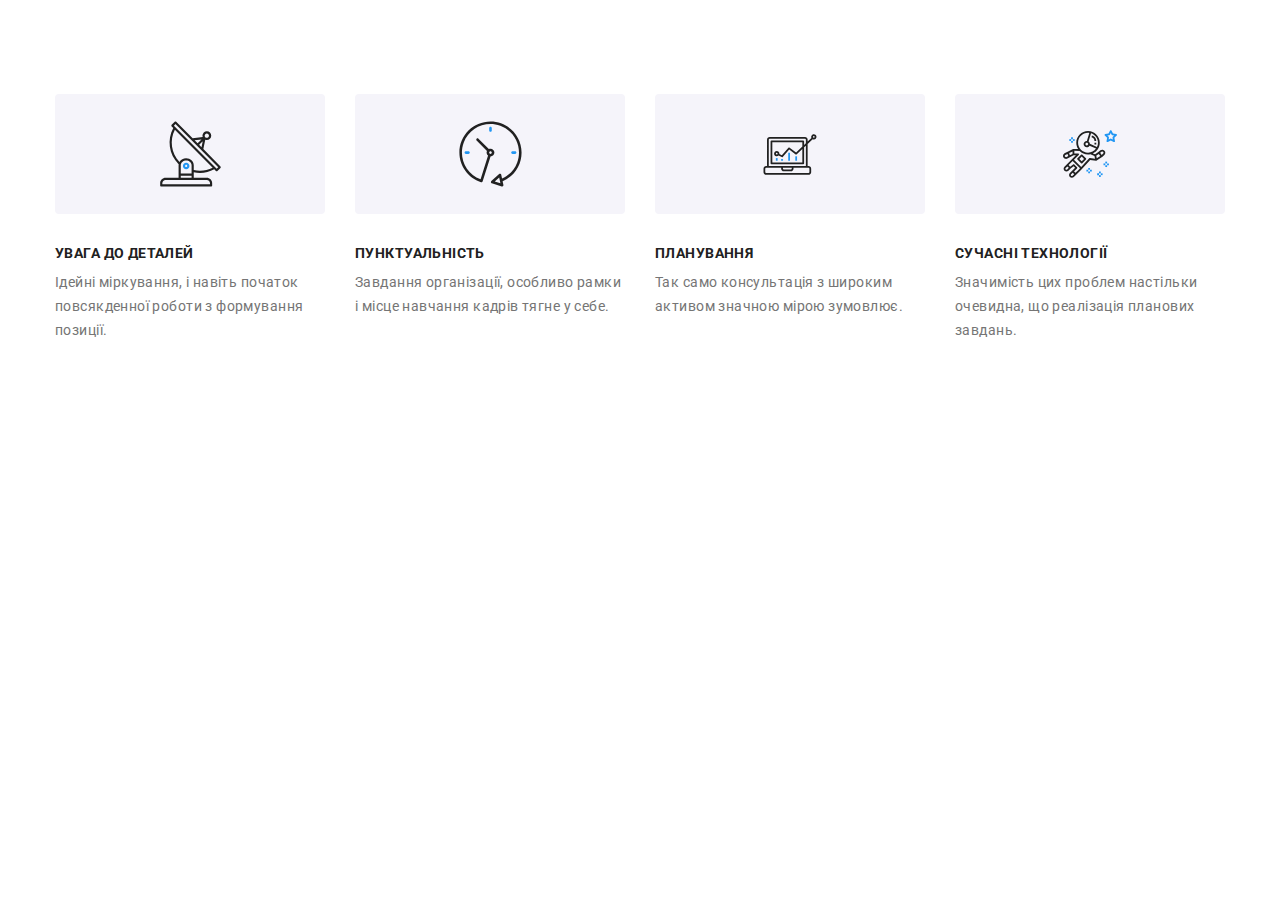
==== index.html @ 50305904 "адаптивна секція переваги" ====
<!DOCTYPE html>
<html lang="uk">
  <head>
    <meta charset="UTF-8" />
    <meta http-equiv="X-UA-Compatible" content="IE=edge" />
    <meta name="viewport" content="width=device-width, initial-scale=1.0" />
    <title>Студія</title>
    <link
      rel="stylesheet"
      href="https://cdnjs.cloudflare.com/ajax/libs/modern-normalize/1.1.0/modern-normalize.min.css"
    />
    <link rel="preconnect" href="https://fonts.googleapis.com" />
    <link rel="preconnect" href="https://fonts.gstatic.com" crossorigin />
    <link
      href="https://fonts.googleapis.com/css2?family=Raleway:wght@700&family=Roboto:wght@400;500;700;900&display=swap"
      rel="stylesheet"
    />
    <link rel="stylesheet" href="./css/main.min.css" />
  </head>

  <body>
    <!-- ХЕДЕР -->
    <!-- <header class="main-header"> -->
    <!-- МОБІЛЬНЕ МЕНЮ -->

    <!-- <div class="mobile-menu is-open" data-menu>
        <div class="container mobile-menu__container">
          <button type="button" class="mobile-menu__close-btn" data-menu-close>
            <svg class="mobile-menu__close-icon" width="40" height="40">
              <use href="./images/icons.svg#icon-close-black"></use>
            </svg>
          </button>

          <div class="mobile-menu__header">
            <nav class="navigation-mobile">
              <ul class="navigation-mobile__list list">
                <li class="navigation-mobile__item">
                  <a
                    class="navigation-mobile__link active link"
                    href="index.html"
                    >Студія</a
                  >
                </li>
                <li class="navigation-mobile__item">
                  <a class="navigation-mobile__link link" href="portfolio.html"
                    >Портфоліо</a
                  >
                </li>
                <li class="navigation-mobile__item">
                  <a class="navigation-mobile__link link" href="">Контакти</a>
                </li>
              </ul>
            </nav>
          </div>

          <div class="mobile-menu__footer">
            <ul class="contact-mobile__list list">
              <li class="contact-mobile__item-tel">
                <a
                  class="contact-mobile__link-tel link"
                  href="tel:+380961111111"
                >
                  +380961111111</a
                >
              </li>
              <li class="contact-mobile__item-mail">
                <a
                  class="contact-mobile__link-mail link"
                  href="mailto:info@devstudio.com"
                >
                  info@devstudio.com</a
                >
              </li>
            </ul>

            <ul class="social-mobile__list list">
              <li class="social-mobile__item">
                <a href="" class="social-mobile__link link">Instagram</a>
              </li>
              <li class="social-mobile__item">
                <a href="" class="social-mobile__link link">Twitter</a>
              </li>
              <li class="social-mobile__item">
                <a href="" class="social-mobile__link link">Facebook</a>
              </li>
              <li class="social-mobile__item">
                <a href="" class="social-mobile__link link">LinkedIn</a>
              </li>
            </ul>
          </div>
        </div>
      </div> -->

    <!-- ХЕДЕР КОНТЕНТ -->
    <!-- <div class="container main-header-content">
        <a class="main-header-logo logo link" href="index.html">
          <span class="accent">Web</span>Studio</a
        >
        <button type="button" class="mobile-burger-menu-btn" data-menu-open>
          <svg class="burger-mobile-icon" width="40" height="40">
            <use href="./images/icons.svg#icon-burger"></use>
          </svg>
        </button>
        <nav class="navigation">
          <ul class="navigation-list list">
            <li class="navigation-list-item">
              <a class="navigation-list-link active link" href="index.html"
                >Студія</a
              >
            </li>
            <li class="navigation-list-item">
              <a class="navigation-list-link link" href="portfolio.html"
                >Портфоліо</a
              >
            </li>
            <li class="navigation-list-item">
              <a class="navigation-list-link link" href="">Контакти</a>
            </li>
          </ul>
        </nav>

        <ul class="contact-list list">
          <li class="contact-list-item">
            <a class="contact-list-link link" href="mailto:info@devstudio.com">
              <svg class="contact-list-icon" width="16" height="12">
                <use href="./images/icons.svg#icon-mail"></use>
              </svg>
              <svg class="contact-list-icon-tablet" width="14" height="10">
                <use href="./images/icons.svg#icon-mail"></use>
              </svg>
              info@devstudio.com</a
            >
          </li>
          <li class="contact-list-item">
            <a class="contact-list-link link" href="tel:+380961111111">
              <svg class="contact-list-icon" width="10" height="16">
                <use href="./images/icons.svg#icon-smartphone"></use>
              </svg>
              <svg class="contact-list-icon-tablet" width="10" height="14">
                <use href="./images/icons.svg#icon-smartphone"></use>
              </svg>
              +380961111111</a
            >
          </li>
        </ul>
      </div>
    </header> -->

    <!-- ГОЛОВНА ЧАСТИНА -->
    <main>
      <!-- СЕКЦІЯ ГЕРОЯ -->
      <!-- <section class="section hero">
        <div class="container">
          <h1 class="hero-title">ЕФЕКТИВНІ РІШЕННЯ ДЛЯ ВАШОГО БІЗНЕСУ</h1>
          <button
            class="button hero-btn primery-btn"
            type="button"
            data-modal-open
          >
            Замовити послугу
          </button>
        </div>
      </section> -->

      <!-- СЕКЦІЯ ПЕРЕВАГ -->
      <section class="section features">
        <div class="container">
          <h2 class="section__title visually-hidden">Наші переваги</h2>
          <ul class="features__list list">
            <li class="features__item">
              <div class="wrapper">
                <svg class="wrapper__icon" width="65" height="70">
                  <use href="./images/icons.svg#icon-antenna"></use>
                </svg>
              </div>
              <h3 class="features__item-title">УВАГА ДО ДЕТАЛЕЙ</h3>
              <p class="features__item-description">
                Ідейні міркування, і навіть початок повсякденної роботи з
                формування позиції.
              </p>
            </li>
            <li class="features__item">
              <div class="wrapper">
                <svg class="wrapper__icon" width="65" height="70">
                  <use href="./images/icons.svg#icon-clock"></use>
                </svg>
              </div>
              <h3 class="features__item-title">ПУНКТУАЛЬНІСТЬ</h3>
              <p class="features__item-description">
                Завдання організації, особливо рамки і місце навчання кадрів
                тягне у себе.
              </p>
            </li>
            <li class="features__item">
              <div class="wrapper">
                <svg class="wrapper__icon" width="70" height="53">
                  <use href="./images/icons.svg#icon-diagram"></use>
                </svg>
              </div>
              <h3 class="features__item-title">ПЛАНУВАННЯ</h3>
              <p class="features__item-description">
                Так само консультація з широким активом значною мірою зумовлює.
              </p>
            </li>
            <li class="features__item">
              <div class="wrapper">
                <svg class="wrapper__icon" width="54" height="60">
                  <use href="./images/icons.svg#icon-astronaut"></use>
                </svg>
              </div>
              <h3 class="features__item-title">СУЧАСНІ ТЕХНОЛОГІЇ</h3>
              <p class="features__item-description">
                Значимість цих проблем настільки очевидна, що реалізація
                планових завдань.
              </p>
            </li>
          </ul>
        </div>
      </section>

      <!-- СЕКЦІЯ ПРИКЛАДУ РОБІТ -->
      <!-- <section class="section work">
        <div class="container">
          <h2 class="section__title">Чим ми займаємося</h2>
          <ul class="work__list list">
            <li class="work__item">
              <img
                srcset="./images/desctops/work@2x-1d.jpg 2x"
                src="./images/desctops/work-1d.jpg"
                alt="Робочий стіл"
                width="370"
              />
              <h3 class="work__item-title">Десктопні додатки</h3>
            </li>
            <li class="work__item">
              <img
                srcset="./images/desctops/work@2x-2d.jpg 2x"
                src="./images/desctops/work-2d.jpg"
                alt="Ноутбук та телефон"
                width="370"
              />
              <h3 class="work__item-title">Мобільні додатки</h3>
            </li>
            <li class="work__item">
              <img
                srcset="./images/desctops/work@2x-3d.jpg 2x"
                src="./images/desctops/work-3d.jpg"
                alt="Планшет"
                width="370"
              />
              <h3 class="work__item-title">Дизайнерські рішення</h3>
            </li>
          </ul>
        </div>
      </section> -->

      <!-- СЕКЦІЯ КОМАНДИ -->

      <!-- <section class="section team">
        <div class="container">
          <h2 class="section__title">Наша команда</h2>
          <ul class="team-list list">
            <li class="team-item">
              <picture>
                <source
                  srcset="
                    ./images/desctops/team-1d.jpg    1x,
                    ./images/desctops/team@2x-1d.jpg 2x
                  "
                  media="(min-width: 1200px)"
                />
                <source
                  srcset="
                    ./images/tablets/team-1t.jpg    1x,
                    ./images/tablets/team@2x-1t.jpg 2x
                  "
                  media="(min-width: 768px)"
                />
                <source
                  srcset="
                    ./images/mobils/team-1m.jpg    1x,
                    ./images/mobils/team@2x-1m.jpg 2x
                  "
                  media="(max-width: 767px)"
                />

                <img
                  class="team-photo"
                  src="./images/desctops/team-1d.jpg"
                  alt="Ігор Дем'яненко"
                />
              </picture>

              <div class="team-description">
                <h3 class="team-head">Ігор Дем'яненко</h3>
                <p class="team-text">Product Designer</p>
                <ul class="list social-icon-list">
                  <li class="social-icon-item">
                    <a class="social-icon-link" href=""
                      ><svg
                        class="team-description-icon"
                        width="20"
                        height="20"
                      >
                        <use
                          href="./images/icons.svg#icon-instagram"
                        ></use></svg
                    ></a>
                  </li>
                  <li class="social-icon-item">
                    <a class="social-icon-link" href=""
                      ><svg
                        class="team-description-icon"
                        width="20"
                        height="20"
                      >
                        <use href="./images/icons.svg#icon-twitter"></use></svg
                    ></a>
                  </li>
                  <li class="social-icon-item">
                    <a class="social-icon-link" href=""
                      ><svg
                        class="team-description-icon"
                        width="20"
                        height="20"
                      >
                        <use href="./images/icons.svg#icon-facebook"></use></svg
                    ></a>
                  </li>
                  <li class="social-icon-item">
                    <a class="social-icon-link" href=""
                      ><svg
                        class="team-description-icon"
                        width="20"
                        height="20"
                      >
                        <use href="./images/icons.svg#icon-linkedin"></use></svg
                    ></a>
                  </li>
                </ul>
              </div>
            </li>

            <li class="team-item">
              <picture>
                <source
                  srcset="
                    ./images/desctops/team-2d.jpg    1x,
                    ./images/desctops/team@2x-2d.jpg 2x
                  "
                  media="(min-width: 1200px)"
                />
                <source
                  srcset="
                    ./images/tablets/team-2t.jpg    1x,
                    ./images/tablets/team@2x-2t.jpg 2x
                  "
                  media="(min-width: 768px)"
                />
                <source
                  srcset="
                    ./images/mobils/team-2m.jpg    1x,
                    ./images/mobils/team@2x-2m.jpg 2x
                  "
                  media="(max-width: 767px)"
                />

                <img
                  class="team-photo"
                  src="./images/desctops/team-2d.jpg"
                  alt="Ольга Рєпіна"
                />
              </picture>

              <div class="team-description">
                <h3 class="team-head">Ольга Рєпіна</h3>
                <p class="team-text">Frontend Developer</p>
                <ul class="list social-icon-list">
                  <li class="social-icon-item">
                    <a class="social-icon-link" href=""
                      ><svg
                        class="team-description-icon"
                        width="20"
                        height="20"
                      >
                        <use
                          href="./images/icons.svg#icon-instagram"
                        ></use></svg
                    ></a>
                  </li>
                  <li class="social-icon-item">
                    <a class="social-icon-link" href=""
                      ><svg
                        class="team-description-icon"
                        width="20"
                        height="20"
                      >
                        <use href="./images/icons.svg#icon-twitter"></use></svg
                    ></a>
                  </li>
                  <li class="social-icon-item">
                    <a class="social-icon-link" href=""
                      ><svg
                        class="team-description-icon"
                        width="20"
                        height="20"
                      >
                        <use href="./images/icons.svg#icon-facebook"></use></svg
                    ></a>
                  </li>
                  <li class="social-icon-item">
                    <a class="social-icon-link" href=""
                      ><svg
                        class="team-description-icon"
                        width="20"
                        height="20"
                      >
                        <use href="./images/icons.svg#icon-linkedin"></use></svg
                    ></a>
                  </li>
                </ul>
              </div>
            </li>

            <li class="team-item">
              <picture>
                <source
                  srcset="
                    ./images/desctops/team-3d.jpg    1x,
                    ./images/desctops/team@2x-3d.jpg 2x
                  "
                  media="(min-width: 1200px)"
                />
                <source
                  srcset="
                    ./images/tablets/team-3t.jpg    1x,
                    ./images/tablets/team@2x-3t.jpg 2x
                  "
                  media="(min-width: 768px)"
                />
                <source
                  srcset="
                    ./images/mobils/team-3m.jpg    1x,
                    ./images/mobils/team@2x-3m.jpg 2x
                  "
                  media="(max-width: 767px)"
                />

                <img
                  class="team-photo"
                  src="./images/desctops/team-3d.jpg"
                  alt="Микола Тарасов"
                />
              </picture>

              <div class="team-description">
                <h3 class="team-head">Микола Тарасов</h3>
                <p class="team-text">Marketing</p>
                <ul class="list social-icon-list">
                  <li class="social-icon-item">
                    <a class="social-icon-link" href=""
                      ><svg
                        class="team-description-icon"
                        width="20"
                        height="20"
                      >
                        <use
                          href="./images/icons.svg#icon-instagram"
                        ></use></svg
                    ></a>
                  </li>
                  <li class="social-icon-item">
                    <a class="social-icon-link" href=""
                      ><svg
                        class="team-description-icon"
                        width="20"
                        height="20"
                      >
                        <use href="./images/icons.svg#icon-twitter"></use></svg
                    ></a>
                  </li>
                  <li class="social-icon-item">
                    <a class="social-icon-link" href=""
                      ><svg
                        class="team-description-icon"
                        width="20"
                        height="20"
                      >
                        <use href="./images/icons.svg#icon-facebook"></use></svg
                    ></a>
                  </li>
                  <li class="social-icon-item">
                    <a class="social-icon-link" href=""
                      ><svg
                        class="team-description-icon"
                        width="20"
                        height="20"
                      >
                        <use href="./images/icons.svg#icon-linkedin"></use></svg
                    ></a>
                  </li>
                </ul>
              </div>
            </li>

            <li class="team-item">
              <picture>
                <source
                  srcset="
                    ./images/desctops/team-4d.jpg    1x,
                    ./images/desctops/team@2x-4d.jpg 2x
                  "
                  media="(min-width: 1200px)"
                />
                <source
                  srcset="
                    ./images/tablets/team-4t.jpg    1x,
                    ./images/tablets/team@2x-4t.jpg 2x
                  "
                  media="(min-width: 768px)"
                />
                <source
                  srcset="
                    ./images/mobils/team-4m.jpg    1x,
                    ./images/mobils/team@2x-4m.jpg 2x
                  "
                  media="(max-width: 767px)"
                />

                <img
                  class="team-photo"
                  src="./images/desctops/team-4d.jpg"
                  alt="Михайло Єрмаков"
                />
              </picture>

              <div class="team-description">
                <h3 class="team-head">Михайло Єрмаков</h3>
                <p class="team-text">UI Designer</p>
                <ul class="list social-icon-list">
                  <li class="social-icon-item">
                    <a class="social-icon-link" href=""
                      ><svg
                        class="team-description-icon"
                        width="20"
                        height="20"
                      >
                        <use
                          href="./images/icons.svg#icon-instagram"
                        ></use></svg
                    ></a>
                  </li>
                  <li class="social-icon-item">
                    <a class="social-icon-link" href=""
                      ><svg
                        class="team-description-icon"
                        width="20"
                        height="20"
                      >
                        <use href="./images/icons.svg#icon-twitter"></use></svg
                    ></a>
                  </li>
                  <li class="social-icon-item">
                    <a class="social-icon-link" href=""
                      ><svg
                        class="team-description-icon"
                        width="20"
                        height="20"
                      >
                        <use href="./images/icons.svg#icon-facebook"></use></svg
                    ></a>
                  </li>
                  <li class="social-icon-item">
                    <a class="social-icon-link" href=""
                      ><svg
                        class="team-description-icon"
                        width="20"
                        height="20"
                      >
                        <use href="./images/icons.svg#icon-linkedin"></use></svg
                    ></a>
                  </li>
                </ul>
              </div>
            </li>
          </ul>
        </div>
      </section> -->

      <!-- СЕКЦІЯ ПОСТІЙНИХ КЛІЄНТІВ -->
      <!-- <section class="section clients">
        <div class="container">
          <h2 class="section__title">Постійні клієнти</h2>
          <ul class="clients-list list">
            <li class="clients-item">
              <a class="clients-link" href=""
                ><svg class="clients-icon" width="106" height="60">
                  <use href="./images/icons.svg#icon-logo-one"></use></svg
              ></a>
            </li>
            <li class="clients-item">
              <a class="clients-link" href=""
                ><svg class="clients-icon" width="106" height="60">
                  <use href="./images/icons.svg#icon-logo-two"></use></svg
              ></a>
            </li>
            <li class="clients-item">
              <a class="clients-link" href=""
                ><svg class="clients-icon" width="106" height="60">
                  <use href="./images/icons.svg#icon-logo-three"></use></svg
              ></a>
            </li>
            <li class="clients-item">
              <a class="clients-link" href=""
                ><svg class="clients-icon" width="106" height="60">
                  <use href="./images/icons.svg#icon-logo-four"></use></svg
              ></a>
            </li>
            <li class="clients-item">
              <a class="clients-link" href=""
                ><svg class="clients-icon" width="106" height="60">
                  <use href="./images/icons.svg#icon-logo-five"></use></svg
              ></a>
            </li>
            <li class="clients-item">
              <a class="clients-link" href=""
                ><svg class="clients-icon" width="106" height="60">
                  <use href="./images/icons.svg#icon-logo-six"></use></svg
              ></a>
            </li>
          </ul>
        </div>
      </section> -->
    </main>

    <!-- ФУТЕР -->
    <!-- <footer class="main-footer">
      <div class="container footer-container">
        <div class="footer-adress">
          <a class="main-footer-logo logo link" href="index.html"
            ><span class="accent">Web</span>Studio</a
          >
          <address class="adress">
            <ul class="adress-list list">
              <li class="adress-list-item">
                <a
                  class="adress-list-mapa link"
                  href="https://www.google.com.ua/maps/place/%D0%B1%D1%83%D0%BB.+%D0%9B%D0%B5%D1%81%D0%B8+%D0%A3%D0%BA%D1%80%D0%B0%D0%B8%D0%BD%D0%BA%D0%B8,+26,+%D0%9A%D0%B8%D0%B5%D0%B2,+02000/@50.4265807,30.5361971,17z/data=!3m1!4b1!4m5!3m4!1s0x40d4cf0e033ecbe9:0x57a4dffefec77da0!8m2!3d50.4265807!4d30.5383858?hl=ru"
                  target="_blank"
                  rel="noopener noreferrer"
                  >м. Київ, пр-т Лесі Українки, 26</a
                >
              </li>
              <li class="adress-list-item">
                <a
                  class="adress-list-link link"
                  href="mailto:info@devstudio.com"
                  >info@devstudio.com</a
                >
              </li>
              <li class="adress-list-item">
                <a class="adress-list-link link" href="tel:+380961111111"
                  >+380961111111</a
                >
              </li>
            </ul>
          </address>
        </div> -->

    <!-- ПРИЄДНУЙСЯ -->
    <!-- <div class="footer-join">
          <h3 class="footer-join-title">Приєднуйтесь</h3>
          <ul class="list social-icon-list">
            <li class="social-icon-item footer-join-item">
              <a class="social-icon-link" href=""
                ><svg class="footer-join-icon" width="20" height="20">
                  <use href="./images/icons.svg#icon-instagram"></use></svg
              ></a>
            </li>
            <li class="social-icon-item footer-join-item">
              <a class="social-icon-link" href=""
                ><svg class="footer-join-icon" width="20" height="20">
                  <use href="./images/icons.svg#icon-twitter"></use></svg
              ></a>
            </li>
            <li class="social-icon-item footer-join-item">
              <a class="social-icon-link" href=""
                ><svg class="footer-join-icon" width="20" height="20">
                  <use href="./images/icons.svg#icon-facebook"></use></svg
              ></a>
            </li>
            <li class="social-icon-item footer-join-item">
              <a class="social-icon-link" href=""
                ><svg class="footer-join-icon" width="20" height="20">
                  <use href="./images/icons.svg#icon-linkedin"></use></svg
              ></a>
            </li>
          </ul>
        </div> -->

    <!-- ПІДПИСУЙСЯ -->
    <!-- <div class="subscribe">
          <p class="subscribe-discription">Підпишіться на розсилку</p>
          <form class="subscribe-wrapper">
            <label class="subscribe-label">
              <input
                class="subscribe-input"
                type="email"
                name="email"
                placeholder="E-mail"
              />
              <span class="subscribe-button-wrapper">
                <button class="button primery-btn subscribe-btn" type="button">
                  Підписатися
                </button>
                <svg class="subscribe-icon-telegram" width="24" height="24">
                  <use href="./images/icons.svg#icon-send"></use>
                </svg>
              </span>
            </label>
          </form>
        </div>
      </div>
    </footer> -->

    <!-- <div class="backdrop is-hidden" data-modal>
      <div class="modal">
        <button type="button" class="modal-close-button" data-modal-close>
          <svg class="modal-close-icon" width="11" height="11">
            <use href="./images/icons.svg#icon-close-black"></use>
          </svg>
        </button>
        <p class="modal-description">Залиште свої дані, ми вам передзвонимо</p>
        <form class="modal-form">
          <label class="modal-lable">
            <span class="modal-lable-disc">Ім'я</span>
            <span class="modal-input-wrapper">
              <input class="modal-input" type="text" name="user-name" />
              <svg class="modal-icon" width="18" height="18">
                <use href="./images/icons.svg#icon-person-black"></use>
              </svg>
            </span>
          </label>

          <label class="modal-lable">
            <span class="modal-lable-disc">Телефон</span>
            <span class="modal-input-wrapper">
              <input class="modal-input" type="tel" name="phone-number" />
              <svg class="modal-icon" width="18" height="18">
                <use href="./images/icons.svg#icon-phone-black"></use>
              </svg>
            </span>
          </label>

          <label class="modal-lable">
            <span class="modal-lable-disc">Пошта</span>
            <span class="modal-input-wrapper">
              <input class="modal-input" type="email" name="modal-email" />
              <svg class="modal-icon" width="18" height="18">
                <use href="./images/icons.svg#icon-email-black"></use>
              </svg>
            </span>
          </label>

          <label class="modal-lable modal-textarea-wrapper">
            <span class="modal-lable-disc">Коментар</span>
            <textarea
              class="modal-textarea"
              name="modal-textarea"
              placeholder="Введіть текст"
            ></textarea>
          </label>

          <label class="modal-rigts">
            Погоджуюся з розсилкою та приймаю&nbsp;
            <input
              class="modal-checkbox visually-hidden"
              type="checkbox"
              name="modal-checkbox"
            />

            <svg class="modal-svg" width="16" height="15">
              <use
                class="modal-svg-icon"
                href="./images/icons.svg#icon-check"
              ></use>
            </svg>
            <a class="modal-link" href="">Умови договору</a>
          </label>

          <button class="button primery-btn modal-send-btn" type="submit">
            Відправити
          </button>
        </form>
      </div>
    </div> -->
    <!-- <script src="./js/mobile-menu.js"></script> -->
    <!-- <script src="./js/modal.js"></script> -->
  </body>
</html>
---- css/main.min.css ----
:root{--primery-text-color: #757575;--accent-color: #2196F3;--primery-white-color: #FFFFFF;--primery-grey-color: #212121;--primery-black-color: #000000;--backgrounh-primery-color: #F5F5F5;--backgrounh-secondary-color: #F5F4FA;--backgrounh-third-color: #2F303A;--ramka-color: #EEEEEE;--background-button-active: #188CE8;--background-hero: #C4C4C4;--accent-grey-icon: #AFB1B8;--transition-dur-and-fun: 250ms cubic-bezier(0.4, 0, 0.2, 1)}.visually-hidden{position:absolute;width:1px;height:1px;margin:-1px;border:0;padding:0;white-space:nowrap;clip-path:inset(100%);clip:rect(0 0 0 0);overflow:hidden}.social-icon-link,.modal-close-button,.wrapper{display:flex;justify-content:center;align-items:center}.link{text-decoration:none}.list{list-style-type:none}h1,h2,h3,h4,h5,h6,p{margin-top:0;margin-bottom:0}ul,ol{margin-top:0;margin-bottom:0;padding-left:0}img{display:block}button{cursor:pointer}body{font-family:"Roboto", sans-serif;color:var(--primery-text-color)}.section{padding-top:60px;padding-bottom:60px}@media screen and (min-width: 1200px){.section{padding-top:94px;padding-bottom:94px}}.container{width:100%;padding-right:15px;padding-left:15px}@media screen and (min-width: 480px){.container{width:480px;margin:auto}}@media screen and (min-width: 768px){.container{width:768px}}@media screen and (min-width: 1200px){.container{width:1200px}}@media screen and (max-width: 767px){.mobile-menu{position:fixed;z-index:100;top:0;left:0;width:100%;height:100%;max-height:796px;box-shadow:0 0 0 100vmax rgba(0,0,0,0.2);opacity:0;visibility:hidden;pointer-events:none;transition:opacity var(--transition-dur-and-fun),visibility var(--transition-dur-and-fun)}.mobile-menu.is-open{opacity:1;visibility:visible;pointer-events:auto}.mobile-menu__container{height:100%;position:relative;padding:48px 40px;margin:auto;display:flex;flex-direction:column;justify-content:space-between;background-color:var(--primery-white-color)}.mobile-menu__close-btn{position:absolute;right:15px;top:10px;padding:0;line-height:0;border:none;background-color:transparent}.mobile-menu__close-btn .mobile-menu__close-icon{transition:fill var(--transition-dur-and-fun)}.mobile-menu__close-btn:hover .mobile-menu__close-icon,.mobile-menu__close-btn:focus .mobile-menu__close-icon{fill:var(--accent-color)}.navigation-mobile__list{font-weight:500;font-size:40px;line-height:1.17;letter-spacing:0.02em}.navigation-mobile__item:not(:last-child){margin-bottom:35px}.navigation-mobile__link{color:var(--primery-grey-color)}.navigation-mobile__link.active{color:var(--accent-color)}.mobile-menu__footer{font-weight:500;letter-spacing:0.02em}.contact-mobile__item-tel{font-size:34px;line-height:1.17;margin-bottom:32px}.contact-mobile__link-tel{color:var(--accent-color)}.contact-mobile__item-mail{font-size:24px;line-height:1.16;margin-bottom:64px}.contact-mobile__link-mail{color:var(--primery-text-color)}.social-mobile__list{display:flex}.social-mobile__item{font-size:18px;line-height:1.2;padding:0 10px}.social-mobile__item:first-child{padding-left:0}.social-mobile__item:last-child{padding-right:0}.social-mobile__item:not(:last-child){border-right:1px solid rgba(33,33,33,0.2)}.social-mobile__link{color:var(--accent-color)}}@media screen and (min-width: 768px){.mobile-menu{display:none}}.button{border-radius:4px;border:none}.primery-btn{background-color:var(--accent-color);box-shadow:0px 4px 4px rgba(0,0,0,0.15);font-weight:700;font-size:16px;line-height:1.9;letter-spacing:0.06em;color:var(--primery-white-color)}.logo{font-family:'Raleway', sans-serif;font-weight:700;font-size:26px;line-height:1.2;letter-spacing:0.03em;color:var(--primery-black-color)}.logo .accent{color:var(--accent-color)}.section__title{font-size:36px;line-height:1.2;text-align:center;letter-spacing:0.03em;color:var(--primery-grey-color);margin-bottom:50px}.social-icon-list{display:flex;column-gap:10px}.social-icon-link{width:44px;height:44px;border-radius:50%;transition:background-color var(--transition-dur-and-fun)}.social-icon-link:hover{background-color:var(--accent-color)}.modal-close-button{position:absolute;top:8px;right:8px;background-color:transparent;border:1px solid rgba(0,0,0,0.1);border-radius:50%;padding:0;width:30px;height:30px}.modal-close-icon{fill:var(--primery-black-color);transition:fill var(--transition-dur-and-fun)}.modal-close-button:hover .modal-close-icon{fill:var(--accent-color)}.modal-description{font-weight:700;font-size:20px;line-height:1.1;text-align:center;letter-spacing:0.03em;color:var(--primery-grey-color);margin-bottom:12px}.modal-lable{display:block;font-size:12px;line-height:1.2;letter-spacing:0.01em;color:var(--primery-text-color);margin-bottom:10px}.modal-lable-disc{display:block;margin-bottom:4px}.modal-input-wrapper{position:relative}.modal-input{border:1px solid rgba(33,33,33,0.2);border-radius:4px;width:100%;height:40px;padding-left:42px;transition:border var(--transition-dur-and-fun)}.modal-input:hover{outline:none;border:1px solid var(--accent-color);cursor:pointer}.modal-input:focus{outline:none;border:1px solid var(--accent-color);cursor:text}.modal-icon{position:absolute;left:11px;top:50%;fill:var(--primery-grey-color);transform:translateY(-50%);transition:fill var(--transition-dur-and-fun)}.modal-input:focus+.modal-icon{fill:var(--accent-color)}.modal-textarea-wrapper{display:block;margin-bottom:20px}.modal-textarea{display:block;padding:12px 16px;width:100%;height:120px;resize:none;border:1px solid rgba(33,33,33,0.2);border-radius:4px;transition:border var(--transition-dur-and-fun)}.modal-textarea:hover{outline:none;border:1px solid var(--accent-color);cursor:pointer}.modal-textarea:focus{outline:none;border:1px solid var(--accent-color);cursor:text}.modal-textarea::placeholder{font-size:14px;line-height:1.1;letter-spacing:0.01em;color:rgba(117,117,117,0.5)}@media screen and (min-width: 1200){.modal-textarea::placeholder{font-size:12px;line-height:1.2}}.modal-rigts{position:relative;display:flex;justify-content:center;align-items:center;font-size:12px;line-height:1.16;letter-spacing:0.03em;color:var(--primery-text-color);margin-bottom:30px}.modal-svg{position:absolute;top:50%;left:0;transform:translateY(-50%);border:2px solid var(--primery-grey-color);border-radius:2px;cursor:pointer;transition:background-color var(--transition-dur-and-fun),border var(--transition-dur-and-fun)}@media screen and (max-width: 480px){.modal-rigts{flex-direction:column;align-items:end}.modal-svg{top:75%}}.modal-svg-icon{fill:var(--primery-white-color)}.modal-checkbox:focus+.modal-svg{outline:1px solid var(--accent-color)}.modal-link{color:var(--accent-color)}.modal-checkbox:checked+.modal-svg{background-color:var(--accent-color);border:2px solid var(--accent-color)}.modal-checkbox:checked+.modal-svg .modal-svg-icon{display:block}@media screen and (min-width: 1200px){.modal-rigts{font-size:14px;line-height:1.7}.modal-svg{left:12px}}.modal-send-btn{display:block;margin:auto;padding:10px 52px;transition:background-color var(--transition-dur-and-fun)}.modal-send-btn:hover,.modal-send-btn:focus{background-color:var(--background-button-active)}.modal{position:absolute;top:50%;left:50%;transform:translate(-50%, -50%);background-color:var(--primery-white-color);width:100%;padding:40px}@media screen and (min-width: 480px){.modal{width:450px}}@media screen and (min-width: 1200px){.modal{width:528px}}.filters{display:flex;justify-content:center;margin-bottom:50px;column-gap:8px}.filters-item{transition:box-shadow var(--transition-dur-and-fun)}.filters-item:hover,.filters-item:focus{box-shadow:0px 3px 1px rgba(0,0,0,0.1),0px 1px 2px rgba(0,0,0,0.08),0px 2px 2px rgba(0,0,0,0.12)}.filters-item-btn{min-width:73px;font-size:16px;line-height:1.6;letter-spacing:0.03em;color:var(--primery-grey-color);background-color:var(--backgrounh-secondary-color);padding:6px 22px;transition:color var(--transition-dur-and-fun),background-color var(--transition-dur-and-fun)}.filters-item-btn:hover,.filters-item-btn:focus{color:var(--primery-white-color);background-color:var(--accent-color)}@media screen and (max-width: 767px){.navigation{display:none}.contact-list{display:none}.mobile-menu-btn{background-color:transparent;border:none;padding:0;line-height:0}.mobile-burger-menu-btn{padding:0;line-height:0;border:none;background-color:transparent}}.main-header{background-color:var(--primery-white-color)}.main-header-content{position:relative;display:flex;align-items:center;justify-content:space-between;padding-top:10px;padding-bottom:10px;margin:auto}@media screen and (min-width: 768px){.main-header-content{padding:0}.mobile-burger-menu-btn{display:none}.main-header-content{display:flex;justify-content:flex-start;border-bottom:1px solid #ECECEC}.main-header-logo{margin-right:88px}.navigation-list{display:flex;font-weight:500;font-size:14px;line-height:1.2;letter-spacing:0.02em;column-gap:50px}.navigation-list .active{color:var(--accent-color)}.navigation-list-item{position:relative;padding-top:32px;padding-bottom:32px}.navigation-list-link{color:var(--primery-grey-color);transition:color var(--transition-dur-and-fun)}.navigation-list-link:hover,.navigation-list-link:focus{color:var(--accent-color)}.navigation-list-link.active::after{position:absolute;left:0;bottom:-1px;content:"";width:100%;height:4px;background:var(--accent-color);border-radius:2px}.contact-list{font-weight:500;font-size:12px;line-height:1.16;letter-spacing:0.02em;margin-left:auto}.contact-list-item:hover{color:var(--accent-color)}.contact-list-item:first-child{margin-bottom:10px}.contact-list-link{position:relative;color:var(--primery-text-color);transition:color var(--transition-dur-and-fun);display:flex;align-items:center}.contact-list-link:hover,.contact-list-link:focus{color:var(--accent-color)}.contact-list-icon{display:none}.contact-list-icon-tablet{fill:var(--primery-text-color);margin-right:8px}.contact-list-link .contact-list-icon-tablet{transition:fill var(--transition-dur-and-fun)}.contact-list-link:hover .contact-list-icon-tablet,.contact-list-link:focus .contact-list-icon-tablet{fill:var(--accent-color)}}@media screen and (min-width: 1200px){.contact-list-icon-tablet{display:none}.contact-list-icon{display:block;fill:var(--primery-text-color)}.main-header-logo{margin-right:93px}.contact-list{font-size:14px;line-height:1.2;letter-spacing:0.02em;display:flex;column-gap:30px}.contact-list-item{position:relative}.contact-list-link{column-gap:10px}.contact-list-link .contact-list-icon{transition:fill var(--transition-dur-and-fun)}.contact-list-link:hover .contact-list-icon,.contact-list-link:focus .contact-list-icon{fill:var(--accent-color)}}@media (min-device-pixel-ratio: 2), (min-resolution: 192dpi), (min-resolution: 2dppx){.hero{background-image:url("../images/desctops/hero@2x-d.jpg")}}.hero{margin:auto;text-align:center;background-color:var(--background-hero);background-image:linear-gradient(rgba(47,48,58,0.4), rgba(47,48,58,0.4)),url(../images/desctops/hero-d.jpg);padding-top:118px;padding-bottom:118px}.hero-title{font-weight:900;font-size:26px;line-height:1.6;letter-spacing:0.06em;margin-right:auto;margin-left:auto;margin-bottom:30px;text-transform:uppercase;color:var(--primery-white-color)}.hero-btn{padding:10px 24px;transition:background-color var(--transition-dur-and-fun)}.hero-btn:hover,.hero-btn:focus{background-color:var(--background-button-active)}@media screen and (min-width: 480px){.hero{max-width:480px}.hero-title{width:360px}}@media screen and (min-width: 768px){.hero{max-width:768px}}@media screen and (min-width: 1200px){.hero{max-width:1200px;padding-top:200px;padding-bottom:200px}.hero-title{width:696px;font-size:44px;line-height:1.4}.hero-btn{padding:10px 32px}}.features{background-color:var(--primery-white-color)}.features__item-title{font-size:14px;line-height:1.1;letter-spacing:0.03em;text-transform:uppercase;color:var(--primery-grey-color);display:inline-block;margin-bottom:10px}.features__item-description{font-size:14px;line-height:1.7;letter-spacing:0.03em}.wrapper{height:120px;background-color:var(--backgrounh-secondary-color);border-radius:4px;margin-bottom:30px}@media screen and (max-width: 767px){.features__item:not(:last-child){margin-bottom:30px}}@media screen and (min-width: 768px){.features__list{display:flex;flex-wrap:wrap;gap:30px}.features__item{flex-basis:calc((100% - 30px) / 2)}}@media screen and (min-width: 1200px){.features__item{flex-basis:calc((100% - 3 * 30px) / 4)}.features__section{padding-bottom:94px}}.work{padding-top:47px;background-color:var(--primery-white-color)}.work__list{display:flex;flex-wrap:wrap;column-gap:30px}.work__item{position:relative;flex-basis:calc((100% - 2 * 30px) / 3)}.work__item-title{position:absolute;bottom:0;width:100%;color:var(--primery-white-color);font-size:14px;line-height:1.1;letter-spacing:0.03em;text-transform:uppercase;text-align:center;background-color:rgba(47,48,58,0.8);padding:27px 0}.team{background-color:var(--backgrounh-secondary-color)}.team-item{background-color:var(--primery-white-color);border-radius:0px 0px 4px 4px;text-align:center;flex-basis:calc((100% - 3 * 30px) / 4);box-shadow:0px 1px 3px rgba(0,0,0,0.12),0px 1px 1px rgba(0,0,0,0.14),0px 2px 1px rgba(0,0,0,0.2)}.team-description{padding:30px 32px}.team-head{font-weight:500;font-size:16px;line-height:1.2;letter-spacing:0.03em;color:var(--primery-grey-color);margin-bottom:10px}.team-text{font-size:16px;line-height:1.2;letter-spacing:0.03em;margin-bottom:10px}.team-list{display:flex;flex-wrap:wrap;column-gap:30px}.team-description-icon{fill:var(--accent-grey-icon)}.social-icon-link .team-description-icon{transition:fill var(--transition-dur-and-fun)}.social-icon-link:hover .team-description-icon{fill:var(--primery-white-color)}.clients-list{display:flex;column-gap:30px}.clients-item{flex-basis:calc((100% - 5 * 30px) / 6);padding:16px 31px;border:1px solid var(--accent-grey-icon);border-radius:4px;cursor:pointer;transition:border var(--transition-dur-and-fun)}.clients-item:hover{border:1px solid var(--accent-color)}.clients-item .clients-icon{transition:fill var(--transition-dur-and-fun)}.clients-icon{fill:var(--accent-grey-icon)}.clients-item:hover .clients-icon{fill:var(--accent-color)}.main-footer{background-color:var(--backgrounh-third-color);padding-top:60px;padding-bottom:60px}.main-footer-logo{color:var(--primery-white-color);display:inline-block;margin-bottom:20px}.footer-container{display:flex;column-gap:70px}.adress{font-style:normal;font-size:14px;line-height:1.7;letter-spacing:0.03em}.adress-list-mapa{color:var(--primery-white-color);display:inline-block;margin-bottom:0}.adress-list-link{color:rgba(255,255,255,0.6);transition:color var(--transition-dur-and-fun)}.adress-list-link:hover,.adress-list-link:focus{color:var(--accent-color)}.adress-list-item:not(:last-child){margin-bottom:9px}.footer-join-title{font-size:14px;line-height:1.1;letter-spacing:0.03em;text-transform:uppercase;color:var(--primery-white-color);margin-bottom:32px}.footer-join-icon{fill:var(--primery-white-color)}.footer-join-item{background-color:rgba(255,255,255,0.1);border-radius:50%}.subscribe{margin-left:auto}.subscribe-input{width:358px;border:1px solid rgba(255,255,255,0.3);filter:drop-shadow(0px 4px 4px rgba(0,0,0,0.15));border-radius:4px;background-color:transparent;padding:15px 16px;margin-right:12px}.subscribe-btn{padding:10px 62px 10px 33px}.subscribe-discription{font-size:14px;font-weight:700;line-height:1.1;letter-spacing:0.03em;text-transform:uppercase;color:var(--primery-white-color);margin-bottom:20px}.subscribe-button-wrapper{position:relative;display:inline-block}.subscribe-icon-telegram{position:absolute;bottom:50%;right:28px;transform:translateY(50%)}.backdrop{position:fixed;top:0;left:0;z-index:100;width:100%;height:100%;background:rgba(0,0,0,0.2);visibility:visible;transform:scale(1);transition:opacity var(--transition-dur-and-fun),visibility var(--transition-dur-and-fun),transform var(--transition-dur-and-fun)}.backdrop.is-hidden{opacity:0;visibility:hidden;pointer-events:none;transform:scale(0.7)}.main-portfolio{background-color:var(--primery-white-color)}.portfolio-title{margin-bottom:58px;text-align:center}.preview{display:flex;flex-wrap:wrap;column-gap:30px;row-gap:30px}.preview-thumb{position:relative;overflow:hidden}.preview-overlay{position:absolute;bottom:0;height:100%;width:100%;background:rgba(33,150,243,0.9);transform:translateY(100%);transition:transform var(--transition-dur-and-fun);padding:63px 24px}.preview-item:hover .preview-overlay,.preview-item:focus .preview-overlay{transform:translateY(0%)}.preview-overlay-discription{font-size:18px;line-height:1.56;letter-spacing:0.03em;color:var(--primery-white-color)}.preview-item{background-color:var(--primery-white-color);width:calc((100% - 2 * 30px) / 3);transition:box-shadow var(--transition-dur-and-fun)}.preview-item:hover,.preview-item:focus{transform:translateY(0%);box-shadow:0px 1px 1px rgba(0,0,0,0.12),0px 4px 4px rgba(0,0,0,0.06),1px 4px 6px rgba(0,0,0,0.16)}.preview-item-link{display:inline-block}.preview-item-content{border:1px solid var(--ramka-color);border-top:none;padding:20px 24px}.preview-item-title{font-size:18px;line-height:2;letter-spacing:0.06em;color:var(--primery-grey-color);margin-bottom:4px}.preview-item-text{font-size:16px;line-height:1.9;letter-spacing:0.03em;color:var(--primery-text-color)}
/*# sourceMappingURL=main.min.css.map */
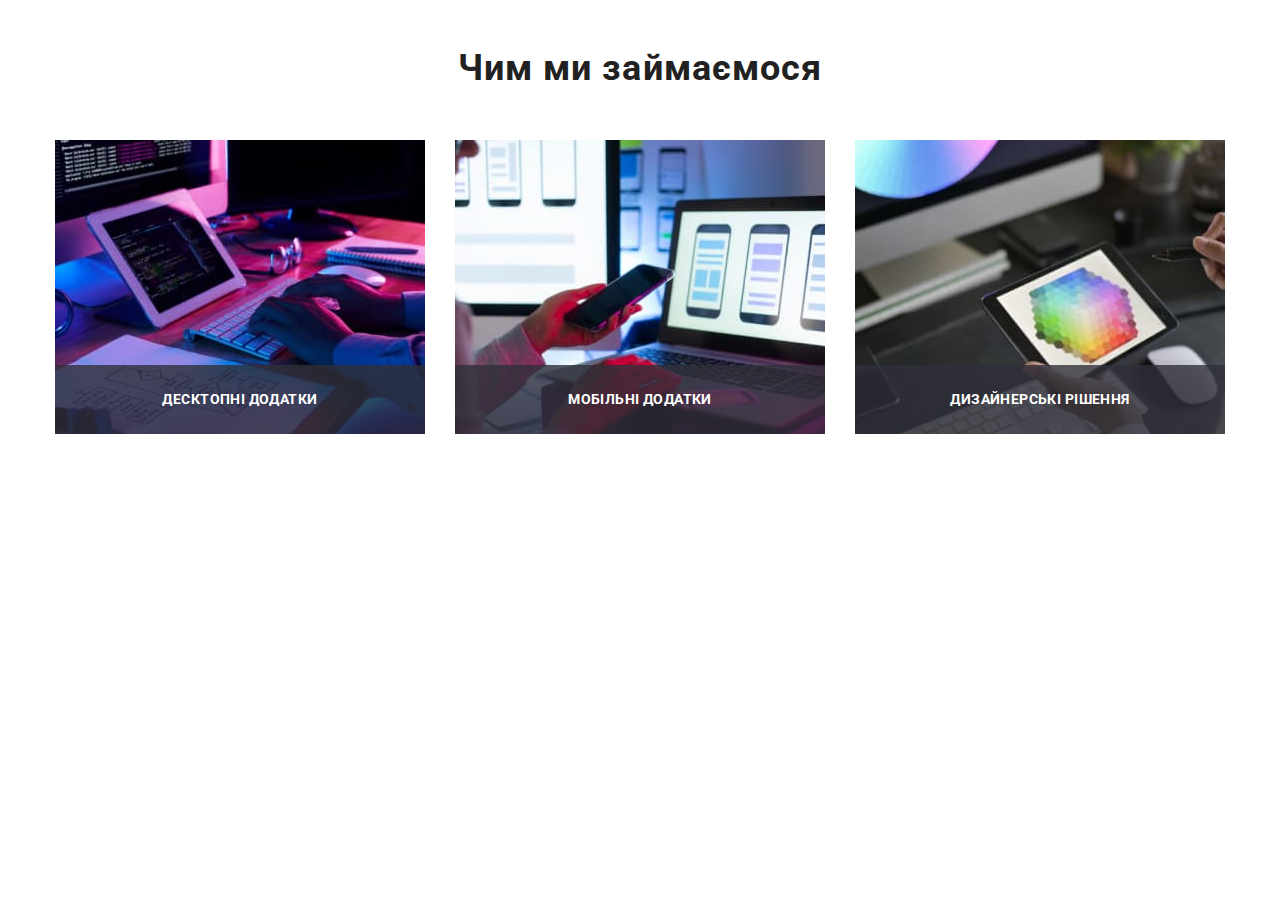
==== commit 029b26f8: "адаптивна секція ворк" ====
--- a/index.html
+++ b/index.html
@@ -163,7 +163,7 @@
       </section> -->
 
       <!-- СЕКЦІЯ ПЕРЕВАГ -->
-      <section class="section features">
+      <!-- <section class="section features">
         <div class="container">
           <h2 class="section__title visually-hidden">Наші переваги</h2>
           <ul class="features__list list">
@@ -216,10 +216,10 @@
             </li>
           </ul>
         </div>
-      </section>
+      </section> -->
 
       <!-- СЕКЦІЯ ПРИКЛАДУ РОБІТ -->
-      <!-- <section class="section work">
+      <section class="section work">
         <div class="container">
           <h2 class="section__title">Чим ми займаємося</h2>
           <ul class="work__list list">
@@ -252,7 +252,7 @@
             </li>
           </ul>
         </div>
-      </section> -->
+      </section>
 
       <!-- СЕКЦІЯ КОМАНДИ -->
 
--- a/css/main.min.css
+++ b/css/main.min.css
@@ -1,2 +1,2 @@
-:root{--primery-text-color: #757575;--accent-color: #2196F3;--primery-white-color: #FFFFFF;--primery-grey-color: #212121;--primery-black-color: #000000;--backgrounh-primery-color: #F5F5F5;--backgrounh-secondary-color: #F5F4FA;--backgrounh-third-color: #2F303A;--ramka-color: #EEEEEE;--background-button-active: #188CE8;--background-hero: #C4C4C4;--accent-grey-icon: #AFB1B8;--transition-dur-and-fun: 250ms cubic-bezier(0.4, 0, 0.2, 1)}.visually-hidden{position:absolute;width:1px;height:1px;margin:-1px;border:0;padding:0;white-space:nowrap;clip-path:inset(100%);clip:rect(0 0 0 0);overflow:hidden}.social-icon-link,.modal-close-button,.wrapper{display:flex;justify-content:center;align-items:center}.link{text-decoration:none}.list{list-style-type:none}h1,h2,h3,h4,h5,h6,p{margin-top:0;margin-bottom:0}ul,ol{margin-top:0;margin-bottom:0;padding-left:0}img{display:block}button{cursor:pointer}body{font-family:"Roboto", sans-serif;color:var(--primery-text-color)}.section{padding-top:60px;padding-bottom:60px}@media screen and (min-width: 1200px){.section{padding-top:94px;padding-bottom:94px}}.container{width:100%;padding-right:15px;padding-left:15px}@media screen and (min-width: 480px){.container{width:480px;margin:auto}}@media screen and (min-width: 768px){.container{width:768px}}@media screen and (min-width: 1200px){.container{width:1200px}}@media screen and (max-width: 767px){.mobile-menu{position:fixed;z-index:100;top:0;left:0;width:100%;height:100%;max-height:796px;box-shadow:0 0 0 100vmax rgba(0,0,0,0.2);opacity:0;visibility:hidden;pointer-events:none;transition:opacity var(--transition-dur-and-fun),visibility var(--transition-dur-and-fun)}.mobile-menu.is-open{opacity:1;visibility:visible;pointer-events:auto}.mobile-menu__container{height:100%;position:relative;padding:48px 40px;margin:auto;display:flex;flex-direction:column;justify-content:space-between;background-color:var(--primery-white-color)}.mobile-menu__close-btn{position:absolute;right:15px;top:10px;padding:0;line-height:0;border:none;background-color:transparent}.mobile-menu__close-btn .mobile-menu__close-icon{transition:fill var(--transition-dur-and-fun)}.mobile-menu__close-btn:hover .mobile-menu__close-icon,.mobile-menu__close-btn:focus .mobile-menu__close-icon{fill:var(--accent-color)}.navigation-mobile__list{font-weight:500;font-size:40px;line-height:1.17;letter-spacing:0.02em}.navigation-mobile__item:not(:last-child){margin-bottom:35px}.navigation-mobile__link{color:var(--primery-grey-color)}.navigation-mobile__link.active{color:var(--accent-color)}.mobile-menu__footer{font-weight:500;letter-spacing:0.02em}.contact-mobile__item-tel{font-size:34px;line-height:1.17;margin-bottom:32px}.contact-mobile__link-tel{color:var(--accent-color)}.contact-mobile__item-mail{font-size:24px;line-height:1.16;margin-bottom:64px}.contact-mobile__link-mail{color:var(--primery-text-color)}.social-mobile__list{display:flex}.social-mobile__item{font-size:18px;line-height:1.2;padding:0 10px}.social-mobile__item:first-child{padding-left:0}.social-mobile__item:last-child{padding-right:0}.social-mobile__item:not(:last-child){border-right:1px solid rgba(33,33,33,0.2)}.social-mobile__link{color:var(--accent-color)}}@media screen and (min-width: 768px){.mobile-menu{display:none}}.button{border-radius:4px;border:none}.primery-btn{background-color:var(--accent-color);box-shadow:0px 4px 4px rgba(0,0,0,0.15);font-weight:700;font-size:16px;line-height:1.9;letter-spacing:0.06em;color:var(--primery-white-color)}.logo{font-family:'Raleway', sans-serif;font-weight:700;font-size:26px;line-height:1.2;letter-spacing:0.03em;color:var(--primery-black-color)}.logo .accent{color:var(--accent-color)}.section__title{font-size:36px;line-height:1.2;text-align:center;letter-spacing:0.03em;color:var(--primery-grey-color);margin-bottom:50px}.social-icon-list{display:flex;column-gap:10px}.social-icon-link{width:44px;height:44px;border-radius:50%;transition:background-color var(--transition-dur-and-fun)}.social-icon-link:hover{background-color:var(--accent-color)}.modal-close-button{position:absolute;top:8px;right:8px;background-color:transparent;border:1px solid rgba(0,0,0,0.1);border-radius:50%;padding:0;width:30px;height:30px}.modal-close-icon{fill:var(--primery-black-color);transition:fill var(--transition-dur-and-fun)}.modal-close-button:hover .modal-close-icon{fill:var(--accent-color)}.modal-description{font-weight:700;font-size:20px;line-height:1.1;text-align:center;letter-spacing:0.03em;color:var(--primery-grey-color);margin-bottom:12px}.modal-lable{display:block;font-size:12px;line-height:1.2;letter-spacing:0.01em;color:var(--primery-text-color);margin-bottom:10px}.modal-lable-disc{display:block;margin-bottom:4px}.modal-input-wrapper{position:relative}.modal-input{border:1px solid rgba(33,33,33,0.2);border-radius:4px;width:100%;height:40px;padding-left:42px;transition:border var(--transition-dur-and-fun)}.modal-input:hover{outline:none;border:1px solid var(--accent-color);cursor:pointer}.modal-input:focus{outline:none;border:1px solid var(--accent-color);cursor:text}.modal-icon{position:absolute;left:11px;top:50%;fill:var(--primery-grey-color);transform:translateY(-50%);transition:fill var(--transition-dur-and-fun)}.modal-input:focus+.modal-icon{fill:var(--accent-color)}.modal-textarea-wrapper{display:block;margin-bottom:20px}.modal-textarea{display:block;padding:12px 16px;width:100%;height:120px;resize:none;border:1px solid rgba(33,33,33,0.2);border-radius:4px;transition:border var(--transition-dur-and-fun)}.modal-textarea:hover{outline:none;border:1px solid var(--accent-color);cursor:pointer}.modal-textarea:focus{outline:none;border:1px solid var(--accent-color);cursor:text}.modal-textarea::placeholder{font-size:14px;line-height:1.1;letter-spacing:0.01em;color:rgba(117,117,117,0.5)}@media screen and (min-width: 1200){.modal-textarea::placeholder{font-size:12px;line-height:1.2}}.modal-rigts{position:relative;display:flex;justify-content:center;align-items:center;font-size:12px;line-height:1.16;letter-spacing:0.03em;color:var(--primery-text-color);margin-bottom:30px}.modal-svg{position:absolute;top:50%;left:0;transform:translateY(-50%);border:2px solid var(--primery-grey-color);border-radius:2px;cursor:pointer;transition:background-color var(--transition-dur-and-fun),border var(--transition-dur-and-fun)}@media screen and (max-width: 480px){.modal-rigts{flex-direction:column;align-items:end}.modal-svg{top:75%}}.modal-svg-icon{fill:var(--primery-white-color)}.modal-checkbox:focus+.modal-svg{outline:1px solid var(--accent-color)}.modal-link{color:var(--accent-color)}.modal-checkbox:checked+.modal-svg{background-color:var(--accent-color);border:2px solid var(--accent-color)}.modal-checkbox:checked+.modal-svg .modal-svg-icon{display:block}@media screen and (min-width: 1200px){.modal-rigts{font-size:14px;line-height:1.7}.modal-svg{left:12px}}.modal-send-btn{display:block;margin:auto;padding:10px 52px;transition:background-color var(--transition-dur-and-fun)}.modal-send-btn:hover,.modal-send-btn:focus{background-color:var(--background-button-active)}.modal{position:absolute;top:50%;left:50%;transform:translate(-50%, -50%);background-color:var(--primery-white-color);width:100%;padding:40px}@media screen and (min-width: 480px){.modal{width:450px}}@media screen and (min-width: 1200px){.modal{width:528px}}.filters{display:flex;justify-content:center;margin-bottom:50px;column-gap:8px}.filters-item{transition:box-shadow var(--transition-dur-and-fun)}.filters-item:hover,.filters-item:focus{box-shadow:0px 3px 1px rgba(0,0,0,0.1),0px 1px 2px rgba(0,0,0,0.08),0px 2px 2px rgba(0,0,0,0.12)}.filters-item-btn{min-width:73px;font-size:16px;line-height:1.6;letter-spacing:0.03em;color:var(--primery-grey-color);background-color:var(--backgrounh-secondary-color);padding:6px 22px;transition:color var(--transition-dur-and-fun),background-color var(--transition-dur-and-fun)}.filters-item-btn:hover,.filters-item-btn:focus{color:var(--primery-white-color);background-color:var(--accent-color)}@media screen and (max-width: 767px){.navigation{display:none}.contact-list{display:none}.mobile-menu-btn{background-color:transparent;border:none;padding:0;line-height:0}.mobile-burger-menu-btn{padding:0;line-height:0;border:none;background-color:transparent}}.main-header{background-color:var(--primery-white-color)}.main-header-content{position:relative;display:flex;align-items:center;justify-content:space-between;padding-top:10px;padding-bottom:10px;margin:auto}@media screen and (min-width: 768px){.main-header-content{padding:0}.mobile-burger-menu-btn{display:none}.main-header-content{display:flex;justify-content:flex-start;border-bottom:1px solid #ECECEC}.main-header-logo{margin-right:88px}.navigation-list{display:flex;font-weight:500;font-size:14px;line-height:1.2;letter-spacing:0.02em;column-gap:50px}.navigation-list .active{color:var(--accent-color)}.navigation-list-item{position:relative;padding-top:32px;padding-bottom:32px}.navigation-list-link{color:var(--primery-grey-color);transition:color var(--transition-dur-and-fun)}.navigation-list-link:hover,.navigation-list-link:focus{color:var(--accent-color)}.navigation-list-link.active::after{position:absolute;left:0;bottom:-1px;content:"";width:100%;height:4px;background:var(--accent-color);border-radius:2px}.contact-list{font-weight:500;font-size:12px;line-height:1.16;letter-spacing:0.02em;margin-left:auto}.contact-list-item:hover{color:var(--accent-color)}.contact-list-item:first-child{margin-bottom:10px}.contact-list-link{position:relative;color:var(--primery-text-color);transition:color var(--transition-dur-and-fun);display:flex;align-items:center}.contact-list-link:hover,.contact-list-link:focus{color:var(--accent-color)}.contact-list-icon{display:none}.contact-list-icon-tablet{fill:var(--primery-text-color);margin-right:8px}.contact-list-link .contact-list-icon-tablet{transition:fill var(--transition-dur-and-fun)}.contact-list-link:hover .contact-list-icon-tablet,.contact-list-link:focus .contact-list-icon-tablet{fill:var(--accent-color)}}@media screen and (min-width: 1200px){.contact-list-icon-tablet{display:none}.contact-list-icon{display:block;fill:var(--primery-text-color)}.main-header-logo{margin-right:93px}.contact-list{font-size:14px;line-height:1.2;letter-spacing:0.02em;display:flex;column-gap:30px}.contact-list-item{position:relative}.contact-list-link{column-gap:10px}.contact-list-link .contact-list-icon{transition:fill var(--transition-dur-and-fun)}.contact-list-link:hover .contact-list-icon,.contact-list-link:focus .contact-list-icon{fill:var(--accent-color)}}@media (min-device-pixel-ratio: 2), (min-resolution: 192dpi), (min-resolution: 2dppx){.hero{background-image:url("../images/desctops/hero@2x-d.jpg")}}.hero{margin:auto;text-align:center;background-color:var(--background-hero);background-image:linear-gradient(rgba(47,48,58,0.4), rgba(47,48,58,0.4)),url(../images/desctops/hero-d.jpg);padding-top:118px;padding-bottom:118px}.hero-title{font-weight:900;font-size:26px;line-height:1.6;letter-spacing:0.06em;margin-right:auto;margin-left:auto;margin-bottom:30px;text-transform:uppercase;color:var(--primery-white-color)}.hero-btn{padding:10px 24px;transition:background-color var(--transition-dur-and-fun)}.hero-btn:hover,.hero-btn:focus{background-color:var(--background-button-active)}@media screen and (min-width: 480px){.hero{max-width:480px}.hero-title{width:360px}}@media screen and (min-width: 768px){.hero{max-width:768px}}@media screen and (min-width: 1200px){.hero{max-width:1200px;padding-top:200px;padding-bottom:200px}.hero-title{width:696px;font-size:44px;line-height:1.4}.hero-btn{padding:10px 32px}}.features{background-color:var(--primery-white-color)}.features__item-title{font-size:14px;line-height:1.1;letter-spacing:0.03em;text-transform:uppercase;color:var(--primery-grey-color);display:inline-block;margin-bottom:10px}.features__item-description{font-size:14px;line-height:1.7;letter-spacing:0.03em}.wrapper{height:120px;background-color:var(--backgrounh-secondary-color);border-radius:4px;margin-bottom:30px}@media screen and (max-width: 767px){.features__item:not(:last-child){margin-bottom:30px}}@media screen and (min-width: 768px){.features__list{display:flex;flex-wrap:wrap;gap:30px}.features__item{flex-basis:calc((100% - 30px) / 2)}}@media screen and (min-width: 1200px){.features__item{flex-basis:calc((100% - 3 * 30px) / 4)}.features__section{padding-bottom:94px}}.work{padding-top:47px;background-color:var(--primery-white-color)}.work__list{display:flex;flex-wrap:wrap;column-gap:30px}.work__item{position:relative;flex-basis:calc((100% - 2 * 30px) / 3)}.work__item-title{position:absolute;bottom:0;width:100%;color:var(--primery-white-color);font-size:14px;line-height:1.1;letter-spacing:0.03em;text-transform:uppercase;text-align:center;background-color:rgba(47,48,58,0.8);padding:27px 0}.team{background-color:var(--backgrounh-secondary-color)}.team-item{background-color:var(--primery-white-color);border-radius:0px 0px 4px 4px;text-align:center;flex-basis:calc((100% - 3 * 30px) / 4);box-shadow:0px 1px 3px rgba(0,0,0,0.12),0px 1px 1px rgba(0,0,0,0.14),0px 2px 1px rgba(0,0,0,0.2)}.team-description{padding:30px 32px}.team-head{font-weight:500;font-size:16px;line-height:1.2;letter-spacing:0.03em;color:var(--primery-grey-color);margin-bottom:10px}.team-text{font-size:16px;line-height:1.2;letter-spacing:0.03em;margin-bottom:10px}.team-list{display:flex;flex-wrap:wrap;column-gap:30px}.team-description-icon{fill:var(--accent-grey-icon)}.social-icon-link .team-description-icon{transition:fill var(--transition-dur-and-fun)}.social-icon-link:hover .team-description-icon{fill:var(--primery-white-color)}.clients-list{display:flex;column-gap:30px}.clients-item{flex-basis:calc((100% - 5 * 30px) / 6);padding:16px 31px;border:1px solid var(--accent-grey-icon);border-radius:4px;cursor:pointer;transition:border var(--transition-dur-and-fun)}.clients-item:hover{border:1px solid var(--accent-color)}.clients-item .clients-icon{transition:fill var(--transition-dur-and-fun)}.clients-icon{fill:var(--accent-grey-icon)}.clients-item:hover .clients-icon{fill:var(--accent-color)}.main-footer{background-color:var(--backgrounh-third-color);padding-top:60px;padding-bottom:60px}.main-footer-logo{color:var(--primery-white-color);display:inline-block;margin-bottom:20px}.footer-container{display:flex;column-gap:70px}.adress{font-style:normal;font-size:14px;line-height:1.7;letter-spacing:0.03em}.adress-list-mapa{color:var(--primery-white-color);display:inline-block;margin-bottom:0}.adress-list-link{color:rgba(255,255,255,0.6);transition:color var(--transition-dur-and-fun)}.adress-list-link:hover,.adress-list-link:focus{color:var(--accent-color)}.adress-list-item:not(:last-child){margin-bottom:9px}.footer-join-title{font-size:14px;line-height:1.1;letter-spacing:0.03em;text-transform:uppercase;color:var(--primery-white-color);margin-bottom:32px}.footer-join-icon{fill:var(--primery-white-color)}.footer-join-item{background-color:rgba(255,255,255,0.1);border-radius:50%}.subscribe{margin-left:auto}.subscribe-input{width:358px;border:1px solid rgba(255,255,255,0.3);filter:drop-shadow(0px 4px 4px rgba(0,0,0,0.15));border-radius:4px;background-color:transparent;padding:15px 16px;margin-right:12px}.subscribe-btn{padding:10px 62px 10px 33px}.subscribe-discription{font-size:14px;font-weight:700;line-height:1.1;letter-spacing:0.03em;text-transform:uppercase;color:var(--primery-white-color);margin-bottom:20px}.subscribe-button-wrapper{position:relative;display:inline-block}.subscribe-icon-telegram{position:absolute;bottom:50%;right:28px;transform:translateY(50%)}.backdrop{position:fixed;top:0;left:0;z-index:100;width:100%;height:100%;background:rgba(0,0,0,0.2);visibility:visible;transform:scale(1);transition:opacity var(--transition-dur-and-fun),visibility var(--transition-dur-and-fun),transform var(--transition-dur-and-fun)}.backdrop.is-hidden{opacity:0;visibility:hidden;pointer-events:none;transform:scale(0.7)}.main-portfolio{background-color:var(--primery-white-color)}.portfolio-title{margin-bottom:58px;text-align:center}.preview{display:flex;flex-wrap:wrap;column-gap:30px;row-gap:30px}.preview-thumb{position:relative;overflow:hidden}.preview-overlay{position:absolute;bottom:0;height:100%;width:100%;background:rgba(33,150,243,0.9);transform:translateY(100%);transition:transform var(--transition-dur-and-fun);padding:63px 24px}.preview-item:hover .preview-overlay,.preview-item:focus .preview-overlay{transform:translateY(0%)}.preview-overlay-discription{font-size:18px;line-height:1.56;letter-spacing:0.03em;color:var(--primery-white-color)}.preview-item{background-color:var(--primery-white-color);width:calc((100% - 2 * 30px) / 3);transition:box-shadow var(--transition-dur-and-fun)}.preview-item:hover,.preview-item:focus{transform:translateY(0%);box-shadow:0px 1px 1px rgba(0,0,0,0.12),0px 4px 4px rgba(0,0,0,0.06),1px 4px 6px rgba(0,0,0,0.16)}.preview-item-link{display:inline-block}.preview-item-content{border:1px solid var(--ramka-color);border-top:none;padding:20px 24px}.preview-item-title{font-size:18px;line-height:2;letter-spacing:0.06em;color:var(--primery-grey-color);margin-bottom:4px}.preview-item-text{font-size:16px;line-height:1.9;letter-spacing:0.03em;color:var(--primery-text-color)}
+:root{--primery-text-color: #757575;--accent-color: #2196F3;--primery-white-color: #FFFFFF;--primery-grey-color: #212121;--primery-black-color: #000000;--backgrounh-primery-color: #F5F5F5;--backgrounh-secondary-color: #F5F4FA;--backgrounh-third-color: #2F303A;--ramka-color: #EEEEEE;--background-button-active: #188CE8;--background-hero: #C4C4C4;--accent-grey-icon: #AFB1B8;--transition-dur-and-fun: 250ms cubic-bezier(0.4, 0, 0.2, 1)}.visually-hidden{position:absolute;width:1px;height:1px;margin:-1px;border:0;padding:0;white-space:nowrap;clip-path:inset(100%);clip:rect(0 0 0 0);overflow:hidden}.social-icon-link,.modal-close-button,.wrapper{display:flex;justify-content:center;align-items:center}.link{text-decoration:none}.list{list-style-type:none}h1,h2,h3,h4,h5,h6,p{margin-top:0;margin-bottom:0}ul,ol{margin-top:0;margin-bottom:0;padding-left:0}img{display:block}button{cursor:pointer}body{font-family:"Roboto", sans-serif;color:var(--primery-text-color)}.section{padding-top:60px;padding-bottom:60px}@media screen and (min-width: 1200px){.section{padding-top:94px;padding-bottom:94px}}.container{width:100%;padding-right:15px;padding-left:15px}@media screen and (min-width: 480px){.container{width:480px;margin:auto}}@media screen and (min-width: 768px){.container{width:768px}}@media screen and (min-width: 1200px){.container{width:1200px}}@media screen and (max-width: 767px){.mobile-menu{position:fixed;z-index:100;top:0;left:0;width:100%;height:100%;max-height:796px;box-shadow:0 0 0 100vmax rgba(0,0,0,0.2);opacity:0;visibility:hidden;pointer-events:none;transition:opacity var(--transition-dur-and-fun),visibility var(--transition-dur-and-fun)}.mobile-menu.is-open{opacity:1;visibility:visible;pointer-events:auto}.mobile-menu__container{height:100%;position:relative;padding:48px 40px;margin:auto;display:flex;flex-direction:column;justify-content:space-between;background-color:var(--primery-white-color)}.mobile-menu__close-btn{position:absolute;right:15px;top:10px;padding:0;line-height:0;border:none;background-color:transparent}.mobile-menu__close-btn .mobile-menu__close-icon{transition:fill var(--transition-dur-and-fun)}.mobile-menu__close-btn:hover .mobile-menu__close-icon,.mobile-menu__close-btn:focus .mobile-menu__close-icon{fill:var(--accent-color)}.navigation-mobile__list{font-weight:500;font-size:40px;line-height:1.17;letter-spacing:0.02em}.navigation-mobile__item:not(:last-child){margin-bottom:35px}.navigation-mobile__link{color:var(--primery-grey-color)}.navigation-mobile__link.active{color:var(--accent-color)}.mobile-menu__footer{font-weight:500;letter-spacing:0.02em}.contact-mobile__item-tel{font-size:34px;line-height:1.17;margin-bottom:32px}.contact-mobile__link-tel{color:var(--accent-color)}.contact-mobile__item-mail{font-size:24px;line-height:1.16;margin-bottom:64px}.contact-mobile__link-mail{color:var(--primery-text-color)}.social-mobile__list{display:flex}.social-mobile__item{font-size:18px;line-height:1.2;padding:0 10px}.social-mobile__item:first-child{padding-left:0}.social-mobile__item:last-child{padding-right:0}.social-mobile__item:not(:last-child){border-right:1px solid rgba(33,33,33,0.2)}.social-mobile__link{color:var(--accent-color)}}@media screen and (min-width: 768px){.mobile-menu{display:none}}.button{border-radius:4px;border:none}.primery-btn{background-color:var(--accent-color);box-shadow:0px 4px 4px rgba(0,0,0,0.15);font-weight:700;font-size:16px;line-height:1.9;letter-spacing:0.06em;color:var(--primery-white-color)}.logo{font-family:'Raleway', sans-serif;font-weight:700;font-size:26px;line-height:1.2;letter-spacing:0.03em;color:var(--primery-black-color)}.logo .accent{color:var(--accent-color)}.section__title{font-size:36px;line-height:1.2;text-align:center;letter-spacing:0.03em;color:var(--primery-grey-color);margin-bottom:50px}.social-icon-list{display:flex;column-gap:10px}.social-icon-link{width:44px;height:44px;border-radius:50%;transition:background-color var(--transition-dur-and-fun)}.social-icon-link:hover{background-color:var(--accent-color)}.modal-close-button{position:absolute;top:8px;right:8px;background-color:transparent;border:1px solid rgba(0,0,0,0.1);border-radius:50%;padding:0;width:30px;height:30px}.modal-close-icon{fill:var(--primery-black-color);transition:fill var(--transition-dur-and-fun)}.modal-close-button:hover .modal-close-icon{fill:var(--accent-color)}.modal-description{font-weight:700;font-size:20px;line-height:1.1;text-align:center;letter-spacing:0.03em;color:var(--primery-grey-color);margin-bottom:12px}.modal-lable{display:block;font-size:12px;line-height:1.2;letter-spacing:0.01em;color:var(--primery-text-color);margin-bottom:10px}.modal-lable-disc{display:block;margin-bottom:4px}.modal-input-wrapper{position:relative}.modal-input{border:1px solid rgba(33,33,33,0.2);border-radius:4px;width:100%;height:40px;padding-left:42px;transition:border var(--transition-dur-and-fun)}.modal-input:hover{outline:none;border:1px solid var(--accent-color);cursor:pointer}.modal-input:focus{outline:none;border:1px solid var(--accent-color);cursor:text}.modal-icon{position:absolute;left:11px;top:50%;fill:var(--primery-grey-color);transform:translateY(-50%);transition:fill var(--transition-dur-and-fun)}.modal-input:focus+.modal-icon{fill:var(--accent-color)}.modal-textarea-wrapper{display:block;margin-bottom:20px}.modal-textarea{display:block;padding:12px 16px;width:100%;height:120px;resize:none;border:1px solid rgba(33,33,33,0.2);border-radius:4px;transition:border var(--transition-dur-and-fun)}.modal-textarea:hover{outline:none;border:1px solid var(--accent-color);cursor:pointer}.modal-textarea:focus{outline:none;border:1px solid var(--accent-color);cursor:text}.modal-textarea::placeholder{font-size:14px;line-height:1.1;letter-spacing:0.01em;color:rgba(117,117,117,0.5)}@media screen and (min-width: 1200){.modal-textarea::placeholder{font-size:12px;line-height:1.2}}.modal-rigts{position:relative;display:flex;justify-content:center;align-items:center;font-size:12px;line-height:1.16;letter-spacing:0.03em;color:var(--primery-text-color);margin-bottom:30px}.modal-svg{position:absolute;top:50%;left:0;transform:translateY(-50%);border:2px solid var(--primery-grey-color);border-radius:2px;cursor:pointer;transition:background-color var(--transition-dur-and-fun),border var(--transition-dur-and-fun)}@media screen and (max-width: 480px){.modal-rigts{flex-direction:column;align-items:end}.modal-svg{top:75%}}.modal-svg-icon{fill:var(--primery-white-color)}.modal-checkbox:focus+.modal-svg{outline:1px solid var(--accent-color)}.modal-link{color:var(--accent-color)}.modal-checkbox:checked+.modal-svg{background-color:var(--accent-color);border:2px solid var(--accent-color)}.modal-checkbox:checked+.modal-svg .modal-svg-icon{display:block}@media screen and (min-width: 1200px){.modal-rigts{font-size:14px;line-height:1.7}.modal-svg{left:12px}}.modal-send-btn{display:block;margin:auto;padding:10px 52px;transition:background-color var(--transition-dur-and-fun)}.modal-send-btn:hover,.modal-send-btn:focus{background-color:var(--background-button-active)}.modal{position:absolute;top:50%;left:50%;transform:translate(-50%, -50%);background-color:var(--primery-white-color);width:100%;padding:40px}@media screen and (min-width: 480px){.modal{width:450px}}@media screen and (min-width: 1200px){.modal{width:528px}}.filters{display:flex;justify-content:center;margin-bottom:50px;column-gap:8px}.filters-item{transition:box-shadow var(--transition-dur-and-fun)}.filters-item:hover,.filters-item:focus{box-shadow:0px 3px 1px rgba(0,0,0,0.1),0px 1px 2px rgba(0,0,0,0.08),0px 2px 2px rgba(0,0,0,0.12)}.filters-item-btn{min-width:73px;font-size:16px;line-height:1.6;letter-spacing:0.03em;color:var(--primery-grey-color);background-color:var(--backgrounh-secondary-color);padding:6px 22px;transition:color var(--transition-dur-and-fun),background-color var(--transition-dur-and-fun)}.filters-item-btn:hover,.filters-item-btn:focus{color:var(--primery-white-color);background-color:var(--accent-color)}@media screen and (max-width: 767px){.navigation{display:none}.contact-list{display:none}.mobile-menu-btn{background-color:transparent;border:none;padding:0;line-height:0}.mobile-burger-menu-btn{padding:0;line-height:0;border:none;background-color:transparent}}.main-header{background-color:var(--primery-white-color)}.main-header-content{position:relative;display:flex;align-items:center;justify-content:space-between;padding-top:10px;padding-bottom:10px;margin:auto}@media screen and (min-width: 768px){.main-header-content{padding:0}.mobile-burger-menu-btn{display:none}.main-header-content{display:flex;justify-content:flex-start;border-bottom:1px solid #ECECEC}.main-header-logo{margin-right:88px}.navigation-list{display:flex;font-weight:500;font-size:14px;line-height:1.2;letter-spacing:0.02em;column-gap:50px}.navigation-list .active{color:var(--accent-color)}.navigation-list-item{position:relative;padding-top:32px;padding-bottom:32px}.navigation-list-link{color:var(--primery-grey-color);transition:color var(--transition-dur-and-fun)}.navigation-list-link:hover,.navigation-list-link:focus{color:var(--accent-color)}.navigation-list-link.active::after{position:absolute;left:0;bottom:-1px;content:"";width:100%;height:4px;background:var(--accent-color);border-radius:2px}.contact-list{font-weight:500;font-size:12px;line-height:1.16;letter-spacing:0.02em;margin-left:auto}.contact-list-item:hover{color:var(--accent-color)}.contact-list-item:first-child{margin-bottom:10px}.contact-list-link{position:relative;color:var(--primery-text-color);transition:color var(--transition-dur-and-fun);display:flex;align-items:center}.contact-list-link:hover,.contact-list-link:focus{color:var(--accent-color)}.contact-list-icon{display:none}.contact-list-icon-tablet{fill:var(--primery-text-color);margin-right:8px}.contact-list-link .contact-list-icon-tablet{transition:fill var(--transition-dur-and-fun)}.contact-list-link:hover .contact-list-icon-tablet,.contact-list-link:focus .contact-list-icon-tablet{fill:var(--accent-color)}}@media screen and (min-width: 1200px){.contact-list-icon-tablet{display:none}.contact-list-icon{display:block;fill:var(--primery-text-color)}.main-header-logo{margin-right:93px}.contact-list{font-size:14px;line-height:1.2;letter-spacing:0.02em;display:flex;column-gap:30px}.contact-list-item{position:relative}.contact-list-link{column-gap:10px}.contact-list-link .contact-list-icon{transition:fill var(--transition-dur-and-fun)}.contact-list-link:hover .contact-list-icon,.contact-list-link:focus .contact-list-icon{fill:var(--accent-color)}}@media (min-device-pixel-ratio: 2), (min-resolution: 192dpi), (min-resolution: 2dppx){.hero{background-image:url("../images/desctops/hero@2x-d.jpg")}}.hero{margin:auto;text-align:center;background-color:var(--background-hero);background-image:linear-gradient(rgba(47,48,58,0.4), rgba(47,48,58,0.4)),url(../images/desctops/hero-d.jpg);padding-top:118px;padding-bottom:118px}.hero-title{font-weight:900;font-size:26px;line-height:1.6;letter-spacing:0.06em;margin-right:auto;margin-left:auto;margin-bottom:30px;text-transform:uppercase;color:var(--primery-white-color)}.hero-btn{padding:10px 24px;transition:background-color var(--transition-dur-and-fun)}.hero-btn:hover,.hero-btn:focus{background-color:var(--background-button-active)}@media screen and (min-width: 480px){.hero{max-width:480px}.hero-title{width:360px}}@media screen and (min-width: 768px){.hero{max-width:768px}}@media screen and (min-width: 1200px){.hero{max-width:1200px;padding-top:200px;padding-bottom:200px}.hero-title{width:696px;font-size:44px;line-height:1.4}.hero-btn{padding:10px 32px}}.features{background-color:var(--primery-white-color)}.features__item-title{font-size:14px;line-height:1.1;letter-spacing:0.03em;text-transform:uppercase;color:var(--primery-grey-color);display:inline-block;margin-bottom:10px}.features__item-description{font-size:14px;line-height:1.7;letter-spacing:0.03em}.wrapper{height:120px;background-color:var(--backgrounh-secondary-color);border-radius:4px;margin-bottom:30px}@media screen and (max-width: 767px){.features__item:not(:last-child){margin-bottom:30px}}@media screen and (min-width: 768px){.features__list{display:flex;flex-wrap:wrap;gap:30px}.features__item{flex-basis:calc((100% - 30px) / 2)}}@media screen and (min-width: 1200px){.features__item{flex-basis:calc((100% - 3 * 30px) / 4)}.features__section{padding-bottom:94px}}@media screen and (max-width: 1199px){.work{display:none}}@media screen and (min-width: 1200px){.work{padding-top:47px;background-color:var(--primery-white-color)}.work__list{display:flex;flex-wrap:wrap;column-gap:30px}.work__item{position:relative;flex-basis:calc((100% - 2 * 30px) / 3)}.work__item-title{position:absolute;bottom:0;width:100%;color:var(--primery-white-color);font-size:14px;line-height:1.1;letter-spacing:0.03em;text-transform:uppercase;text-align:center;background-color:rgba(47,48,58,0.8);padding:27px 0}}.team{background-color:var(--backgrounh-secondary-color)}.team-item{background-color:var(--primery-white-color);border-radius:0px 0px 4px 4px;text-align:center;flex-basis:calc((100% - 3 * 30px) / 4);box-shadow:0px 1px 3px rgba(0,0,0,0.12),0px 1px 1px rgba(0,0,0,0.14),0px 2px 1px rgba(0,0,0,0.2)}.team-description{padding:30px 32px}.team-head{font-weight:500;font-size:16px;line-height:1.2;letter-spacing:0.03em;color:var(--primery-grey-color);margin-bottom:10px}.team-text{font-size:16px;line-height:1.2;letter-spacing:0.03em;margin-bottom:10px}.team-list{display:flex;flex-wrap:wrap;column-gap:30px}.team-description-icon{fill:var(--accent-grey-icon)}.social-icon-link .team-description-icon{transition:fill var(--transition-dur-and-fun)}.social-icon-link:hover .team-description-icon{fill:var(--primery-white-color)}.clients-list{display:flex;column-gap:30px}.clients-item{flex-basis:calc((100% - 5 * 30px) / 6);padding:16px 31px;border:1px solid var(--accent-grey-icon);border-radius:4px;cursor:pointer;transition:border var(--transition-dur-and-fun)}.clients-item:hover{border:1px solid var(--accent-color)}.clients-item .clients-icon{transition:fill var(--transition-dur-and-fun)}.clients-icon{fill:var(--accent-grey-icon)}.clients-item:hover .clients-icon{fill:var(--accent-color)}.main-footer{background-color:var(--backgrounh-third-color);padding-top:60px;padding-bottom:60px}.main-footer-logo{color:var(--primery-white-color);display:inline-block;margin-bottom:20px}.footer-container{display:flex;column-gap:70px}.adress{font-style:normal;font-size:14px;line-height:1.7;letter-spacing:0.03em}.adress-list-mapa{color:var(--primery-white-color);display:inline-block;margin-bottom:0}.adress-list-link{color:rgba(255,255,255,0.6);transition:color var(--transition-dur-and-fun)}.adress-list-link:hover,.adress-list-link:focus{color:var(--accent-color)}.adress-list-item:not(:last-child){margin-bottom:9px}.footer-join-title{font-size:14px;line-height:1.1;letter-spacing:0.03em;text-transform:uppercase;color:var(--primery-white-color);margin-bottom:32px}.footer-join-icon{fill:var(--primery-white-color)}.footer-join-item{background-color:rgba(255,255,255,0.1);border-radius:50%}.subscribe{margin-left:auto}.subscribe-input{width:358px;border:1px solid rgba(255,255,255,0.3);filter:drop-shadow(0px 4px 4px rgba(0,0,0,0.15));border-radius:4px;background-color:transparent;padding:15px 16px;margin-right:12px}.subscribe-btn{padding:10px 62px 10px 33px}.subscribe-discription{font-size:14px;font-weight:700;line-height:1.1;letter-spacing:0.03em;text-transform:uppercase;color:var(--primery-white-color);margin-bottom:20px}.subscribe-button-wrapper{position:relative;display:inline-block}.subscribe-icon-telegram{position:absolute;bottom:50%;right:28px;transform:translateY(50%)}.backdrop{position:fixed;top:0;left:0;z-index:100;width:100%;height:100%;background:rgba(0,0,0,0.2);visibility:visible;transform:scale(1);transition:opacity var(--transition-dur-and-fun),visibility var(--transition-dur-and-fun),transform var(--transition-dur-and-fun)}.backdrop.is-hidden{opacity:0;visibility:hidden;pointer-events:none;transform:scale(0.7)}.main-portfolio{background-color:var(--primery-white-color)}.portfolio-title{margin-bottom:58px;text-align:center}.preview{display:flex;flex-wrap:wrap;column-gap:30px;row-gap:30px}.preview-thumb{position:relative;overflow:hidden}.preview-overlay{position:absolute;bottom:0;height:100%;width:100%;background:rgba(33,150,243,0.9);transform:translateY(100%);transition:transform var(--transition-dur-and-fun);padding:63px 24px}.preview-item:hover .preview-overlay,.preview-item:focus .preview-overlay{transform:translateY(0%)}.preview-overlay-discription{font-size:18px;line-height:1.56;letter-spacing:0.03em;color:var(--primery-white-color)}.preview-item{background-color:var(--primery-white-color);width:calc((100% - 2 * 30px) / 3);transition:box-shadow var(--transition-dur-and-fun)}.preview-item:hover,.preview-item:focus{transform:translateY(0%);box-shadow:0px 1px 1px rgba(0,0,0,0.12),0px 4px 4px rgba(0,0,0,0.06),1px 4px 6px rgba(0,0,0,0.16)}.preview-item-link{display:inline-block}.preview-item-content{border:1px solid var(--ramka-color);border-top:none;padding:20px 24px}.preview-item-title{font-size:18px;line-height:2;letter-spacing:0.06em;color:var(--primery-grey-color);margin-bottom:4px}.preview-item-text{font-size:16px;line-height:1.9;letter-spacing:0.03em;color:var(--primery-text-color)}
 /*# sourceMappingURL=main.min.css.map */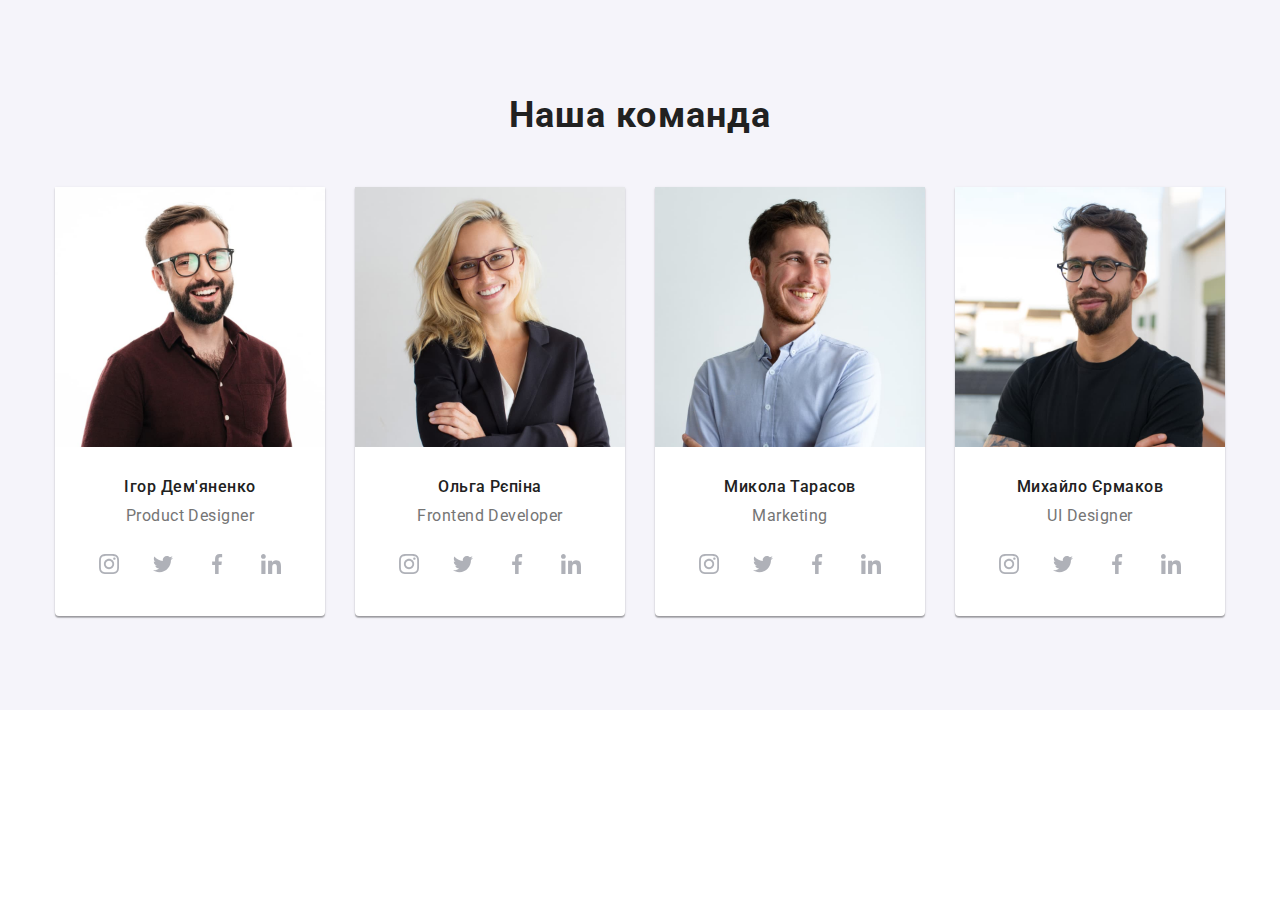
==== commit 33f56bc1: "адаптивна секція команди" ====
--- a/index.html
+++ b/index.html
@@ -219,7 +219,7 @@
       </section> -->
 
       <!-- СЕКЦІЯ ПРИКЛАДУ РОБІТ -->
-      <section class="section work">
+      <!-- <section class="section work">
         <div class="container">
           <h2 class="section__title">Чим ми займаємося</h2>
           <ul class="work__list list">
@@ -252,11 +252,11 @@
             </li>
           </ul>
         </div>
-      </section>
+      </section> -->
 
       <!-- СЕКЦІЯ КОМАНДИ -->
 
-      <!-- <section class="section team">
+      <section class="section team">
         <div class="container">
           <h2 class="section__title">Наша команда</h2>
           <ul class="team-list list">
@@ -585,7 +585,7 @@
             </li>
           </ul>
         </div>
-      </section> -->
+      </section>
 
       <!-- СЕКЦІЯ ПОСТІЙНИХ КЛІЄНТІВ -->
       <!-- <section class="section clients">
--- a/css/main.min.css
+++ b/css/main.min.css
@@ -1,2 +1,2 @@
-:root{--primery-text-color: #757575;--accent-color: #2196F3;--primery-white-color: #FFFFFF;--primery-grey-color: #212121;--primery-black-color: #000000;--backgrounh-primery-color: #F5F5F5;--backgrounh-secondary-color: #F5F4FA;--backgrounh-third-color: #2F303A;--ramka-color: #EEEEEE;--background-button-active: #188CE8;--background-hero: #C4C4C4;--accent-grey-icon: #AFB1B8;--transition-dur-and-fun: 250ms cubic-bezier(0.4, 0, 0.2, 1)}.visually-hidden{position:absolute;width:1px;height:1px;margin:-1px;border:0;padding:0;white-space:nowrap;clip-path:inset(100%);clip:rect(0 0 0 0);overflow:hidden}.social-icon-link,.modal-close-button,.wrapper{display:flex;justify-content:center;align-items:center}.link{text-decoration:none}.list{list-style-type:none}h1,h2,h3,h4,h5,h6,p{margin-top:0;margin-bottom:0}ul,ol{margin-top:0;margin-bottom:0;padding-left:0}img{display:block}button{cursor:pointer}body{font-family:"Roboto", sans-serif;color:var(--primery-text-color)}.section{padding-top:60px;padding-bottom:60px}@media screen and (min-width: 1200px){.section{padding-top:94px;padding-bottom:94px}}.container{width:100%;padding-right:15px;padding-left:15px}@media screen and (min-width: 480px){.container{width:480px;margin:auto}}@media screen and (min-width: 768px){.container{width:768px}}@media screen and (min-width: 1200px){.container{width:1200px}}@media screen and (max-width: 767px){.mobile-menu{position:fixed;z-index:100;top:0;left:0;width:100%;height:100%;max-height:796px;box-shadow:0 0 0 100vmax rgba(0,0,0,0.2);opacity:0;visibility:hidden;pointer-events:none;transition:opacity var(--transition-dur-and-fun),visibility var(--transition-dur-and-fun)}.mobile-menu.is-open{opacity:1;visibility:visible;pointer-events:auto}.mobile-menu__container{height:100%;position:relative;padding:48px 40px;margin:auto;display:flex;flex-direction:column;justify-content:space-between;background-color:var(--primery-white-color)}.mobile-menu__close-btn{position:absolute;right:15px;top:10px;padding:0;line-height:0;border:none;background-color:transparent}.mobile-menu__close-btn .mobile-menu__close-icon{transition:fill var(--transition-dur-and-fun)}.mobile-menu__close-btn:hover .mobile-menu__close-icon,.mobile-menu__close-btn:focus .mobile-menu__close-icon{fill:var(--accent-color)}.navigation-mobile__list{font-weight:500;font-size:40px;line-height:1.17;letter-spacing:0.02em}.navigation-mobile__item:not(:last-child){margin-bottom:35px}.navigation-mobile__link{color:var(--primery-grey-color)}.navigation-mobile__link.active{color:var(--accent-color)}.mobile-menu__footer{font-weight:500;letter-spacing:0.02em}.contact-mobile__item-tel{font-size:34px;line-height:1.17;margin-bottom:32px}.contact-mobile__link-tel{color:var(--accent-color)}.contact-mobile__item-mail{font-size:24px;line-height:1.16;margin-bottom:64px}.contact-mobile__link-mail{color:var(--primery-text-color)}.social-mobile__list{display:flex}.social-mobile__item{font-size:18px;line-height:1.2;padding:0 10px}.social-mobile__item:first-child{padding-left:0}.social-mobile__item:last-child{padding-right:0}.social-mobile__item:not(:last-child){border-right:1px solid rgba(33,33,33,0.2)}.social-mobile__link{color:var(--accent-color)}}@media screen and (min-width: 768px){.mobile-menu{display:none}}.button{border-radius:4px;border:none}.primery-btn{background-color:var(--accent-color);box-shadow:0px 4px 4px rgba(0,0,0,0.15);font-weight:700;font-size:16px;line-height:1.9;letter-spacing:0.06em;color:var(--primery-white-color)}.logo{font-family:'Raleway', sans-serif;font-weight:700;font-size:26px;line-height:1.2;letter-spacing:0.03em;color:var(--primery-black-color)}.logo .accent{color:var(--accent-color)}.section__title{font-size:36px;line-height:1.2;text-align:center;letter-spacing:0.03em;color:var(--primery-grey-color);margin-bottom:50px}.social-icon-list{display:flex;column-gap:10px}.social-icon-link{width:44px;height:44px;border-radius:50%;transition:background-color var(--transition-dur-and-fun)}.social-icon-link:hover{background-color:var(--accent-color)}.modal-close-button{position:absolute;top:8px;right:8px;background-color:transparent;border:1px solid rgba(0,0,0,0.1);border-radius:50%;padding:0;width:30px;height:30px}.modal-close-icon{fill:var(--primery-black-color);transition:fill var(--transition-dur-and-fun)}.modal-close-button:hover .modal-close-icon{fill:var(--accent-color)}.modal-description{font-weight:700;font-size:20px;line-height:1.1;text-align:center;letter-spacing:0.03em;color:var(--primery-grey-color);margin-bottom:12px}.modal-lable{display:block;font-size:12px;line-height:1.2;letter-spacing:0.01em;color:var(--primery-text-color);margin-bottom:10px}.modal-lable-disc{display:block;margin-bottom:4px}.modal-input-wrapper{position:relative}.modal-input{border:1px solid rgba(33,33,33,0.2);border-radius:4px;width:100%;height:40px;padding-left:42px;transition:border var(--transition-dur-and-fun)}.modal-input:hover{outline:none;border:1px solid var(--accent-color);cursor:pointer}.modal-input:focus{outline:none;border:1px solid var(--accent-color);cursor:text}.modal-icon{position:absolute;left:11px;top:50%;fill:var(--primery-grey-color);transform:translateY(-50%);transition:fill var(--transition-dur-and-fun)}.modal-input:focus+.modal-icon{fill:var(--accent-color)}.modal-textarea-wrapper{display:block;margin-bottom:20px}.modal-textarea{display:block;padding:12px 16px;width:100%;height:120px;resize:none;border:1px solid rgba(33,33,33,0.2);border-radius:4px;transition:border var(--transition-dur-and-fun)}.modal-textarea:hover{outline:none;border:1px solid var(--accent-color);cursor:pointer}.modal-textarea:focus{outline:none;border:1px solid var(--accent-color);cursor:text}.modal-textarea::placeholder{font-size:14px;line-height:1.1;letter-spacing:0.01em;color:rgba(117,117,117,0.5)}@media screen and (min-width: 1200){.modal-textarea::placeholder{font-size:12px;line-height:1.2}}.modal-rigts{position:relative;display:flex;justify-content:center;align-items:center;font-size:12px;line-height:1.16;letter-spacing:0.03em;color:var(--primery-text-color);margin-bottom:30px}.modal-svg{position:absolute;top:50%;left:0;transform:translateY(-50%);border:2px solid var(--primery-grey-color);border-radius:2px;cursor:pointer;transition:background-color var(--transition-dur-and-fun),border var(--transition-dur-and-fun)}@media screen and (max-width: 480px){.modal-rigts{flex-direction:column;align-items:end}.modal-svg{top:75%}}.modal-svg-icon{fill:var(--primery-white-color)}.modal-checkbox:focus+.modal-svg{outline:1px solid var(--accent-color)}.modal-link{color:var(--accent-color)}.modal-checkbox:checked+.modal-svg{background-color:var(--accent-color);border:2px solid var(--accent-color)}.modal-checkbox:checked+.modal-svg .modal-svg-icon{display:block}@media screen and (min-width: 1200px){.modal-rigts{font-size:14px;line-height:1.7}.modal-svg{left:12px}}.modal-send-btn{display:block;margin:auto;padding:10px 52px;transition:background-color var(--transition-dur-and-fun)}.modal-send-btn:hover,.modal-send-btn:focus{background-color:var(--background-button-active)}.modal{position:absolute;top:50%;left:50%;transform:translate(-50%, -50%);background-color:var(--primery-white-color);width:100%;padding:40px}@media screen and (min-width: 480px){.modal{width:450px}}@media screen and (min-width: 1200px){.modal{width:528px}}.filters{display:flex;justify-content:center;margin-bottom:50px;column-gap:8px}.filters-item{transition:box-shadow var(--transition-dur-and-fun)}.filters-item:hover,.filters-item:focus{box-shadow:0px 3px 1px rgba(0,0,0,0.1),0px 1px 2px rgba(0,0,0,0.08),0px 2px 2px rgba(0,0,0,0.12)}.filters-item-btn{min-width:73px;font-size:16px;line-height:1.6;letter-spacing:0.03em;color:var(--primery-grey-color);background-color:var(--backgrounh-secondary-color);padding:6px 22px;transition:color var(--transition-dur-and-fun),background-color var(--transition-dur-and-fun)}.filters-item-btn:hover,.filters-item-btn:focus{color:var(--primery-white-color);background-color:var(--accent-color)}@media screen and (max-width: 767px){.navigation{display:none}.contact-list{display:none}.mobile-menu-btn{background-color:transparent;border:none;padding:0;line-height:0}.mobile-burger-menu-btn{padding:0;line-height:0;border:none;background-color:transparent}}.main-header{background-color:var(--primery-white-color)}.main-header-content{position:relative;display:flex;align-items:center;justify-content:space-between;padding-top:10px;padding-bottom:10px;margin:auto}@media screen and (min-width: 768px){.main-header-content{padding:0}.mobile-burger-menu-btn{display:none}.main-header-content{display:flex;justify-content:flex-start;border-bottom:1px solid #ECECEC}.main-header-logo{margin-right:88px}.navigation-list{display:flex;font-weight:500;font-size:14px;line-height:1.2;letter-spacing:0.02em;column-gap:50px}.navigation-list .active{color:var(--accent-color)}.navigation-list-item{position:relative;padding-top:32px;padding-bottom:32px}.navigation-list-link{color:var(--primery-grey-color);transition:color var(--transition-dur-and-fun)}.navigation-list-link:hover,.navigation-list-link:focus{color:var(--accent-color)}.navigation-list-link.active::after{position:absolute;left:0;bottom:-1px;content:"";width:100%;height:4px;background:var(--accent-color);border-radius:2px}.contact-list{font-weight:500;font-size:12px;line-height:1.16;letter-spacing:0.02em;margin-left:auto}.contact-list-item:hover{color:var(--accent-color)}.contact-list-item:first-child{margin-bottom:10px}.contact-list-link{position:relative;color:var(--primery-text-color);transition:color var(--transition-dur-and-fun);display:flex;align-items:center}.contact-list-link:hover,.contact-list-link:focus{color:var(--accent-color)}.contact-list-icon{display:none}.contact-list-icon-tablet{fill:var(--primery-text-color);margin-right:8px}.contact-list-link .contact-list-icon-tablet{transition:fill var(--transition-dur-and-fun)}.contact-list-link:hover .contact-list-icon-tablet,.contact-list-link:focus .contact-list-icon-tablet{fill:var(--accent-color)}}@media screen and (min-width: 1200px){.contact-list-icon-tablet{display:none}.contact-list-icon{display:block;fill:var(--primery-text-color)}.main-header-logo{margin-right:93px}.contact-list{font-size:14px;line-height:1.2;letter-spacing:0.02em;display:flex;column-gap:30px}.contact-list-item{position:relative}.contact-list-link{column-gap:10px}.contact-list-link .contact-list-icon{transition:fill var(--transition-dur-and-fun)}.contact-list-link:hover .contact-list-icon,.contact-list-link:focus .contact-list-icon{fill:var(--accent-color)}}@media (min-device-pixel-ratio: 2), (min-resolution: 192dpi), (min-resolution: 2dppx){.hero{background-image:url("../images/desctops/hero@2x-d.jpg")}}.hero{margin:auto;text-align:center;background-color:var(--background-hero);background-image:linear-gradient(rgba(47,48,58,0.4), rgba(47,48,58,0.4)),url(../images/desctops/hero-d.jpg);padding-top:118px;padding-bottom:118px}.hero-title{font-weight:900;font-size:26px;line-height:1.6;letter-spacing:0.06em;margin-right:auto;margin-left:auto;margin-bottom:30px;text-transform:uppercase;color:var(--primery-white-color)}.hero-btn{padding:10px 24px;transition:background-color var(--transition-dur-and-fun)}.hero-btn:hover,.hero-btn:focus{background-color:var(--background-button-active)}@media screen and (min-width: 480px){.hero{max-width:480px}.hero-title{width:360px}}@media screen and (min-width: 768px){.hero{max-width:768px}}@media screen and (min-width: 1200px){.hero{max-width:1200px;padding-top:200px;padding-bottom:200px}.hero-title{width:696px;font-size:44px;line-height:1.4}.hero-btn{padding:10px 32px}}.features{background-color:var(--primery-white-color)}.features__item-title{font-size:14px;line-height:1.1;letter-spacing:0.03em;text-transform:uppercase;color:var(--primery-grey-color);display:inline-block;margin-bottom:10px}.features__item-description{font-size:14px;line-height:1.7;letter-spacing:0.03em}.wrapper{height:120px;background-color:var(--backgrounh-secondary-color);border-radius:4px;margin-bottom:30px}@media screen and (max-width: 767px){.features__item:not(:last-child){margin-bottom:30px}}@media screen and (min-width: 768px){.features__list{display:flex;flex-wrap:wrap;gap:30px}.features__item{flex-basis:calc((100% - 30px) / 2)}}@media screen and (min-width: 1200px){.features__item{flex-basis:calc((100% - 3 * 30px) / 4)}.features__section{padding-bottom:94px}}@media screen and (max-width: 1199px){.work{display:none}}@media screen and (min-width: 1200px){.work{padding-top:47px;background-color:var(--primery-white-color)}.work__list{display:flex;flex-wrap:wrap;column-gap:30px}.work__item{position:relative;flex-basis:calc((100% - 2 * 30px) / 3)}.work__item-title{position:absolute;bottom:0;width:100%;color:var(--primery-white-color);font-size:14px;line-height:1.1;letter-spacing:0.03em;text-transform:uppercase;text-align:center;background-color:rgba(47,48,58,0.8);padding:27px 0}}.team{background-color:var(--backgrounh-secondary-color)}.team-item{background-color:var(--primery-white-color);border-radius:0px 0px 4px 4px;text-align:center;flex-basis:calc((100% - 3 * 30px) / 4);box-shadow:0px 1px 3px rgba(0,0,0,0.12),0px 1px 1px rgba(0,0,0,0.14),0px 2px 1px rgba(0,0,0,0.2)}.team-description{padding:30px 32px}.team-head{font-weight:500;font-size:16px;line-height:1.2;letter-spacing:0.03em;color:var(--primery-grey-color);margin-bottom:10px}.team-text{font-size:16px;line-height:1.2;letter-spacing:0.03em;margin-bottom:10px}.team-list{display:flex;flex-wrap:wrap;column-gap:30px}.team-description-icon{fill:var(--accent-grey-icon)}.social-icon-link .team-description-icon{transition:fill var(--transition-dur-and-fun)}.social-icon-link:hover .team-description-icon{fill:var(--primery-white-color)}.clients-list{display:flex;column-gap:30px}.clients-item{flex-basis:calc((100% - 5 * 30px) / 6);padding:16px 31px;border:1px solid var(--accent-grey-icon);border-radius:4px;cursor:pointer;transition:border var(--transition-dur-and-fun)}.clients-item:hover{border:1px solid var(--accent-color)}.clients-item .clients-icon{transition:fill var(--transition-dur-and-fun)}.clients-icon{fill:var(--accent-grey-icon)}.clients-item:hover .clients-icon{fill:var(--accent-color)}.main-footer{background-color:var(--backgrounh-third-color);padding-top:60px;padding-bottom:60px}.main-footer-logo{color:var(--primery-white-color);display:inline-block;margin-bottom:20px}.footer-container{display:flex;column-gap:70px}.adress{font-style:normal;font-size:14px;line-height:1.7;letter-spacing:0.03em}.adress-list-mapa{color:var(--primery-white-color);display:inline-block;margin-bottom:0}.adress-list-link{color:rgba(255,255,255,0.6);transition:color var(--transition-dur-and-fun)}.adress-list-link:hover,.adress-list-link:focus{color:var(--accent-color)}.adress-list-item:not(:last-child){margin-bottom:9px}.footer-join-title{font-size:14px;line-height:1.1;letter-spacing:0.03em;text-transform:uppercase;color:var(--primery-white-color);margin-bottom:32px}.footer-join-icon{fill:var(--primery-white-color)}.footer-join-item{background-color:rgba(255,255,255,0.1);border-radius:50%}.subscribe{margin-left:auto}.subscribe-input{width:358px;border:1px solid rgba(255,255,255,0.3);filter:drop-shadow(0px 4px 4px rgba(0,0,0,0.15));border-radius:4px;background-color:transparent;padding:15px 16px;margin-right:12px}.subscribe-btn{padding:10px 62px 10px 33px}.subscribe-discription{font-size:14px;font-weight:700;line-height:1.1;letter-spacing:0.03em;text-transform:uppercase;color:var(--primery-white-color);margin-bottom:20px}.subscribe-button-wrapper{position:relative;display:inline-block}.subscribe-icon-telegram{position:absolute;bottom:50%;right:28px;transform:translateY(50%)}.backdrop{position:fixed;top:0;left:0;z-index:100;width:100%;height:100%;background:rgba(0,0,0,0.2);visibility:visible;transform:scale(1);transition:opacity var(--transition-dur-and-fun),visibility var(--transition-dur-and-fun),transform var(--transition-dur-and-fun)}.backdrop.is-hidden{opacity:0;visibility:hidden;pointer-events:none;transform:scale(0.7)}.main-portfolio{background-color:var(--primery-white-color)}.portfolio-title{margin-bottom:58px;text-align:center}.preview{display:flex;flex-wrap:wrap;column-gap:30px;row-gap:30px}.preview-thumb{position:relative;overflow:hidden}.preview-overlay{position:absolute;bottom:0;height:100%;width:100%;background:rgba(33,150,243,0.9);transform:translateY(100%);transition:transform var(--transition-dur-and-fun);padding:63px 24px}.preview-item:hover .preview-overlay,.preview-item:focus .preview-overlay{transform:translateY(0%)}.preview-overlay-discription{font-size:18px;line-height:1.56;letter-spacing:0.03em;color:var(--primery-white-color)}.preview-item{background-color:var(--primery-white-color);width:calc((100% - 2 * 30px) / 3);transition:box-shadow var(--transition-dur-and-fun)}.preview-item:hover,.preview-item:focus{transform:translateY(0%);box-shadow:0px 1px 1px rgba(0,0,0,0.12),0px 4px 4px rgba(0,0,0,0.06),1px 4px 6px rgba(0,0,0,0.16)}.preview-item-link{display:inline-block}.preview-item-content{border:1px solid var(--ramka-color);border-top:none;padding:20px 24px}.preview-item-title{font-size:18px;line-height:2;letter-spacing:0.06em;color:var(--primery-grey-color);margin-bottom:4px}.preview-item-text{font-size:16px;line-height:1.9;letter-spacing:0.03em;color:var(--primery-text-color)}
+:root{--primery-text-color: #757575;--accent-color: #2196F3;--primery-white-color: #FFFFFF;--primery-grey-color: #212121;--primery-black-color: #000000;--backgrounh-primery-color: #F5F5F5;--backgrounh-secondary-color: #F5F4FA;--backgrounh-third-color: #2F303A;--ramka-color: #EEEEEE;--background-button-active: #188CE8;--background-hero: #C4C4C4;--accent-grey-icon: #AFB1B8;--transition-dur-and-fun: 250ms cubic-bezier(0.4, 0, 0.2, 1)}.visually-hidden{position:absolute;width:1px;height:1px;margin:-1px;border:0;padding:0;white-space:nowrap;clip-path:inset(100%);clip:rect(0 0 0 0);overflow:hidden}.social-icon-link,.modal-close-button,.wrapper{display:flex;justify-content:center;align-items:center}.link{text-decoration:none}.list{list-style-type:none}h1,h2,h3,h4,h5,h6,p{margin-top:0;margin-bottom:0}ul,ol{margin-top:0;margin-bottom:0;padding-left:0}img{display:block}button{cursor:pointer}body{font-family:"Roboto", sans-serif;color:var(--primery-text-color)}.section{padding-top:60px;padding-bottom:60px}@media screen and (min-width: 1200px){.section{padding-top:94px;padding-bottom:94px}}.container{width:100%;padding-right:15px;padding-left:15px}@media screen and (min-width: 480px){.container{width:480px;margin:auto}}@media screen and (min-width: 768px){.container{width:768px}}@media screen and (min-width: 1200px){.container{width:1200px}}@media screen and (max-width: 767px){.mobile-menu{position:fixed;z-index:100;top:0;left:0;width:100%;height:100%;max-height:796px;box-shadow:0 0 0 100vmax rgba(0,0,0,0.2);opacity:0;visibility:hidden;pointer-events:none;transition:opacity var(--transition-dur-and-fun),visibility var(--transition-dur-and-fun)}.mobile-menu.is-open{opacity:1;visibility:visible;pointer-events:auto}.mobile-menu__container{height:100%;position:relative;padding:48px 40px;margin:auto;display:flex;flex-direction:column;justify-content:space-between;background-color:var(--primery-white-color)}.mobile-menu__close-btn{position:absolute;right:15px;top:10px;padding:0;line-height:0;border:none;background-color:transparent}.mobile-menu__close-btn .mobile-menu__close-icon{transition:fill var(--transition-dur-and-fun)}.mobile-menu__close-btn:hover .mobile-menu__close-icon,.mobile-menu__close-btn:focus .mobile-menu__close-icon{fill:var(--accent-color)}.navigation-mobile__list{font-weight:500;font-size:40px;line-height:1.17;letter-spacing:0.02em}.navigation-mobile__item:not(:last-child){margin-bottom:35px}.navigation-mobile__link{color:var(--primery-grey-color)}.navigation-mobile__link.active{color:var(--accent-color)}.mobile-menu__footer{font-weight:500;letter-spacing:0.02em}.contact-mobile__item-tel{font-size:34px;line-height:1.17;margin-bottom:32px}.contact-mobile__link-tel{color:var(--accent-color)}.contact-mobile__item-mail{font-size:24px;line-height:1.16;margin-bottom:64px}.contact-mobile__link-mail{color:var(--primery-text-color)}.social-mobile__list{display:flex}.social-mobile__item{font-size:18px;line-height:1.2;padding:0 10px}.social-mobile__item:first-child{padding-left:0}.social-mobile__item:last-child{padding-right:0}.social-mobile__item:not(:last-child){border-right:1px solid rgba(33,33,33,0.2)}.social-mobile__link{color:var(--accent-color)}}@media screen and (min-width: 768px){.mobile-menu{display:none}}.button{border-radius:4px;border:none}.primery-btn{background-color:var(--accent-color);box-shadow:0px 4px 4px rgba(0,0,0,0.15);font-weight:700;font-size:16px;line-height:1.9;letter-spacing:0.06em;color:var(--primery-white-color)}.logo{font-family:'Raleway', sans-serif;font-weight:700;font-size:26px;line-height:1.2;letter-spacing:0.03em;color:var(--primery-black-color)}.logo .accent{color:var(--accent-color)}.section__title{font-size:36px;line-height:1.2;text-align:center;letter-spacing:0.03em;color:var(--primery-grey-color);margin-bottom:50px}.social-icon-list{display:flex;column-gap:10px;justify-content:center}.social-icon-link{width:44px;height:44px;border-radius:50%;transition:background-color var(--transition-dur-and-fun)}.social-icon-link:hover{background-color:var(--accent-color)}.modal-close-button{position:absolute;top:8px;right:8px;background-color:transparent;border:1px solid rgba(0,0,0,0.1);border-radius:50%;padding:0;width:30px;height:30px}.modal-close-icon{fill:var(--primery-black-color);transition:fill var(--transition-dur-and-fun)}.modal-close-button:hover .modal-close-icon{fill:var(--accent-color)}.modal-description{font-weight:700;font-size:20px;line-height:1.1;text-align:center;letter-spacing:0.03em;color:var(--primery-grey-color);margin-bottom:12px}.modal-lable{display:block;font-size:12px;line-height:1.2;letter-spacing:0.01em;color:var(--primery-text-color);margin-bottom:10px}.modal-lable-disc{display:block;margin-bottom:4px}.modal-input-wrapper{position:relative}.modal-input{border:1px solid rgba(33,33,33,0.2);border-radius:4px;width:100%;height:40px;padding-left:42px;transition:border var(--transition-dur-and-fun)}.modal-input:hover{outline:none;border:1px solid var(--accent-color);cursor:pointer}.modal-input:focus{outline:none;border:1px solid var(--accent-color);cursor:text}.modal-icon{position:absolute;left:11px;top:50%;fill:var(--primery-grey-color);transform:translateY(-50%);transition:fill var(--transition-dur-and-fun)}.modal-input:focus+.modal-icon{fill:var(--accent-color)}.modal-textarea-wrapper{display:block;margin-bottom:20px}.modal-textarea{display:block;padding:12px 16px;width:100%;height:120px;resize:none;border:1px solid rgba(33,33,33,0.2);border-radius:4px;transition:border var(--transition-dur-and-fun)}.modal-textarea:hover{outline:none;border:1px solid var(--accent-color);cursor:pointer}.modal-textarea:focus{outline:none;border:1px solid var(--accent-color);cursor:text}.modal-textarea::placeholder{font-size:14px;line-height:1.1;letter-spacing:0.01em;color:rgba(117,117,117,0.5)}@media screen and (min-width: 1200){.modal-textarea::placeholder{font-size:12px;line-height:1.2}}.modal-rigts{position:relative;display:flex;justify-content:center;align-items:center;font-size:12px;line-height:1.16;letter-spacing:0.03em;color:var(--primery-text-color);margin-bottom:30px}.modal-svg{position:absolute;top:50%;left:0;transform:translateY(-50%);border:2px solid var(--primery-grey-color);border-radius:2px;cursor:pointer;transition:background-color var(--transition-dur-and-fun),border var(--transition-dur-and-fun)}@media screen and (max-width: 480px){.modal-rigts{flex-direction:column;align-items:end}.modal-svg{top:75%}}.modal-svg-icon{fill:var(--primery-white-color)}.modal-checkbox:focus+.modal-svg{outline:1px solid var(--accent-color)}.modal-link{color:var(--accent-color)}.modal-checkbox:checked+.modal-svg{background-color:var(--accent-color);border:2px solid var(--accent-color)}.modal-checkbox:checked+.modal-svg .modal-svg-icon{display:block}@media screen and (min-width: 1200px){.modal-rigts{font-size:14px;line-height:1.7}.modal-svg{left:12px}}.modal-send-btn{display:block;margin:auto;padding:10px 52px;transition:background-color var(--transition-dur-and-fun)}.modal-send-btn:hover,.modal-send-btn:focus{background-color:var(--background-button-active)}.modal{position:absolute;top:50%;left:50%;transform:translate(-50%, -50%);background-color:var(--primery-white-color);width:100%;padding:40px}@media screen and (min-width: 480px){.modal{width:450px}}@media screen and (min-width: 1200px){.modal{width:528px}}.filters{display:flex;justify-content:center;margin-bottom:50px;column-gap:8px}.filters-item{transition:box-shadow var(--transition-dur-and-fun)}.filters-item:hover,.filters-item:focus{box-shadow:0px 3px 1px rgba(0,0,0,0.1),0px 1px 2px rgba(0,0,0,0.08),0px 2px 2px rgba(0,0,0,0.12)}.filters-item-btn{min-width:73px;font-size:16px;line-height:1.6;letter-spacing:0.03em;color:var(--primery-grey-color);background-color:var(--backgrounh-secondary-color);padding:6px 22px;transition:color var(--transition-dur-and-fun),background-color var(--transition-dur-and-fun)}.filters-item-btn:hover,.filters-item-btn:focus{color:var(--primery-white-color);background-color:var(--accent-color)}@media screen and (max-width: 767px){.navigation{display:none}.contact-list{display:none}.mobile-menu-btn{background-color:transparent;border:none;padding:0;line-height:0}.mobile-burger-menu-btn{padding:0;line-height:0;border:none;background-color:transparent}}.main-header{background-color:var(--primery-white-color)}.main-header-content{position:relative;display:flex;align-items:center;justify-content:space-between;padding-top:10px;padding-bottom:10px;margin:auto}@media screen and (min-width: 768px){.main-header-content{padding:0}.mobile-burger-menu-btn{display:none}.main-header-content{display:flex;justify-content:flex-start;border-bottom:1px solid #ECECEC}.main-header-logo{margin-right:88px}.navigation-list{display:flex;font-weight:500;font-size:14px;line-height:1.2;letter-spacing:0.02em;column-gap:50px}.navigation-list .active{color:var(--accent-color)}.navigation-list-item{position:relative;padding-top:32px;padding-bottom:32px}.navigation-list-link{color:var(--primery-grey-color);transition:color var(--transition-dur-and-fun)}.navigation-list-link:hover,.navigation-list-link:focus{color:var(--accent-color)}.navigation-list-link.active::after{position:absolute;left:0;bottom:-1px;content:"";width:100%;height:4px;background:var(--accent-color);border-radius:2px}.contact-list{font-weight:500;font-size:12px;line-height:1.16;letter-spacing:0.02em;margin-left:auto}.contact-list-item:hover{color:var(--accent-color)}.contact-list-item:first-child{margin-bottom:10px}.contact-list-link{position:relative;color:var(--primery-text-color);transition:color var(--transition-dur-and-fun);display:flex;align-items:center}.contact-list-link:hover,.contact-list-link:focus{color:var(--accent-color)}.contact-list-icon{display:none}.contact-list-icon-tablet{fill:var(--primery-text-color);margin-right:8px}.contact-list-link .contact-list-icon-tablet{transition:fill var(--transition-dur-and-fun)}.contact-list-link:hover .contact-list-icon-tablet,.contact-list-link:focus .contact-list-icon-tablet{fill:var(--accent-color)}}@media screen and (min-width: 1200px){.contact-list-icon-tablet{display:none}.contact-list-icon{display:block;fill:var(--primery-text-color)}.main-header-logo{margin-right:93px}.contact-list{font-size:14px;line-height:1.2;letter-spacing:0.02em;display:flex;column-gap:30px}.contact-list-item{position:relative}.contact-list-link{column-gap:10px}.contact-list-link .contact-list-icon{transition:fill var(--transition-dur-and-fun)}.contact-list-link:hover .contact-list-icon,.contact-list-link:focus .contact-list-icon{fill:var(--accent-color)}}@media (min-device-pixel-ratio: 2), (min-resolution: 192dpi), (min-resolution: 2dppx){.hero{background-image:url("../images/desctops/hero@2x-d.jpg")}}.hero{margin:auto;text-align:center;background-color:var(--background-hero);background-image:linear-gradient(rgba(47,48,58,0.4), rgba(47,48,58,0.4)),url(../images/desctops/hero-d.jpg);padding-top:118px;padding-bottom:118px}.hero-title{font-weight:900;font-size:26px;line-height:1.6;letter-spacing:0.06em;margin-right:auto;margin-left:auto;margin-bottom:30px;text-transform:uppercase;color:var(--primery-white-color)}.hero-btn{padding:10px 24px;transition:background-color var(--transition-dur-and-fun)}.hero-btn:hover,.hero-btn:focus{background-color:var(--background-button-active)}@media screen and (min-width: 480px){.hero{max-width:480px}.hero-title{width:360px}}@media screen and (min-width: 768px){.hero{max-width:768px}}@media screen and (min-width: 1200px){.hero{max-width:1200px;padding-top:200px;padding-bottom:200px}.hero-title{width:696px;font-size:44px;line-height:1.4}.hero-btn{padding:10px 32px}}.features{background-color:var(--primery-white-color)}.features__item-title{font-size:14px;line-height:1.1;letter-spacing:0.03em;text-transform:uppercase;color:var(--primery-grey-color);display:inline-block;margin-bottom:10px}.features__item-description{font-size:14px;line-height:1.7;letter-spacing:0.03em}.wrapper{height:120px;background-color:var(--backgrounh-secondary-color);border-radius:4px;margin-bottom:30px}@media screen and (max-width: 767px){.features__item:not(:last-child){margin-bottom:30px}}@media screen and (min-width: 768px){.features__list{display:flex;flex-wrap:wrap;gap:30px}.features__item{flex-basis:calc((100% - 30px) / 2)}}@media screen and (min-width: 1200px){.features__item{flex-basis:calc((100% - 3 * 30px) / 4)}.features__section{padding-bottom:94px}}@media screen and (max-width: 1199px){.work{display:none}}@media screen and (min-width: 1200px){.work{padding-top:47px;background-color:var(--primery-white-color)}.work__list{display:flex;flex-wrap:wrap;column-gap:30px}.work__item{position:relative;flex-basis:calc((100% - 2 * 30px) / 3)}.work__item-title{position:absolute;bottom:0;width:100%;color:var(--primery-white-color);font-size:14px;line-height:1.1;letter-spacing:0.03em;text-transform:uppercase;text-align:center;background-color:rgba(47,48,58,0.8);padding:27px 0}}.team{background-color:var(--backgrounh-secondary-color)}.team-item{background-color:var(--primery-white-color);border-radius:0px 0px 4px 4px;text-align:center;box-shadow:0px 1px 3px rgba(0,0,0,0.12),0px 1px 1px rgba(0,0,0,0.14),0px 2px 1px rgba(0,0,0,0.2)}.team-photo{width:100%}@media screen and (max-width: 767px){.team-item:not(:last-child){margin-bottom:30px}}.team-description{padding:30px 32px}.team-head{font-weight:500;font-size:16px;line-height:1.2;letter-spacing:0.03em;color:var(--primery-grey-color);margin-bottom:10px}.team-text{font-size:16px;line-height:1.2;letter-spacing:0.03em;margin-bottom:16px}.team-description-icon{fill:var(--accent-grey-icon)}.social-icon-link .team-description-icon{transition:fill var(--transition-dur-and-fun)}.social-icon-link:hover .team-description-icon{fill:var(--primery-white-color)}@media screen and (min-width: 768px){.team-item{flex-basis:calc((100% - 30px) / 2)}.team-list{display:flex;flex-wrap:wrap;gap:30px}}@media screen and (min-width: 1200px){.team-item{flex-basis:calc((100% - 3 * 30px) / 4)}}.clients-list{display:flex;column-gap:30px}.clients-item{flex-basis:calc((100% - 5 * 30px) / 6);padding:16px 31px;border:1px solid var(--accent-grey-icon);border-radius:4px;cursor:pointer;transition:border var(--transition-dur-and-fun)}.clients-item:hover{border:1px solid var(--accent-color)}.clients-item .clients-icon{transition:fill var(--transition-dur-and-fun)}.clients-icon{fill:var(--accent-grey-icon)}.clients-item:hover .clients-icon{fill:var(--accent-color)}.main-footer{background-color:var(--backgrounh-third-color);padding-top:60px;padding-bottom:60px}.main-footer-logo{color:var(--primery-white-color);display:inline-block;margin-bottom:20px}.footer-container{display:flex;column-gap:70px}.adress{font-style:normal;font-size:14px;line-height:1.7;letter-spacing:0.03em}.adress-list-mapa{color:var(--primery-white-color);display:inline-block;margin-bottom:0}.adress-list-link{color:rgba(255,255,255,0.6);transition:color var(--transition-dur-and-fun)}.adress-list-link:hover,.adress-list-link:focus{color:var(--accent-color)}.adress-list-item:not(:last-child){margin-bottom:9px}.footer-join-title{font-size:14px;line-height:1.1;letter-spacing:0.03em;text-transform:uppercase;color:var(--primery-white-color);margin-bottom:32px}.footer-join-icon{fill:var(--primery-white-color)}.footer-join-item{background-color:rgba(255,255,255,0.1);border-radius:50%}.subscribe{margin-left:auto}.subscribe-input{width:358px;border:1px solid rgba(255,255,255,0.3);filter:drop-shadow(0px 4px 4px rgba(0,0,0,0.15));border-radius:4px;background-color:transparent;padding:15px 16px;margin-right:12px}.subscribe-btn{padding:10px 62px 10px 33px}.subscribe-discription{font-size:14px;font-weight:700;line-height:1.1;letter-spacing:0.03em;text-transform:uppercase;color:var(--primery-white-color);margin-bottom:20px}.subscribe-button-wrapper{position:relative;display:inline-block}.subscribe-icon-telegram{position:absolute;bottom:50%;right:28px;transform:translateY(50%)}.backdrop{position:fixed;top:0;left:0;z-index:100;width:100%;height:100%;background:rgba(0,0,0,0.2);visibility:visible;transform:scale(1);transition:opacity var(--transition-dur-and-fun),visibility var(--transition-dur-and-fun),transform var(--transition-dur-and-fun)}.backdrop.is-hidden{opacity:0;visibility:hidden;pointer-events:none;transform:scale(0.7)}.main-portfolio{background-color:var(--primery-white-color)}.portfolio-title{margin-bottom:58px;text-align:center}.preview{display:flex;flex-wrap:wrap;column-gap:30px;row-gap:30px}.preview-thumb{position:relative;overflow:hidden}.preview-overlay{position:absolute;bottom:0;height:100%;width:100%;background:rgba(33,150,243,0.9);transform:translateY(100%);transition:transform var(--transition-dur-and-fun);padding:63px 24px}.preview-item:hover .preview-overlay,.preview-item:focus .preview-overlay{transform:translateY(0%)}.preview-overlay-discription{font-size:18px;line-height:1.56;letter-spacing:0.03em;color:var(--primery-white-color)}.preview-item{background-color:var(--primery-white-color);width:calc((100% - 2 * 30px) / 3);transition:box-shadow var(--transition-dur-and-fun)}.preview-item:hover,.preview-item:focus{transform:translateY(0%);box-shadow:0px 1px 1px rgba(0,0,0,0.12),0px 4px 4px rgba(0,0,0,0.06),1px 4px 6px rgba(0,0,0,0.16)}.preview-item-link{display:inline-block}.preview-item-content{border:1px solid var(--ramka-color);border-top:none;padding:20px 24px}.preview-item-title{font-size:18px;line-height:2;letter-spacing:0.06em;color:var(--primery-grey-color);margin-bottom:4px}.preview-item-text{font-size:16px;line-height:1.9;letter-spacing:0.03em;color:var(--primery-text-color)}
 /*# sourceMappingURL=main.min.css.map */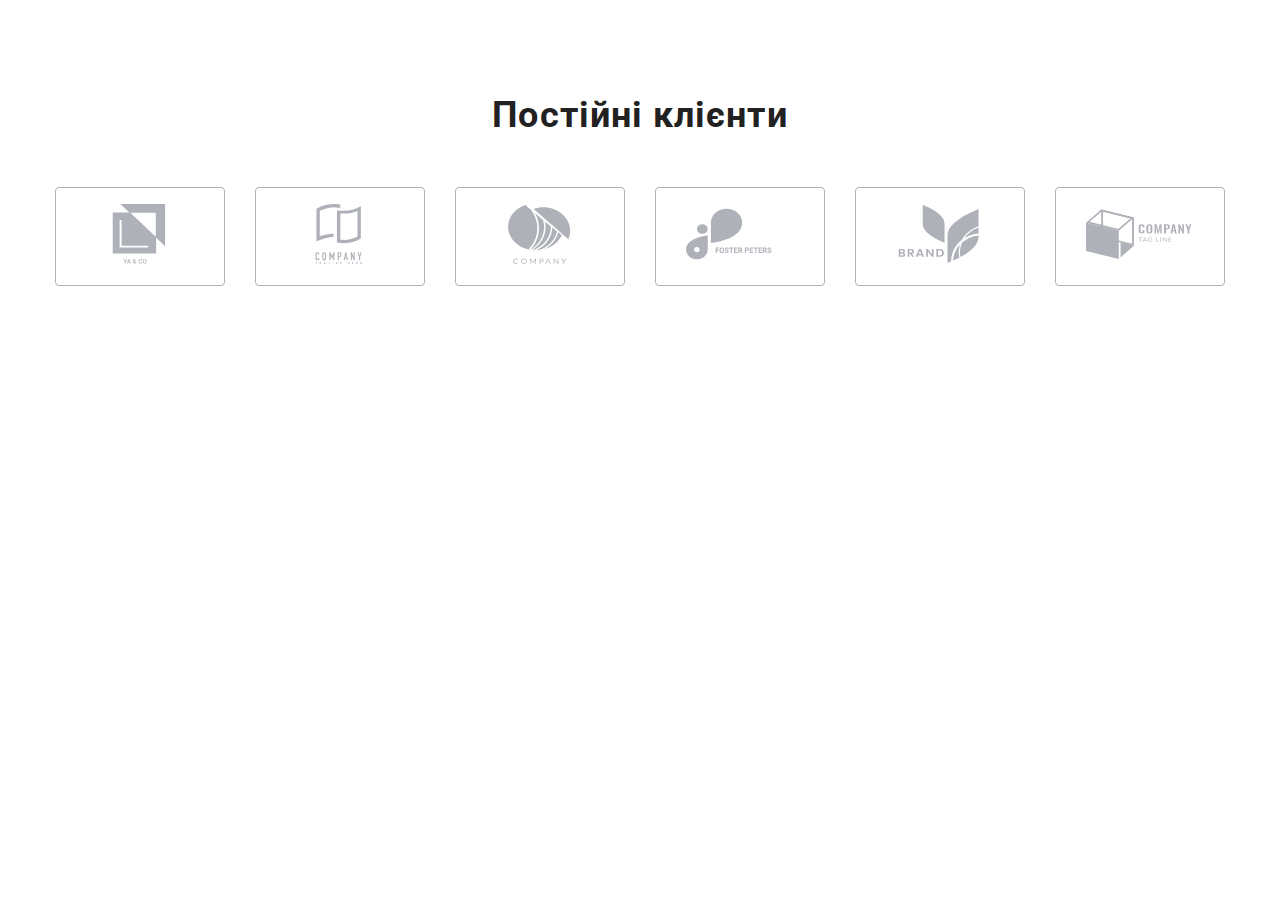
==== commit 6c97d056: "aдаптивна секція клієнтів" ====
--- a/index.html
+++ b/index.html
@@ -256,7 +256,7 @@
 
       <!-- СЕКЦІЯ КОМАНДИ -->
 
-      <section class="section team">
+      <!-- <section class="section team">
         <div class="container">
           <h2 class="section__title">Наша команда</h2>
           <ul class="team-list list">
@@ -585,10 +585,10 @@
             </li>
           </ul>
         </div>
-      </section>
+      </section> -->
 
       <!-- СЕКЦІЯ ПОСТІЙНИХ КЛІЄНТІВ -->
-      <!-- <section class="section clients">
+      <section class="section clients">
         <div class="container">
           <h2 class="section__title">Постійні клієнти</h2>
           <ul class="clients-list list">
@@ -630,7 +630,7 @@
             </li>
           </ul>
         </div>
-      </section> -->
+      </section>
     </main>
 
     <!-- ФУТЕР -->
--- a/css/main.min.css
+++ b/css/main.min.css
@@ -1,2 +1,2 @@
-:root{--primery-text-color: #757575;--accent-color: #2196F3;--primery-white-color: #FFFFFF;--primery-grey-color: #212121;--primery-black-color: #000000;--backgrounh-primery-color: #F5F5F5;--backgrounh-secondary-color: #F5F4FA;--backgrounh-third-color: #2F303A;--ramka-color: #EEEEEE;--background-button-active: #188CE8;--background-hero: #C4C4C4;--accent-grey-icon: #AFB1B8;--transition-dur-and-fun: 250ms cubic-bezier(0.4, 0, 0.2, 1)}.visually-hidden{position:absolute;width:1px;height:1px;margin:-1px;border:0;padding:0;white-space:nowrap;clip-path:inset(100%);clip:rect(0 0 0 0);overflow:hidden}.social-icon-link,.modal-close-button,.wrapper{display:flex;justify-content:center;align-items:center}.link{text-decoration:none}.list{list-style-type:none}h1,h2,h3,h4,h5,h6,p{margin-top:0;margin-bottom:0}ul,ol{margin-top:0;margin-bottom:0;padding-left:0}img{display:block}button{cursor:pointer}body{font-family:"Roboto", sans-serif;color:var(--primery-text-color)}.section{padding-top:60px;padding-bottom:60px}@media screen and (min-width: 1200px){.section{padding-top:94px;padding-bottom:94px}}.container{width:100%;padding-right:15px;padding-left:15px}@media screen and (min-width: 480px){.container{width:480px;margin:auto}}@media screen and (min-width: 768px){.container{width:768px}}@media screen and (min-width: 1200px){.container{width:1200px}}@media screen and (max-width: 767px){.mobile-menu{position:fixed;z-index:100;top:0;left:0;width:100%;height:100%;max-height:796px;box-shadow:0 0 0 100vmax rgba(0,0,0,0.2);opacity:0;visibility:hidden;pointer-events:none;transition:opacity var(--transition-dur-and-fun),visibility var(--transition-dur-and-fun)}.mobile-menu.is-open{opacity:1;visibility:visible;pointer-events:auto}.mobile-menu__container{height:100%;position:relative;padding:48px 40px;margin:auto;display:flex;flex-direction:column;justify-content:space-between;background-color:var(--primery-white-color)}.mobile-menu__close-btn{position:absolute;right:15px;top:10px;padding:0;line-height:0;border:none;background-color:transparent}.mobile-menu__close-btn .mobile-menu__close-icon{transition:fill var(--transition-dur-and-fun)}.mobile-menu__close-btn:hover .mobile-menu__close-icon,.mobile-menu__close-btn:focus .mobile-menu__close-icon{fill:var(--accent-color)}.navigation-mobile__list{font-weight:500;font-size:40px;line-height:1.17;letter-spacing:0.02em}.navigation-mobile__item:not(:last-child){margin-bottom:35px}.navigation-mobile__link{color:var(--primery-grey-color)}.navigation-mobile__link.active{color:var(--accent-color)}.mobile-menu__footer{font-weight:500;letter-spacing:0.02em}.contact-mobile__item-tel{font-size:34px;line-height:1.17;margin-bottom:32px}.contact-mobile__link-tel{color:var(--accent-color)}.contact-mobile__item-mail{font-size:24px;line-height:1.16;margin-bottom:64px}.contact-mobile__link-mail{color:var(--primery-text-color)}.social-mobile__list{display:flex}.social-mobile__item{font-size:18px;line-height:1.2;padding:0 10px}.social-mobile__item:first-child{padding-left:0}.social-mobile__item:last-child{padding-right:0}.social-mobile__item:not(:last-child){border-right:1px solid rgba(33,33,33,0.2)}.social-mobile__link{color:var(--accent-color)}}@media screen and (min-width: 768px){.mobile-menu{display:none}}.button{border-radius:4px;border:none}.primery-btn{background-color:var(--accent-color);box-shadow:0px 4px 4px rgba(0,0,0,0.15);font-weight:700;font-size:16px;line-height:1.9;letter-spacing:0.06em;color:var(--primery-white-color)}.logo{font-family:'Raleway', sans-serif;font-weight:700;font-size:26px;line-height:1.2;letter-spacing:0.03em;color:var(--primery-black-color)}.logo .accent{color:var(--accent-color)}.section__title{font-size:36px;line-height:1.2;text-align:center;letter-spacing:0.03em;color:var(--primery-grey-color);margin-bottom:50px}.social-icon-list{display:flex;column-gap:10px;justify-content:center}.social-icon-link{width:44px;height:44px;border-radius:50%;transition:background-color var(--transition-dur-and-fun)}.social-icon-link:hover{background-color:var(--accent-color)}.modal-close-button{position:absolute;top:8px;right:8px;background-color:transparent;border:1px solid rgba(0,0,0,0.1);border-radius:50%;padding:0;width:30px;height:30px}.modal-close-icon{fill:var(--primery-black-color);transition:fill var(--transition-dur-and-fun)}.modal-close-button:hover .modal-close-icon{fill:var(--accent-color)}.modal-description{font-weight:700;font-size:20px;line-height:1.1;text-align:center;letter-spacing:0.03em;color:var(--primery-grey-color);margin-bottom:12px}.modal-lable{display:block;font-size:12px;line-height:1.2;letter-spacing:0.01em;color:var(--primery-text-color);margin-bottom:10px}.modal-lable-disc{display:block;margin-bottom:4px}.modal-input-wrapper{position:relative}.modal-input{border:1px solid rgba(33,33,33,0.2);border-radius:4px;width:100%;height:40px;padding-left:42px;transition:border var(--transition-dur-and-fun)}.modal-input:hover{outline:none;border:1px solid var(--accent-color);cursor:pointer}.modal-input:focus{outline:none;border:1px solid var(--accent-color);cursor:text}.modal-icon{position:absolute;left:11px;top:50%;fill:var(--primery-grey-color);transform:translateY(-50%);transition:fill var(--transition-dur-and-fun)}.modal-input:focus+.modal-icon{fill:var(--accent-color)}.modal-textarea-wrapper{display:block;margin-bottom:20px}.modal-textarea{display:block;padding:12px 16px;width:100%;height:120px;resize:none;border:1px solid rgba(33,33,33,0.2);border-radius:4px;transition:border var(--transition-dur-and-fun)}.modal-textarea:hover{outline:none;border:1px solid var(--accent-color);cursor:pointer}.modal-textarea:focus{outline:none;border:1px solid var(--accent-color);cursor:text}.modal-textarea::placeholder{font-size:14px;line-height:1.1;letter-spacing:0.01em;color:rgba(117,117,117,0.5)}@media screen and (min-width: 1200){.modal-textarea::placeholder{font-size:12px;line-height:1.2}}.modal-rigts{position:relative;display:flex;justify-content:center;align-items:center;font-size:12px;line-height:1.16;letter-spacing:0.03em;color:var(--primery-text-color);margin-bottom:30px}.modal-svg{position:absolute;top:50%;left:0;transform:translateY(-50%);border:2px solid var(--primery-grey-color);border-radius:2px;cursor:pointer;transition:background-color var(--transition-dur-and-fun),border var(--transition-dur-and-fun)}@media screen and (max-width: 480px){.modal-rigts{flex-direction:column;align-items:end}.modal-svg{top:75%}}.modal-svg-icon{fill:var(--primery-white-color)}.modal-checkbox:focus+.modal-svg{outline:1px solid var(--accent-color)}.modal-link{color:var(--accent-color)}.modal-checkbox:checked+.modal-svg{background-color:var(--accent-color);border:2px solid var(--accent-color)}.modal-checkbox:checked+.modal-svg .modal-svg-icon{display:block}@media screen and (min-width: 1200px){.modal-rigts{font-size:14px;line-height:1.7}.modal-svg{left:12px}}.modal-send-btn{display:block;margin:auto;padding:10px 52px;transition:background-color var(--transition-dur-and-fun)}.modal-send-btn:hover,.modal-send-btn:focus{background-color:var(--background-button-active)}.modal{position:absolute;top:50%;left:50%;transform:translate(-50%, -50%);background-color:var(--primery-white-color);width:100%;padding:40px}@media screen and (min-width: 480px){.modal{width:450px}}@media screen and (min-width: 1200px){.modal{width:528px}}.filters{display:flex;justify-content:center;margin-bottom:50px;column-gap:8px}.filters-item{transition:box-shadow var(--transition-dur-and-fun)}.filters-item:hover,.filters-item:focus{box-shadow:0px 3px 1px rgba(0,0,0,0.1),0px 1px 2px rgba(0,0,0,0.08),0px 2px 2px rgba(0,0,0,0.12)}.filters-item-btn{min-width:73px;font-size:16px;line-height:1.6;letter-spacing:0.03em;color:var(--primery-grey-color);background-color:var(--backgrounh-secondary-color);padding:6px 22px;transition:color var(--transition-dur-and-fun),background-color var(--transition-dur-and-fun)}.filters-item-btn:hover,.filters-item-btn:focus{color:var(--primery-white-color);background-color:var(--accent-color)}@media screen and (max-width: 767px){.navigation{display:none}.contact-list{display:none}.mobile-menu-btn{background-color:transparent;border:none;padding:0;line-height:0}.mobile-burger-menu-btn{padding:0;line-height:0;border:none;background-color:transparent}}.main-header{background-color:var(--primery-white-color)}.main-header-content{position:relative;display:flex;align-items:center;justify-content:space-between;padding-top:10px;padding-bottom:10px;margin:auto}@media screen and (min-width: 768px){.main-header-content{padding:0}.mobile-burger-menu-btn{display:none}.main-header-content{display:flex;justify-content:flex-start;border-bottom:1px solid #ECECEC}.main-header-logo{margin-right:88px}.navigation-list{display:flex;font-weight:500;font-size:14px;line-height:1.2;letter-spacing:0.02em;column-gap:50px}.navigation-list .active{color:var(--accent-color)}.navigation-list-item{position:relative;padding-top:32px;padding-bottom:32px}.navigation-list-link{color:var(--primery-grey-color);transition:color var(--transition-dur-and-fun)}.navigation-list-link:hover,.navigation-list-link:focus{color:var(--accent-color)}.navigation-list-link.active::after{position:absolute;left:0;bottom:-1px;content:"";width:100%;height:4px;background:var(--accent-color);border-radius:2px}.contact-list{font-weight:500;font-size:12px;line-height:1.16;letter-spacing:0.02em;margin-left:auto}.contact-list-item:hover{color:var(--accent-color)}.contact-list-item:first-child{margin-bottom:10px}.contact-list-link{position:relative;color:var(--primery-text-color);transition:color var(--transition-dur-and-fun);display:flex;align-items:center}.contact-list-link:hover,.contact-list-link:focus{color:var(--accent-color)}.contact-list-icon{display:none}.contact-list-icon-tablet{fill:var(--primery-text-color);margin-right:8px}.contact-list-link .contact-list-icon-tablet{transition:fill var(--transition-dur-and-fun)}.contact-list-link:hover .contact-list-icon-tablet,.contact-list-link:focus .contact-list-icon-tablet{fill:var(--accent-color)}}@media screen and (min-width: 1200px){.contact-list-icon-tablet{display:none}.contact-list-icon{display:block;fill:var(--primery-text-color)}.main-header-logo{margin-right:93px}.contact-list{font-size:14px;line-height:1.2;letter-spacing:0.02em;display:flex;column-gap:30px}.contact-list-item{position:relative}.contact-list-link{column-gap:10px}.contact-list-link .contact-list-icon{transition:fill var(--transition-dur-and-fun)}.contact-list-link:hover .contact-list-icon,.contact-list-link:focus .contact-list-icon{fill:var(--accent-color)}}@media (min-device-pixel-ratio: 2), (min-resolution: 192dpi), (min-resolution: 2dppx){.hero{background-image:url("../images/desctops/hero@2x-d.jpg")}}.hero{margin:auto;text-align:center;background-color:var(--background-hero);background-image:linear-gradient(rgba(47,48,58,0.4), rgba(47,48,58,0.4)),url(../images/desctops/hero-d.jpg);padding-top:118px;padding-bottom:118px}.hero-title{font-weight:900;font-size:26px;line-height:1.6;letter-spacing:0.06em;margin-right:auto;margin-left:auto;margin-bottom:30px;text-transform:uppercase;color:var(--primery-white-color)}.hero-btn{padding:10px 24px;transition:background-color var(--transition-dur-and-fun)}.hero-btn:hover,.hero-btn:focus{background-color:var(--background-button-active)}@media screen and (min-width: 480px){.hero{max-width:480px}.hero-title{width:360px}}@media screen and (min-width: 768px){.hero{max-width:768px}}@media screen and (min-width: 1200px){.hero{max-width:1200px;padding-top:200px;padding-bottom:200px}.hero-title{width:696px;font-size:44px;line-height:1.4}.hero-btn{padding:10px 32px}}.features{background-color:var(--primery-white-color)}.features__item-title{font-size:14px;line-height:1.1;letter-spacing:0.03em;text-transform:uppercase;color:var(--primery-grey-color);display:inline-block;margin-bottom:10px}.features__item-description{font-size:14px;line-height:1.7;letter-spacing:0.03em}.wrapper{height:120px;background-color:var(--backgrounh-secondary-color);border-radius:4px;margin-bottom:30px}@media screen and (max-width: 767px){.features__item:not(:last-child){margin-bottom:30px}}@media screen and (min-width: 768px){.features__list{display:flex;flex-wrap:wrap;gap:30px}.features__item{flex-basis:calc((100% - 30px) / 2)}}@media screen and (min-width: 1200px){.features__item{flex-basis:calc((100% - 3 * 30px) / 4)}.features__section{padding-bottom:94px}}@media screen and (max-width: 1199px){.work{display:none}}@media screen and (min-width: 1200px){.work{padding-top:47px;background-color:var(--primery-white-color)}.work__list{display:flex;flex-wrap:wrap;column-gap:30px}.work__item{position:relative;flex-basis:calc((100% - 2 * 30px) / 3)}.work__item-title{position:absolute;bottom:0;width:100%;color:var(--primery-white-color);font-size:14px;line-height:1.1;letter-spacing:0.03em;text-transform:uppercase;text-align:center;background-color:rgba(47,48,58,0.8);padding:27px 0}}.team{background-color:var(--backgrounh-secondary-color)}.team-item{background-color:var(--primery-white-color);border-radius:0px 0px 4px 4px;text-align:center;box-shadow:0px 1px 3px rgba(0,0,0,0.12),0px 1px 1px rgba(0,0,0,0.14),0px 2px 1px rgba(0,0,0,0.2)}.team-photo{width:100%}@media screen and (max-width: 767px){.team-item:not(:last-child){margin-bottom:30px}}.team-description{padding:30px 32px}.team-head{font-weight:500;font-size:16px;line-height:1.2;letter-spacing:0.03em;color:var(--primery-grey-color);margin-bottom:10px}.team-text{font-size:16px;line-height:1.2;letter-spacing:0.03em;margin-bottom:16px}.team-description-icon{fill:var(--accent-grey-icon)}.social-icon-link .team-description-icon{transition:fill var(--transition-dur-and-fun)}.social-icon-link:hover .team-description-icon{fill:var(--primery-white-color)}@media screen and (min-width: 768px){.team-item{flex-basis:calc((100% - 30px) / 2)}.team-list{display:flex;flex-wrap:wrap;gap:30px}}@media screen and (min-width: 1200px){.team-item{flex-basis:calc((100% - 3 * 30px) / 4)}}.clients-list{display:flex;column-gap:30px}.clients-item{flex-basis:calc((100% - 5 * 30px) / 6);padding:16px 31px;border:1px solid var(--accent-grey-icon);border-radius:4px;cursor:pointer;transition:border var(--transition-dur-and-fun)}.clients-item:hover{border:1px solid var(--accent-color)}.clients-item .clients-icon{transition:fill var(--transition-dur-and-fun)}.clients-icon{fill:var(--accent-grey-icon)}.clients-item:hover .clients-icon{fill:var(--accent-color)}.main-footer{background-color:var(--backgrounh-third-color);padding-top:60px;padding-bottom:60px}.main-footer-logo{color:var(--primery-white-color);display:inline-block;margin-bottom:20px}.footer-container{display:flex;column-gap:70px}.adress{font-style:normal;font-size:14px;line-height:1.7;letter-spacing:0.03em}.adress-list-mapa{color:var(--primery-white-color);display:inline-block;margin-bottom:0}.adress-list-link{color:rgba(255,255,255,0.6);transition:color var(--transition-dur-and-fun)}.adress-list-link:hover,.adress-list-link:focus{color:var(--accent-color)}.adress-list-item:not(:last-child){margin-bottom:9px}.footer-join-title{font-size:14px;line-height:1.1;letter-spacing:0.03em;text-transform:uppercase;color:var(--primery-white-color);margin-bottom:32px}.footer-join-icon{fill:var(--primery-white-color)}.footer-join-item{background-color:rgba(255,255,255,0.1);border-radius:50%}.subscribe{margin-left:auto}.subscribe-input{width:358px;border:1px solid rgba(255,255,255,0.3);filter:drop-shadow(0px 4px 4px rgba(0,0,0,0.15));border-radius:4px;background-color:transparent;padding:15px 16px;margin-right:12px}.subscribe-btn{padding:10px 62px 10px 33px}.subscribe-discription{font-size:14px;font-weight:700;line-height:1.1;letter-spacing:0.03em;text-transform:uppercase;color:var(--primery-white-color);margin-bottom:20px}.subscribe-button-wrapper{position:relative;display:inline-block}.subscribe-icon-telegram{position:absolute;bottom:50%;right:28px;transform:translateY(50%)}.backdrop{position:fixed;top:0;left:0;z-index:100;width:100%;height:100%;background:rgba(0,0,0,0.2);visibility:visible;transform:scale(1);transition:opacity var(--transition-dur-and-fun),visibility var(--transition-dur-and-fun),transform var(--transition-dur-and-fun)}.backdrop.is-hidden{opacity:0;visibility:hidden;pointer-events:none;transform:scale(0.7)}.main-portfolio{background-color:var(--primery-white-color)}.portfolio-title{margin-bottom:58px;text-align:center}.preview{display:flex;flex-wrap:wrap;column-gap:30px;row-gap:30px}.preview-thumb{position:relative;overflow:hidden}.preview-overlay{position:absolute;bottom:0;height:100%;width:100%;background:rgba(33,150,243,0.9);transform:translateY(100%);transition:transform var(--transition-dur-and-fun);padding:63px 24px}.preview-item:hover .preview-overlay,.preview-item:focus .preview-overlay{transform:translateY(0%)}.preview-overlay-discription{font-size:18px;line-height:1.56;letter-spacing:0.03em;color:var(--primery-white-color)}.preview-item{background-color:var(--primery-white-color);width:calc((100% - 2 * 30px) / 3);transition:box-shadow var(--transition-dur-and-fun)}.preview-item:hover,.preview-item:focus{transform:translateY(0%);box-shadow:0px 1px 1px rgba(0,0,0,0.12),0px 4px 4px rgba(0,0,0,0.06),1px 4px 6px rgba(0,0,0,0.16)}.preview-item-link{display:inline-block}.preview-item-content{border:1px solid var(--ramka-color);border-top:none;padding:20px 24px}.preview-item-title{font-size:18px;line-height:2;letter-spacing:0.06em;color:var(--primery-grey-color);margin-bottom:4px}.preview-item-text{font-size:16px;line-height:1.9;letter-spacing:0.03em;color:var(--primery-text-color)}
+:root{--primery-text-color: #757575;--accent-color: #2196F3;--primery-white-color: #FFFFFF;--primery-grey-color: #212121;--primery-black-color: #000000;--backgrounh-primery-color: #F5F5F5;--backgrounh-secondary-color: #F5F4FA;--backgrounh-third-color: #2F303A;--ramka-color: #EEEEEE;--background-button-active: #188CE8;--background-hero: #C4C4C4;--accent-grey-icon: #AFB1B8;--transition-dur-and-fun: 250ms cubic-bezier(0.4, 0, 0.2, 1)}.visually-hidden{position:absolute;width:1px;height:1px;margin:-1px;border:0;padding:0;white-space:nowrap;clip-path:inset(100%);clip:rect(0 0 0 0);overflow:hidden}.social-icon-link,.modal-close-button,.wrapper{display:flex;justify-content:center;align-items:center}.link{text-decoration:none}.list{list-style-type:none}h1,h2,h3,h4,h5,h6,p{margin-top:0;margin-bottom:0}ul,ol{margin-top:0;margin-bottom:0;padding-left:0}img{display:block}button{cursor:pointer}body{font-family:"Roboto", sans-serif;color:var(--primery-text-color)}.section{padding-top:60px;padding-bottom:60px}@media screen and (min-width: 1200px){.section{padding-top:94px;padding-bottom:94px}}.container{width:100%;padding-right:15px;padding-left:15px}@media screen and (min-width: 480px){.container{width:480px;margin:auto}}@media screen and (min-width: 768px){.container{width:768px}}@media screen and (min-width: 1200px){.container{width:1200px}}@media screen and (max-width: 767px){.mobile-menu{position:fixed;z-index:100;top:0;left:0;width:100%;height:100%;max-height:796px;box-shadow:0 0 0 100vmax rgba(0,0,0,0.2);opacity:0;visibility:hidden;pointer-events:none;transition:opacity var(--transition-dur-and-fun),visibility var(--transition-dur-and-fun)}.mobile-menu.is-open{opacity:1;visibility:visible;pointer-events:auto}.mobile-menu__container{height:100%;position:relative;padding:48px 40px;margin:auto;display:flex;flex-direction:column;justify-content:space-between;background-color:var(--primery-white-color)}.mobile-menu__close-btn{position:absolute;right:15px;top:10px;padding:0;line-height:0;border:none;background-color:transparent}.mobile-menu__close-btn .mobile-menu__close-icon{transition:fill var(--transition-dur-and-fun)}.mobile-menu__close-btn:hover .mobile-menu__close-icon,.mobile-menu__close-btn:focus .mobile-menu__close-icon{fill:var(--accent-color)}.navigation-mobile__list{font-weight:500;font-size:40px;line-height:1.17;letter-spacing:0.02em}.navigation-mobile__item:not(:last-child){margin-bottom:35px}.navigation-mobile__link{color:var(--primery-grey-color)}.navigation-mobile__link.active{color:var(--accent-color)}.mobile-menu__footer{font-weight:500;letter-spacing:0.02em}.contact-mobile__item-tel{font-size:34px;line-height:1.17;margin-bottom:32px}.contact-mobile__link-tel{color:var(--accent-color)}.contact-mobile__item-mail{font-size:24px;line-height:1.16;margin-bottom:64px}.contact-mobile__link-mail{color:var(--primery-text-color)}.social-mobile__list{display:flex}.social-mobile__item{font-size:18px;line-height:1.2;padding:0 10px}.social-mobile__item:first-child{padding-left:0}.social-mobile__item:last-child{padding-right:0}.social-mobile__item:not(:last-child){border-right:1px solid rgba(33,33,33,0.2)}.social-mobile__link{color:var(--accent-color)}}@media screen and (min-width: 768px){.mobile-menu{display:none}}.button{border-radius:4px;border:none}.primery-btn{background-color:var(--accent-color);box-shadow:0px 4px 4px rgba(0,0,0,0.15);font-weight:700;font-size:16px;line-height:1.9;letter-spacing:0.06em;color:var(--primery-white-color)}.logo{font-family:'Raleway', sans-serif;font-weight:700;font-size:26px;line-height:1.2;letter-spacing:0.03em;color:var(--primery-black-color)}.logo .accent{color:var(--accent-color)}.section__title{font-size:36px;line-height:1.2;text-align:center;letter-spacing:0.03em;color:var(--primery-grey-color);margin-bottom:50px}.social-icon-list{display:flex;column-gap:10px;justify-content:center}.social-icon-link{width:44px;height:44px;border-radius:50%;transition:background-color var(--transition-dur-and-fun)}.social-icon-link:hover{background-color:var(--accent-color)}.modal-close-button{position:absolute;top:8px;right:8px;background-color:transparent;border:1px solid rgba(0,0,0,0.1);border-radius:50%;padding:0;width:30px;height:30px}.modal-close-icon{fill:var(--primery-black-color);transition:fill var(--transition-dur-and-fun)}.modal-close-button:hover .modal-close-icon{fill:var(--accent-color)}.modal-description{font-weight:700;font-size:20px;line-height:1.1;text-align:center;letter-spacing:0.03em;color:var(--primery-grey-color);margin-bottom:12px}.modal-lable{display:block;font-size:12px;line-height:1.2;letter-spacing:0.01em;color:var(--primery-text-color);margin-bottom:10px}.modal-lable-disc{display:block;margin-bottom:4px}.modal-input-wrapper{position:relative}.modal-input{border:1px solid rgba(33,33,33,0.2);border-radius:4px;width:100%;height:40px;padding-left:42px;transition:border var(--transition-dur-and-fun)}.modal-input:hover{outline:none;border:1px solid var(--accent-color);cursor:pointer}.modal-input:focus{outline:none;border:1px solid var(--accent-color);cursor:text}.modal-icon{position:absolute;left:11px;top:50%;fill:var(--primery-grey-color);transform:translateY(-50%);transition:fill var(--transition-dur-and-fun)}.modal-input:focus+.modal-icon{fill:var(--accent-color)}.modal-textarea-wrapper{display:block;margin-bottom:20px}.modal-textarea{display:block;padding:12px 16px;width:100%;height:120px;resize:none;border:1px solid rgba(33,33,33,0.2);border-radius:4px;transition:border var(--transition-dur-and-fun)}.modal-textarea:hover{outline:none;border:1px solid var(--accent-color);cursor:pointer}.modal-textarea:focus{outline:none;border:1px solid var(--accent-color);cursor:text}.modal-textarea::placeholder{font-size:14px;line-height:1.1;letter-spacing:0.01em;color:rgba(117,117,117,0.5)}@media screen and (min-width: 1200){.modal-textarea::placeholder{font-size:12px;line-height:1.2}}.modal-rigts{position:relative;display:flex;justify-content:center;align-items:center;font-size:12px;line-height:1.16;letter-spacing:0.03em;color:var(--primery-text-color);margin-bottom:30px}.modal-svg{position:absolute;top:50%;left:0;transform:translateY(-50%);border:2px solid var(--primery-grey-color);border-radius:2px;cursor:pointer;transition:background-color var(--transition-dur-and-fun),border var(--transition-dur-and-fun)}@media screen and (max-width: 480px){.modal-rigts{flex-direction:column;align-items:end}.modal-svg{top:75%}}.modal-svg-icon{fill:var(--primery-white-color)}.modal-checkbox:focus+.modal-svg{outline:1px solid var(--accent-color)}.modal-link{color:var(--accent-color)}.modal-checkbox:checked+.modal-svg{background-color:var(--accent-color);border:2px solid var(--accent-color)}.modal-checkbox:checked+.modal-svg .modal-svg-icon{display:block}@media screen and (min-width: 1200px){.modal-rigts{font-size:14px;line-height:1.7}.modal-svg{left:12px}}.modal-send-btn{display:block;margin:auto;padding:10px 52px;transition:background-color var(--transition-dur-and-fun)}.modal-send-btn:hover,.modal-send-btn:focus{background-color:var(--background-button-active)}.modal{position:absolute;top:50%;left:50%;transform:translate(-50%, -50%);background-color:var(--primery-white-color);width:100%;padding:40px}@media screen and (min-width: 480px){.modal{width:450px}}@media screen and (min-width: 1200px){.modal{width:528px}}.filters{display:flex;justify-content:center;margin-bottom:50px;column-gap:8px}.filters-item{transition:box-shadow var(--transition-dur-and-fun)}.filters-item:hover,.filters-item:focus{box-shadow:0px 3px 1px rgba(0,0,0,0.1),0px 1px 2px rgba(0,0,0,0.08),0px 2px 2px rgba(0,0,0,0.12)}.filters-item-btn{min-width:73px;font-size:16px;line-height:1.6;letter-spacing:0.03em;color:var(--primery-grey-color);background-color:var(--backgrounh-secondary-color);padding:6px 22px;transition:color var(--transition-dur-and-fun),background-color var(--transition-dur-and-fun)}.filters-item-btn:hover,.filters-item-btn:focus{color:var(--primery-white-color);background-color:var(--accent-color)}@media screen and (max-width: 767px){.navigation{display:none}.contact-list{display:none}.mobile-menu-btn{background-color:transparent;border:none;padding:0;line-height:0}.mobile-burger-menu-btn{padding:0;line-height:0;border:none;background-color:transparent}}.main-header{background-color:var(--primery-white-color)}.main-header-content{position:relative;display:flex;align-items:center;justify-content:space-between;padding-top:10px;padding-bottom:10px;margin:auto}@media screen and (min-width: 768px){.main-header-content{padding:0}.mobile-burger-menu-btn{display:none}.main-header-content{display:flex;justify-content:flex-start;border-bottom:1px solid #ECECEC}.main-header-logo{margin-right:88px}.navigation-list{display:flex;font-weight:500;font-size:14px;line-height:1.2;letter-spacing:0.02em;column-gap:50px}.navigation-list .active{color:var(--accent-color)}.navigation-list-item{position:relative;padding-top:32px;padding-bottom:32px}.navigation-list-link{color:var(--primery-grey-color);transition:color var(--transition-dur-and-fun)}.navigation-list-link:hover,.navigation-list-link:focus{color:var(--accent-color)}.navigation-list-link.active::after{position:absolute;left:0;bottom:-1px;content:"";width:100%;height:4px;background:var(--accent-color);border-radius:2px}.contact-list{font-weight:500;font-size:12px;line-height:1.16;letter-spacing:0.02em;margin-left:auto}.contact-list-item:hover{color:var(--accent-color)}.contact-list-item:first-child{margin-bottom:10px}.contact-list-link{position:relative;color:var(--primery-text-color);transition:color var(--transition-dur-and-fun);display:flex;align-items:center}.contact-list-link:hover,.contact-list-link:focus{color:var(--accent-color)}.contact-list-icon{display:none}.contact-list-icon-tablet{fill:var(--primery-text-color);margin-right:8px}.contact-list-link .contact-list-icon-tablet{transition:fill var(--transition-dur-and-fun)}.contact-list-link:hover .contact-list-icon-tablet,.contact-list-link:focus .contact-list-icon-tablet{fill:var(--accent-color)}}@media screen and (min-width: 1200px){.contact-list-icon-tablet{display:none}.contact-list-icon{display:block;fill:var(--primery-text-color)}.main-header-logo{margin-right:93px}.contact-list{font-size:14px;line-height:1.2;letter-spacing:0.02em;display:flex;column-gap:30px}.contact-list-item{position:relative}.contact-list-link{column-gap:10px}.contact-list-link .contact-list-icon{transition:fill var(--transition-dur-and-fun)}.contact-list-link:hover .contact-list-icon,.contact-list-link:focus .contact-list-icon{fill:var(--accent-color)}}@media (min-device-pixel-ratio: 2), (min-resolution: 192dpi), (min-resolution: 2dppx){.hero{background-image:url("../images/desctops/hero@2x-d.jpg")}}.hero{margin:auto;text-align:center;background-color:var(--background-hero);background-image:linear-gradient(rgba(47,48,58,0.4), rgba(47,48,58,0.4)),url(../images/desctops/hero-d.jpg);padding-top:118px;padding-bottom:118px}.hero-title{font-weight:900;font-size:26px;line-height:1.6;letter-spacing:0.06em;margin-right:auto;margin-left:auto;margin-bottom:30px;text-transform:uppercase;color:var(--primery-white-color)}.hero-btn{padding:10px 24px;transition:background-color var(--transition-dur-and-fun)}.hero-btn:hover,.hero-btn:focus{background-color:var(--background-button-active)}@media screen and (min-width: 480px){.hero{max-width:480px}.hero-title{width:360px}}@media screen and (min-width: 768px){.hero{max-width:768px}}@media screen and (min-width: 1200px){.hero{max-width:1200px;padding-top:200px;padding-bottom:200px}.hero-title{width:696px;font-size:44px;line-height:1.4}.hero-btn{padding:10px 32px}}.features{background-color:var(--primery-white-color)}.features__item-title{font-size:14px;line-height:1.1;letter-spacing:0.03em;text-transform:uppercase;color:var(--primery-grey-color);display:inline-block;margin-bottom:10px}.features__item-description{font-size:14px;line-height:1.7;letter-spacing:0.03em}.wrapper{height:120px;background-color:var(--backgrounh-secondary-color);border-radius:4px;margin-bottom:30px}@media screen and (max-width: 767px){.features__item:not(:last-child){margin-bottom:30px}}@media screen and (min-width: 768px){.features__list{display:flex;flex-wrap:wrap;gap:30px}.features__item{flex-basis:calc((100% - 30px) / 2)}}@media screen and (min-width: 1200px){.features__item{flex-basis:calc((100% - 3 * 30px) / 4)}.features__section{padding-bottom:94px}}@media screen and (max-width: 1199px){.work{display:none}}@media screen and (min-width: 1200px){.work{padding-top:47px;background-color:var(--primery-white-color)}.work__list{display:flex;flex-wrap:wrap;column-gap:30px}.work__item{position:relative;flex-basis:calc((100% - 2 * 30px) / 3)}.work__item-title{position:absolute;bottom:0;width:100%;color:var(--primery-white-color);font-size:14px;line-height:1.1;letter-spacing:0.03em;text-transform:uppercase;text-align:center;background-color:rgba(47,48,58,0.8);padding:27px 0}}.team{background-color:var(--backgrounh-secondary-color)}.team-item{background-color:var(--primery-white-color);border-radius:0px 0px 4px 4px;text-align:center;box-shadow:0px 1px 3px rgba(0,0,0,0.12),0px 1px 1px rgba(0,0,0,0.14),0px 2px 1px rgba(0,0,0,0.2)}.team-photo{width:100%}@media screen and (max-width: 767px){.team-item:not(:last-child){margin-bottom:30px}}.team-description{padding:30px 32px}.team-head{font-weight:500;font-size:16px;line-height:1.2;letter-spacing:0.03em;color:var(--primery-grey-color);margin-bottom:10px}.team-text{font-size:16px;line-height:1.2;letter-spacing:0.03em;margin-bottom:16px}.team-description-icon{fill:var(--accent-grey-icon)}.social-icon-link .team-description-icon{transition:fill var(--transition-dur-and-fun)}.social-icon-link:hover .team-description-icon{fill:var(--primery-white-color)}@media screen and (min-width: 768px){.team-item{flex-basis:calc((100% - 30px) / 2)}.team-list{display:flex;flex-wrap:wrap;gap:30px}}@media screen and (min-width: 1200px){.team-item{flex-basis:calc((100% - 3 * 30px) / 4)}}.clients-list{display:flex;flex-wrap:wrap;justify-content:center;gap:30px}.clients-item{flex-basis:calc((100% - 30px) / 2);padding:16px 50px;border:1px solid var(--accent-grey-icon);border-radius:4px;cursor:pointer;transition:border var(--transition-dur-and-fun)}.clients-item:hover{border:1px solid var(--accent-color)}@media screen and (max-width: 479px){.clients-list{display:block;text-align:center}.clients-item:not(:last-child){margin-bottom:30px}}.clients-item .clients-icon{transition:fill var(--transition-dur-and-fun)}.clients-icon{fill:var(--accent-grey-icon)}.clients-item:hover .clients-icon{fill:var(--accent-color)}@media screen and (min-width: 768px){.clients-item{flex-basis:calc((100% - 2 * 30px) / 3);padding:16px 58px}}@media screen and (min-width: 1200px){.clients-item{flex-basis:calc((100% - 5 * 30px) / 6);padding:16px 30px}}.main-footer{background-color:var(--backgrounh-third-color);padding-top:60px;padding-bottom:60px}.main-footer-logo{color:var(--primery-white-color);display:inline-block;margin-bottom:20px}.footer-container{display:flex;column-gap:70px}.adress{font-style:normal;font-size:14px;line-height:1.7;letter-spacing:0.03em}.adress-list-mapa{color:var(--primery-white-color);display:inline-block;margin-bottom:0}.adress-list-link{color:rgba(255,255,255,0.6);transition:color var(--transition-dur-and-fun)}.adress-list-link:hover,.adress-list-link:focus{color:var(--accent-color)}.adress-list-item:not(:last-child){margin-bottom:9px}.footer-join-title{font-size:14px;line-height:1.1;letter-spacing:0.03em;text-transform:uppercase;color:var(--primery-white-color);margin-bottom:32px}.footer-join-icon{fill:var(--primery-white-color)}.footer-join-item{background-color:rgba(255,255,255,0.1);border-radius:50%}.subscribe{margin-left:auto}.subscribe-input{width:358px;border:1px solid rgba(255,255,255,0.3);filter:drop-shadow(0px 4px 4px rgba(0,0,0,0.15));border-radius:4px;background-color:transparent;padding:15px 16px;margin-right:12px}.subscribe-btn{padding:10px 62px 10px 33px}.subscribe-discription{font-size:14px;font-weight:700;line-height:1.1;letter-spacing:0.03em;text-transform:uppercase;color:var(--primery-white-color);margin-bottom:20px}.subscribe-button-wrapper{position:relative;display:inline-block}.subscribe-icon-telegram{position:absolute;bottom:50%;right:28px;transform:translateY(50%)}.backdrop{position:fixed;top:0;left:0;z-index:100;width:100%;height:100%;background:rgba(0,0,0,0.2);visibility:visible;transform:scale(1);transition:opacity var(--transition-dur-and-fun),visibility var(--transition-dur-and-fun),transform var(--transition-dur-and-fun)}.backdrop.is-hidden{opacity:0;visibility:hidden;pointer-events:none;transform:scale(0.7)}.main-portfolio{background-color:var(--primery-white-color)}.portfolio-title{margin-bottom:58px;text-align:center}.preview{display:flex;flex-wrap:wrap;column-gap:30px;row-gap:30px}.preview-thumb{position:relative;overflow:hidden}.preview-overlay{position:absolute;bottom:0;height:100%;width:100%;background:rgba(33,150,243,0.9);transform:translateY(100%);transition:transform var(--transition-dur-and-fun);padding:63px 24px}.preview-item:hover .preview-overlay,.preview-item:focus .preview-overlay{transform:translateY(0%)}.preview-overlay-discription{font-size:18px;line-height:1.56;letter-spacing:0.03em;color:var(--primery-white-color)}.preview-item{background-color:var(--primery-white-color);width:calc((100% - 2 * 30px) / 3);transition:box-shadow var(--transition-dur-and-fun)}.preview-item:hover,.preview-item:focus{transform:translateY(0%);box-shadow:0px 1px 1px rgba(0,0,0,0.12),0px 4px 4px rgba(0,0,0,0.06),1px 4px 6px rgba(0,0,0,0.16)}.preview-item-link{display:inline-block}.preview-item-content{border:1px solid var(--ramka-color);border-top:none;padding:20px 24px}.preview-item-title{font-size:18px;line-height:2;letter-spacing:0.06em;color:var(--primery-grey-color);margin-bottom:4px}.preview-item-text{font-size:16px;line-height:1.9;letter-spacing:0.03em;color:var(--primery-text-color)}
 /*# sourceMappingURL=main.min.css.map */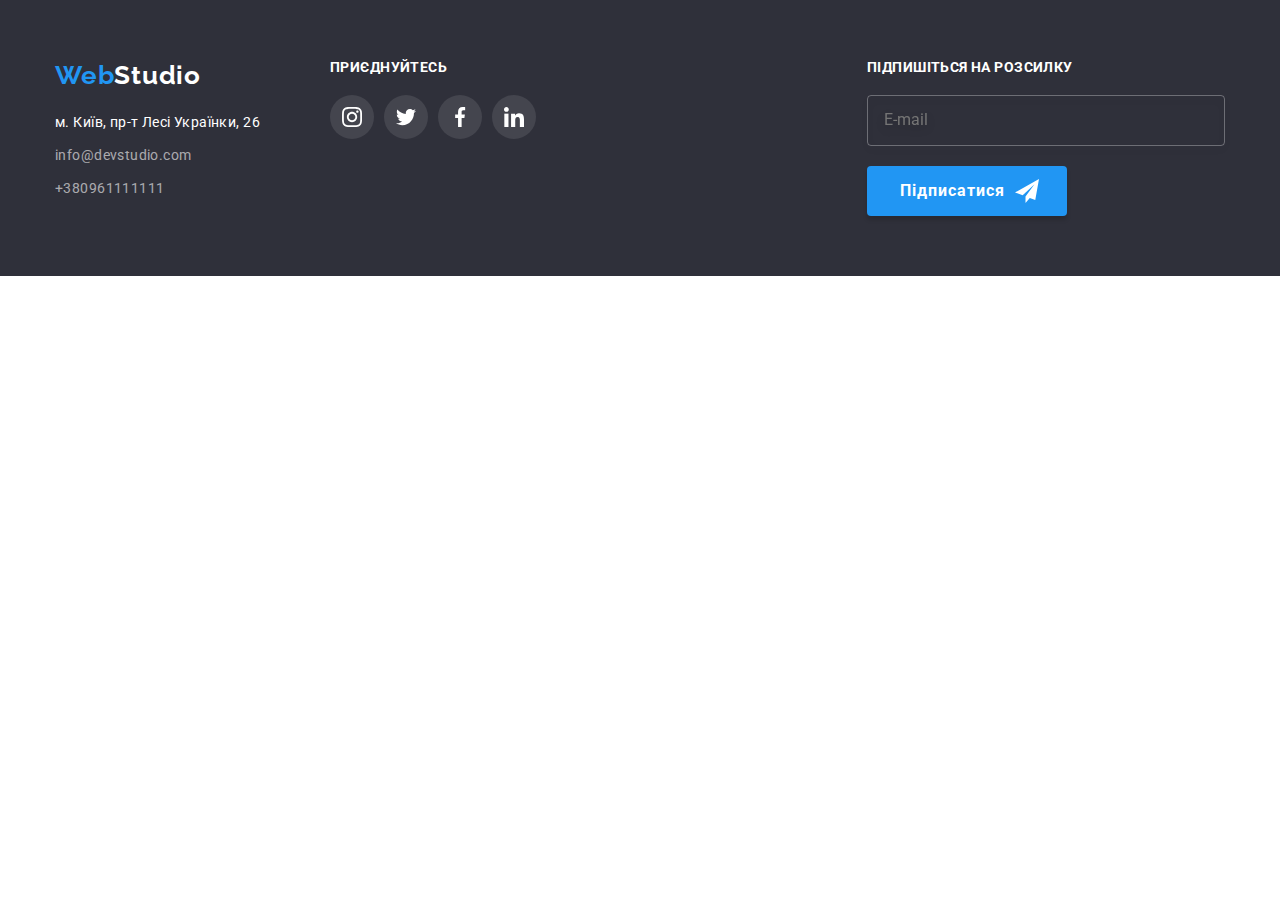
==== commit 50e8c405: "aдаптивний футер" ====
--- a/index.html
+++ b/index.html
@@ -147,9 +147,9 @@
     </header> -->
 
     <!-- ГОЛОВНА ЧАСТИНА -->
-    <main>
-      <!-- СЕКЦІЯ ГЕРОЯ -->
-      <!-- <section class="section hero">
+    <!-- <main> -->
+    <!-- СЕКЦІЯ ГЕРОЯ -->
+    <!-- <section class="section hero">
         <div class="container">
           <h1 class="hero-title">ЕФЕКТИВНІ РІШЕННЯ ДЛЯ ВАШОГО БІЗНЕСУ</h1>
           <button
@@ -162,8 +162,8 @@
         </div>
       </section> -->
 
-      <!-- СЕКЦІЯ ПЕРЕВАГ -->
-      <!-- <section class="section features">
+    <!-- СЕКЦІЯ ПЕРЕВАГ -->
+    <!-- <section class="section features">
         <div class="container">
           <h2 class="section__title visually-hidden">Наші переваги</h2>
           <ul class="features__list list">
@@ -218,8 +218,8 @@
         </div>
       </section> -->
 
-      <!-- СЕКЦІЯ ПРИКЛАДУ РОБІТ -->
-      <!-- <section class="section work">
+    <!-- СЕКЦІЯ ПРИКЛАДУ РОБІТ -->
+    <!-- <section class="section work">
         <div class="container">
           <h2 class="section__title">Чим ми займаємося</h2>
           <ul class="work__list list">
@@ -254,9 +254,9 @@
         </div>
       </section> -->
 
-      <!-- СЕКЦІЯ КОМАНДИ -->
-
-      <!-- <section class="section team">
+    <!-- СЕКЦІЯ КОМАНДИ -->
+
+    <!-- <section class="section team">
         <div class="container">
           <h2 class="section__title">Наша команда</h2>
           <ul class="team-list list">
@@ -587,8 +587,8 @@
         </div>
       </section> -->
 
-      <!-- СЕКЦІЯ ПОСТІЙНИХ КЛІЄНТІВ -->
-      <section class="section clients">
+    <!-- СЕКЦІЯ ПОСТІЙНИХ КЛІЄНТІВ -->
+    <!-- <section class="section clients">
         <div class="container">
           <h2 class="section__title">Постійні клієнти</h2>
           <ul class="clients-list list">
@@ -631,75 +631,77 @@
           </ul>
         </div>
       </section>
-    </main>
+    </main> -->
 
     <!-- ФУТЕР -->
-    <!-- <footer class="main-footer">
+    <footer class="main-footer">
       <div class="container footer-container">
-        <div class="footer-adress">
-          <a class="main-footer-logo logo link" href="index.html"
-            ><span class="accent">Web</span>Studio</a
-          >
-          <address class="adress">
-            <ul class="adress-list list">
-              <li class="adress-list-item">
-                <a
-                  class="adress-list-mapa link"
-                  href="https://www.google.com.ua/maps/place/%D0%B1%D1%83%D0%BB.+%D0%9B%D0%B5%D1%81%D0%B8+%D0%A3%D0%BA%D1%80%D0%B0%D0%B8%D0%BD%D0%BA%D0%B8,+26,+%D0%9A%D0%B8%D0%B5%D0%B2,+02000/@50.4265807,30.5361971,17z/data=!3m1!4b1!4m5!3m4!1s0x40d4cf0e033ecbe9:0x57a4dffefec77da0!8m2!3d50.4265807!4d30.5383858?hl=ru"
-                  target="_blank"
-                  rel="noopener noreferrer"
-                  >м. Київ, пр-т Лесі Українки, 26</a
-                >
-              </li>
-              <li class="adress-list-item">
-                <a
-                  class="adress-list-link link"
-                  href="mailto:info@devstudio.com"
-                  >info@devstudio.com</a
-                >
-              </li>
-              <li class="adress-list-item">
-                <a class="adress-list-link link" href="tel:+380961111111"
-                  >+380961111111</a
-                >
+        <div class="tablet-footer__container">
+          <div class="footer-adress">
+            <a class="main-footer-logo logo link" href="index.html"
+              ><span class="accent">Web</span>Studio</a
+            >
+            <address class="adress">
+              <ul class="adress-list list">
+                <li class="adress-list-item">
+                  <a
+                    class="adress-list-mapa link"
+                    href="https://www.google.com.ua/maps/place/%D0%B1%D1%83%D0%BB.+%D0%9B%D0%B5%D1%81%D0%B8+%D0%A3%D0%BA%D1%80%D0%B0%D0%B8%D0%BD%D0%BA%D0%B8,+26,+%D0%9A%D0%B8%D0%B5%D0%B2,+02000/@50.4265807,30.5361971,17z/data=!3m1!4b1!4m5!3m4!1s0x40d4cf0e033ecbe9:0x57a4dffefec77da0!8m2!3d50.4265807!4d30.5383858?hl=ru"
+                    target="_blank"
+                    rel="noopener noreferrer"
+                    >м. Київ, пр-т Лесі Українки, 26</a
+                  >
+                </li>
+                <li class="adress-list-item">
+                  <a
+                    class="adress-list-link link"
+                    href="mailto:info@devstudio.com"
+                    >info@devstudio.com</a
+                  >
+                </li>
+                <li class="adress-list-item">
+                  <a class="adress-list-link link" href="tel:+380961111111"
+                    >+380961111111</a
+                  >
+                </li>
+              </ul>
+            </address>
+          </div>
+
+          <!-- ПРИЄДНУЙСЯ -->
+          <div class="footer-join">
+            <h3 class="footer-join-title">Приєднуйтесь</h3>
+            <ul class="list social-icon-list">
+              <li class="social-icon-item footer-join-item">
+                <a class="social-icon-link" href=""
+                  ><svg class="footer-join-icon" width="20" height="20">
+                    <use href="./images/icons.svg#icon-instagram"></use></svg
+                ></a>
+              </li>
+              <li class="social-icon-item footer-join-item">
+                <a class="social-icon-link" href=""
+                  ><svg class="footer-join-icon" width="20" height="20">
+                    <use href="./images/icons.svg#icon-twitter"></use></svg
+                ></a>
+              </li>
+              <li class="social-icon-item footer-join-item">
+                <a class="social-icon-link" href=""
+                  ><svg class="footer-join-icon" width="20" height="20">
+                    <use href="./images/icons.svg#icon-facebook"></use></svg
+                ></a>
+              </li>
+              <li class="social-icon-item footer-join-item">
+                <a class="social-icon-link" href=""
+                  ><svg class="footer-join-icon" width="20" height="20">
+                    <use href="./images/icons.svg#icon-linkedin"></use></svg
+                ></a>
               </li>
             </ul>
-          </address>
-        </div> -->
-
-    <!-- ПРИЄДНУЙСЯ -->
-    <!-- <div class="footer-join">
-          <h3 class="footer-join-title">Приєднуйтесь</h3>
-          <ul class="list social-icon-list">
-            <li class="social-icon-item footer-join-item">
-              <a class="social-icon-link" href=""
-                ><svg class="footer-join-icon" width="20" height="20">
-                  <use href="./images/icons.svg#icon-instagram"></use></svg
-              ></a>
-            </li>
-            <li class="social-icon-item footer-join-item">
-              <a class="social-icon-link" href=""
-                ><svg class="footer-join-icon" width="20" height="20">
-                  <use href="./images/icons.svg#icon-twitter"></use></svg
-              ></a>
-            </li>
-            <li class="social-icon-item footer-join-item">
-              <a class="social-icon-link" href=""
-                ><svg class="footer-join-icon" width="20" height="20">
-                  <use href="./images/icons.svg#icon-facebook"></use></svg
-              ></a>
-            </li>
-            <li class="social-icon-item footer-join-item">
-              <a class="social-icon-link" href=""
-                ><svg class="footer-join-icon" width="20" height="20">
-                  <use href="./images/icons.svg#icon-linkedin"></use></svg
-              ></a>
-            </li>
-          </ul>
-        </div> -->
-
-    <!-- ПІДПИСУЙСЯ -->
-    <!-- <div class="subscribe">
+          </div>
+        </div>
+
+        <!-- ПІДПИСУЙСЯ -->
+        <div class="subscribe">
           <p class="subscribe-discription">Підпишіться на розсилку</p>
           <form class="subscribe-wrapper">
             <label class="subscribe-label">
@@ -721,7 +723,7 @@
           </form>
         </div>
       </div>
-    </footer> -->
+    </footer>
 
     <!-- <div class="backdrop is-hidden" data-modal>
       <div class="modal">
--- a/css/main.min.css
+++ b/css/main.min.css
@@ -1,2 +1,2 @@
-:root{--primery-text-color: #757575;--accent-color: #2196F3;--primery-white-color: #FFFFFF;--primery-grey-color: #212121;--primery-black-color: #000000;--backgrounh-primery-color: #F5F5F5;--backgrounh-secondary-color: #F5F4FA;--backgrounh-third-color: #2F303A;--ramka-color: #EEEEEE;--background-button-active: #188CE8;--background-hero: #C4C4C4;--accent-grey-icon: #AFB1B8;--transition-dur-and-fun: 250ms cubic-bezier(0.4, 0, 0.2, 1)}.visually-hidden{position:absolute;width:1px;height:1px;margin:-1px;border:0;padding:0;white-space:nowrap;clip-path:inset(100%);clip:rect(0 0 0 0);overflow:hidden}.social-icon-link,.modal-close-button,.wrapper{display:flex;justify-content:center;align-items:center}.link{text-decoration:none}.list{list-style-type:none}h1,h2,h3,h4,h5,h6,p{margin-top:0;margin-bottom:0}ul,ol{margin-top:0;margin-bottom:0;padding-left:0}img{display:block}button{cursor:pointer}body{font-family:"Roboto", sans-serif;color:var(--primery-text-color)}.section{padding-top:60px;padding-bottom:60px}@media screen and (min-width: 1200px){.section{padding-top:94px;padding-bottom:94px}}.container{width:100%;padding-right:15px;padding-left:15px}@media screen and (min-width: 480px){.container{width:480px;margin:auto}}@media screen and (min-width: 768px){.container{width:768px}}@media screen and (min-width: 1200px){.container{width:1200px}}@media screen and (max-width: 767px){.mobile-menu{position:fixed;z-index:100;top:0;left:0;width:100%;height:100%;max-height:796px;box-shadow:0 0 0 100vmax rgba(0,0,0,0.2);opacity:0;visibility:hidden;pointer-events:none;transition:opacity var(--transition-dur-and-fun),visibility var(--transition-dur-and-fun)}.mobile-menu.is-open{opacity:1;visibility:visible;pointer-events:auto}.mobile-menu__container{height:100%;position:relative;padding:48px 40px;margin:auto;display:flex;flex-direction:column;justify-content:space-between;background-color:var(--primery-white-color)}.mobile-menu__close-btn{position:absolute;right:15px;top:10px;padding:0;line-height:0;border:none;background-color:transparent}.mobile-menu__close-btn .mobile-menu__close-icon{transition:fill var(--transition-dur-and-fun)}.mobile-menu__close-btn:hover .mobile-menu__close-icon,.mobile-menu__close-btn:focus .mobile-menu__close-icon{fill:var(--accent-color)}.navigation-mobile__list{font-weight:500;font-size:40px;line-height:1.17;letter-spacing:0.02em}.navigation-mobile__item:not(:last-child){margin-bottom:35px}.navigation-mobile__link{color:var(--primery-grey-color)}.navigation-mobile__link.active{color:var(--accent-color)}.mobile-menu__footer{font-weight:500;letter-spacing:0.02em}.contact-mobile__item-tel{font-size:34px;line-height:1.17;margin-bottom:32px}.contact-mobile__link-tel{color:var(--accent-color)}.contact-mobile__item-mail{font-size:24px;line-height:1.16;margin-bottom:64px}.contact-mobile__link-mail{color:var(--primery-text-color)}.social-mobile__list{display:flex}.social-mobile__item{font-size:18px;line-height:1.2;padding:0 10px}.social-mobile__item:first-child{padding-left:0}.social-mobile__item:last-child{padding-right:0}.social-mobile__item:not(:last-child){border-right:1px solid rgba(33,33,33,0.2)}.social-mobile__link{color:var(--accent-color)}}@media screen and (min-width: 768px){.mobile-menu{display:none}}.button{border-radius:4px;border:none}.primery-btn{background-color:var(--accent-color);box-shadow:0px 4px 4px rgba(0,0,0,0.15);font-weight:700;font-size:16px;line-height:1.9;letter-spacing:0.06em;color:var(--primery-white-color)}.logo{font-family:'Raleway', sans-serif;font-weight:700;font-size:26px;line-height:1.2;letter-spacing:0.03em;color:var(--primery-black-color)}.logo .accent{color:var(--accent-color)}.section__title{font-size:36px;line-height:1.2;text-align:center;letter-spacing:0.03em;color:var(--primery-grey-color);margin-bottom:50px}.social-icon-list{display:flex;column-gap:10px;justify-content:center}.social-icon-link{width:44px;height:44px;border-radius:50%;transition:background-color var(--transition-dur-and-fun)}.social-icon-link:hover{background-color:var(--accent-color)}.modal-close-button{position:absolute;top:8px;right:8px;background-color:transparent;border:1px solid rgba(0,0,0,0.1);border-radius:50%;padding:0;width:30px;height:30px}.modal-close-icon{fill:var(--primery-black-color);transition:fill var(--transition-dur-and-fun)}.modal-close-button:hover .modal-close-icon{fill:var(--accent-color)}.modal-description{font-weight:700;font-size:20px;line-height:1.1;text-align:center;letter-spacing:0.03em;color:var(--primery-grey-color);margin-bottom:12px}.modal-lable{display:block;font-size:12px;line-height:1.2;letter-spacing:0.01em;color:var(--primery-text-color);margin-bottom:10px}.modal-lable-disc{display:block;margin-bottom:4px}.modal-input-wrapper{position:relative}.modal-input{border:1px solid rgba(33,33,33,0.2);border-radius:4px;width:100%;height:40px;padding-left:42px;transition:border var(--transition-dur-and-fun)}.modal-input:hover{outline:none;border:1px solid var(--accent-color);cursor:pointer}.modal-input:focus{outline:none;border:1px solid var(--accent-color);cursor:text}.modal-icon{position:absolute;left:11px;top:50%;fill:var(--primery-grey-color);transform:translateY(-50%);transition:fill var(--transition-dur-and-fun)}.modal-input:focus+.modal-icon{fill:var(--accent-color)}.modal-textarea-wrapper{display:block;margin-bottom:20px}.modal-textarea{display:block;padding:12px 16px;width:100%;height:120px;resize:none;border:1px solid rgba(33,33,33,0.2);border-radius:4px;transition:border var(--transition-dur-and-fun)}.modal-textarea:hover{outline:none;border:1px solid var(--accent-color);cursor:pointer}.modal-textarea:focus{outline:none;border:1px solid var(--accent-color);cursor:text}.modal-textarea::placeholder{font-size:14px;line-height:1.1;letter-spacing:0.01em;color:rgba(117,117,117,0.5)}@media screen and (min-width: 1200){.modal-textarea::placeholder{font-size:12px;line-height:1.2}}.modal-rigts{position:relative;display:flex;justify-content:center;align-items:center;font-size:12px;line-height:1.16;letter-spacing:0.03em;color:var(--primery-text-color);margin-bottom:30px}.modal-svg{position:absolute;top:50%;left:0;transform:translateY(-50%);border:2px solid var(--primery-grey-color);border-radius:2px;cursor:pointer;transition:background-color var(--transition-dur-and-fun),border var(--transition-dur-and-fun)}@media screen and (max-width: 480px){.modal-rigts{flex-direction:column;align-items:end}.modal-svg{top:75%}}.modal-svg-icon{fill:var(--primery-white-color)}.modal-checkbox:focus+.modal-svg{outline:1px solid var(--accent-color)}.modal-link{color:var(--accent-color)}.modal-checkbox:checked+.modal-svg{background-color:var(--accent-color);border:2px solid var(--accent-color)}.modal-checkbox:checked+.modal-svg .modal-svg-icon{display:block}@media screen and (min-width: 1200px){.modal-rigts{font-size:14px;line-height:1.7}.modal-svg{left:12px}}.modal-send-btn{display:block;margin:auto;padding:10px 52px;transition:background-color var(--transition-dur-and-fun)}.modal-send-btn:hover,.modal-send-btn:focus{background-color:var(--background-button-active)}.modal{position:absolute;top:50%;left:50%;transform:translate(-50%, -50%);background-color:var(--primery-white-color);width:100%;padding:40px}@media screen and (min-width: 480px){.modal{width:450px}}@media screen and (min-width: 1200px){.modal{width:528px}}.filters{display:flex;justify-content:center;margin-bottom:50px;column-gap:8px}.filters-item{transition:box-shadow var(--transition-dur-and-fun)}.filters-item:hover,.filters-item:focus{box-shadow:0px 3px 1px rgba(0,0,0,0.1),0px 1px 2px rgba(0,0,0,0.08),0px 2px 2px rgba(0,0,0,0.12)}.filters-item-btn{min-width:73px;font-size:16px;line-height:1.6;letter-spacing:0.03em;color:var(--primery-grey-color);background-color:var(--backgrounh-secondary-color);padding:6px 22px;transition:color var(--transition-dur-and-fun),background-color var(--transition-dur-and-fun)}.filters-item-btn:hover,.filters-item-btn:focus{color:var(--primery-white-color);background-color:var(--accent-color)}@media screen and (max-width: 767px){.navigation{display:none}.contact-list{display:none}.mobile-menu-btn{background-color:transparent;border:none;padding:0;line-height:0}.mobile-burger-menu-btn{padding:0;line-height:0;border:none;background-color:transparent}}.main-header{background-color:var(--primery-white-color)}.main-header-content{position:relative;display:flex;align-items:center;justify-content:space-between;padding-top:10px;padding-bottom:10px;margin:auto}@media screen and (min-width: 768px){.main-header-content{padding:0}.mobile-burger-menu-btn{display:none}.main-header-content{display:flex;justify-content:flex-start;border-bottom:1px solid #ECECEC}.main-header-logo{margin-right:88px}.navigation-list{display:flex;font-weight:500;font-size:14px;line-height:1.2;letter-spacing:0.02em;column-gap:50px}.navigation-list .active{color:var(--accent-color)}.navigation-list-item{position:relative;padding-top:32px;padding-bottom:32px}.navigation-list-link{color:var(--primery-grey-color);transition:color var(--transition-dur-and-fun)}.navigation-list-link:hover,.navigation-list-link:focus{color:var(--accent-color)}.navigation-list-link.active::after{position:absolute;left:0;bottom:-1px;content:"";width:100%;height:4px;background:var(--accent-color);border-radius:2px}.contact-list{font-weight:500;font-size:12px;line-height:1.16;letter-spacing:0.02em;margin-left:auto}.contact-list-item:hover{color:var(--accent-color)}.contact-list-item:first-child{margin-bottom:10px}.contact-list-link{position:relative;color:var(--primery-text-color);transition:color var(--transition-dur-and-fun);display:flex;align-items:center}.contact-list-link:hover,.contact-list-link:focus{color:var(--accent-color)}.contact-list-icon{display:none}.contact-list-icon-tablet{fill:var(--primery-text-color);margin-right:8px}.contact-list-link .contact-list-icon-tablet{transition:fill var(--transition-dur-and-fun)}.contact-list-link:hover .contact-list-icon-tablet,.contact-list-link:focus .contact-list-icon-tablet{fill:var(--accent-color)}}@media screen and (min-width: 1200px){.contact-list-icon-tablet{display:none}.contact-list-icon{display:block;fill:var(--primery-text-color)}.main-header-logo{margin-right:93px}.contact-list{font-size:14px;line-height:1.2;letter-spacing:0.02em;display:flex;column-gap:30px}.contact-list-item{position:relative}.contact-list-link{column-gap:10px}.contact-list-link .contact-list-icon{transition:fill var(--transition-dur-and-fun)}.contact-list-link:hover .contact-list-icon,.contact-list-link:focus .contact-list-icon{fill:var(--accent-color)}}@media (min-device-pixel-ratio: 2), (min-resolution: 192dpi), (min-resolution: 2dppx){.hero{background-image:url("../images/desctops/hero@2x-d.jpg")}}.hero{margin:auto;text-align:center;background-color:var(--background-hero);background-image:linear-gradient(rgba(47,48,58,0.4), rgba(47,48,58,0.4)),url(../images/desctops/hero-d.jpg);padding-top:118px;padding-bottom:118px}.hero-title{font-weight:900;font-size:26px;line-height:1.6;letter-spacing:0.06em;margin-right:auto;margin-left:auto;margin-bottom:30px;text-transform:uppercase;color:var(--primery-white-color)}.hero-btn{padding:10px 24px;transition:background-color var(--transition-dur-and-fun)}.hero-btn:hover,.hero-btn:focus{background-color:var(--background-button-active)}@media screen and (min-width: 480px){.hero{max-width:480px}.hero-title{width:360px}}@media screen and (min-width: 768px){.hero{max-width:768px}}@media screen and (min-width: 1200px){.hero{max-width:1200px;padding-top:200px;padding-bottom:200px}.hero-title{width:696px;font-size:44px;line-height:1.4}.hero-btn{padding:10px 32px}}.features{background-color:var(--primery-white-color)}.features__item-title{font-size:14px;line-height:1.1;letter-spacing:0.03em;text-transform:uppercase;color:var(--primery-grey-color);display:inline-block;margin-bottom:10px}.features__item-description{font-size:14px;line-height:1.7;letter-spacing:0.03em}.wrapper{height:120px;background-color:var(--backgrounh-secondary-color);border-radius:4px;margin-bottom:30px}@media screen and (max-width: 767px){.features__item:not(:last-child){margin-bottom:30px}}@media screen and (min-width: 768px){.features__list{display:flex;flex-wrap:wrap;gap:30px}.features__item{flex-basis:calc((100% - 30px) / 2)}}@media screen and (min-width: 1200px){.features__item{flex-basis:calc((100% - 3 * 30px) / 4)}.features__section{padding-bottom:94px}}@media screen and (max-width: 1199px){.work{display:none}}@media screen and (min-width: 1200px){.work{padding-top:47px;background-color:var(--primery-white-color)}.work__list{display:flex;flex-wrap:wrap;column-gap:30px}.work__item{position:relative;flex-basis:calc((100% - 2 * 30px) / 3)}.work__item-title{position:absolute;bottom:0;width:100%;color:var(--primery-white-color);font-size:14px;line-height:1.1;letter-spacing:0.03em;text-transform:uppercase;text-align:center;background-color:rgba(47,48,58,0.8);padding:27px 0}}.team{background-color:var(--backgrounh-secondary-color)}.team-item{background-color:var(--primery-white-color);border-radius:0px 0px 4px 4px;text-align:center;box-shadow:0px 1px 3px rgba(0,0,0,0.12),0px 1px 1px rgba(0,0,0,0.14),0px 2px 1px rgba(0,0,0,0.2)}.team-photo{width:100%}@media screen and (max-width: 767px){.team-item:not(:last-child){margin-bottom:30px}}.team-description{padding:30px 32px}.team-head{font-weight:500;font-size:16px;line-height:1.2;letter-spacing:0.03em;color:var(--primery-grey-color);margin-bottom:10px}.team-text{font-size:16px;line-height:1.2;letter-spacing:0.03em;margin-bottom:16px}.team-description-icon{fill:var(--accent-grey-icon)}.social-icon-link .team-description-icon{transition:fill var(--transition-dur-and-fun)}.social-icon-link:hover .team-description-icon{fill:var(--primery-white-color)}@media screen and (min-width: 768px){.team-item{flex-basis:calc((100% - 30px) / 2)}.team-list{display:flex;flex-wrap:wrap;gap:30px}}@media screen and (min-width: 1200px){.team-item{flex-basis:calc((100% - 3 * 30px) / 4)}}.clients-list{display:flex;flex-wrap:wrap;justify-content:center;gap:30px}.clients-item{flex-basis:calc((100% - 30px) / 2);padding:16px 50px;border:1px solid var(--accent-grey-icon);border-radius:4px;cursor:pointer;transition:border var(--transition-dur-and-fun)}.clients-item:hover{border:1px solid var(--accent-color)}@media screen and (max-width: 479px){.clients-list{display:block;text-align:center}.clients-item:not(:last-child){margin-bottom:30px}}.clients-item .clients-icon{transition:fill var(--transition-dur-and-fun)}.clients-icon{fill:var(--accent-grey-icon)}.clients-item:hover .clients-icon{fill:var(--accent-color)}@media screen and (min-width: 768px){.clients-item{flex-basis:calc((100% - 2 * 30px) / 3);padding:16px 58px}}@media screen and (min-width: 1200px){.clients-item{flex-basis:calc((100% - 5 * 30px) / 6);padding:16px 30px}}.main-footer{background-color:var(--backgrounh-third-color);padding-top:60px;padding-bottom:60px}.main-footer-logo{color:var(--primery-white-color);display:inline-block;margin-bottom:20px}.footer-container{display:flex;column-gap:70px}.adress{font-style:normal;font-size:14px;line-height:1.7;letter-spacing:0.03em}.adress-list-mapa{color:var(--primery-white-color);display:inline-block;margin-bottom:0}.adress-list-link{color:rgba(255,255,255,0.6);transition:color var(--transition-dur-and-fun)}.adress-list-link:hover,.adress-list-link:focus{color:var(--accent-color)}.adress-list-item:not(:last-child){margin-bottom:9px}.footer-join-title{font-size:14px;line-height:1.1;letter-spacing:0.03em;text-transform:uppercase;color:var(--primery-white-color);margin-bottom:32px}.footer-join-icon{fill:var(--primery-white-color)}.footer-join-item{background-color:rgba(255,255,255,0.1);border-radius:50%}.subscribe{margin-left:auto}.subscribe-input{width:358px;border:1px solid rgba(255,255,255,0.3);filter:drop-shadow(0px 4px 4px rgba(0,0,0,0.15));border-radius:4px;background-color:transparent;padding:15px 16px;margin-right:12px}.subscribe-btn{padding:10px 62px 10px 33px}.subscribe-discription{font-size:14px;font-weight:700;line-height:1.1;letter-spacing:0.03em;text-transform:uppercase;color:var(--primery-white-color);margin-bottom:20px}.subscribe-button-wrapper{position:relative;display:inline-block}.subscribe-icon-telegram{position:absolute;bottom:50%;right:28px;transform:translateY(50%)}.backdrop{position:fixed;top:0;left:0;z-index:100;width:100%;height:100%;background:rgba(0,0,0,0.2);visibility:visible;transform:scale(1);transition:opacity var(--transition-dur-and-fun),visibility var(--transition-dur-and-fun),transform var(--transition-dur-and-fun)}.backdrop.is-hidden{opacity:0;visibility:hidden;pointer-events:none;transform:scale(0.7)}.main-portfolio{background-color:var(--primery-white-color)}.portfolio-title{margin-bottom:58px;text-align:center}.preview{display:flex;flex-wrap:wrap;column-gap:30px;row-gap:30px}.preview-thumb{position:relative;overflow:hidden}.preview-overlay{position:absolute;bottom:0;height:100%;width:100%;background:rgba(33,150,243,0.9);transform:translateY(100%);transition:transform var(--transition-dur-and-fun);padding:63px 24px}.preview-item:hover .preview-overlay,.preview-item:focus .preview-overlay{transform:translateY(0%)}.preview-overlay-discription{font-size:18px;line-height:1.56;letter-spacing:0.03em;color:var(--primery-white-color)}.preview-item{background-color:var(--primery-white-color);width:calc((100% - 2 * 30px) / 3);transition:box-shadow var(--transition-dur-and-fun)}.preview-item:hover,.preview-item:focus{transform:translateY(0%);box-shadow:0px 1px 1px rgba(0,0,0,0.12),0px 4px 4px rgba(0,0,0,0.06),1px 4px 6px rgba(0,0,0,0.16)}.preview-item-link{display:inline-block}.preview-item-content{border:1px solid var(--ramka-color);border-top:none;padding:20px 24px}.preview-item-title{font-size:18px;line-height:2;letter-spacing:0.06em;color:var(--primery-grey-color);margin-bottom:4px}.preview-item-text{font-size:16px;line-height:1.9;letter-spacing:0.03em;color:var(--primery-text-color)}
+:root{--primery-text-color: #757575;--accent-color: #2196F3;--primery-white-color: #FFFFFF;--primery-grey-color: #212121;--primery-black-color: #000000;--backgrounh-primery-color: #F5F5F5;--backgrounh-secondary-color: #F5F4FA;--backgrounh-third-color: #2F303A;--ramka-color: #EEEEEE;--background-button-active: #188CE8;--background-hero: #C4C4C4;--accent-grey-icon: #AFB1B8;--transition-dur-and-fun: 250ms cubic-bezier(0.4, 0, 0.2, 1)}.visually-hidden{position:absolute;width:1px;height:1px;margin:-1px;border:0;padding:0;white-space:nowrap;clip-path:inset(100%);clip:rect(0 0 0 0);overflow:hidden}.social-icon-link,.modal-close-button,.wrapper{display:flex;justify-content:center;align-items:center}.link{text-decoration:none}.list{list-style-type:none}h1,h2,h3,h4,h5,h6,p{margin-top:0;margin-bottom:0}ul,ol{margin-top:0;margin-bottom:0;padding-left:0}img{display:block}button{cursor:pointer}body{font-family:"Roboto", sans-serif;color:var(--primery-text-color)}.section{padding-top:60px;padding-bottom:60px}@media screen and (min-width: 1200px){.section{padding-top:94px;padding-bottom:94px}}.container{width:100%;padding-right:15px;padding-left:15px}@media screen and (min-width: 480px){.container{width:480px;margin:auto}}@media screen and (min-width: 768px){.container{width:768px}}@media screen and (min-width: 1200px){.container{width:1200px}}@media screen and (max-width: 767px){.mobile-menu{position:fixed;z-index:100;top:0;left:0;width:100%;height:100%;max-height:796px;box-shadow:0 0 0 100vmax rgba(0,0,0,0.2);opacity:0;visibility:hidden;pointer-events:none;transition:opacity var(--transition-dur-and-fun),visibility var(--transition-dur-and-fun)}.mobile-menu.is-open{opacity:1;visibility:visible;pointer-events:auto}.mobile-menu__container{height:100%;position:relative;padding:48px 40px;margin:auto;display:flex;flex-direction:column;justify-content:space-between;background-color:var(--primery-white-color)}.mobile-menu__close-btn{position:absolute;right:15px;top:10px;padding:0;line-height:0;border:none;background-color:transparent}.mobile-menu__close-btn .mobile-menu__close-icon{transition:fill var(--transition-dur-and-fun)}.mobile-menu__close-btn:hover .mobile-menu__close-icon,.mobile-menu__close-btn:focus .mobile-menu__close-icon{fill:var(--accent-color)}.navigation-mobile__list{font-weight:500;font-size:40px;line-height:1.17;letter-spacing:0.02em}.navigation-mobile__item:not(:last-child){margin-bottom:35px}.navigation-mobile__link{color:var(--primery-grey-color)}.navigation-mobile__link.active{color:var(--accent-color)}.mobile-menu__footer{font-weight:500;letter-spacing:0.02em}.contact-mobile__item-tel{font-size:34px;line-height:1.17;margin-bottom:32px}.contact-mobile__link-tel{color:var(--accent-color)}.contact-mobile__item-mail{font-size:24px;line-height:1.16;margin-bottom:64px}.contact-mobile__link-mail{color:var(--primery-text-color)}.social-mobile__list{display:flex}.social-mobile__item{font-size:18px;line-height:1.2;padding:0 10px}.social-mobile__item:first-child{padding-left:0}.social-mobile__item:last-child{padding-right:0}.social-mobile__item:not(:last-child){border-right:1px solid rgba(33,33,33,0.2)}.social-mobile__link{color:var(--accent-color)}}@media screen and (min-width: 768px){.mobile-menu{display:none}}.button{border-radius:4px;border:none}.primery-btn{background-color:var(--accent-color);box-shadow:0px 4px 4px rgba(0,0,0,0.15);font-weight:700;font-size:16px;line-height:1.9;letter-spacing:0.06em;color:var(--primery-white-color)}.logo{font-family:'Raleway', sans-serif;font-weight:700;font-size:24px;line-height:1.16;letter-spacing:0.03em;color:var(--primery-black-color)}.logo .accent{color:var(--accent-color)}@media screen and (min-width: 1200px){.logo{font-size:26px;line-height:1.2}}.section__title{font-size:36px;line-height:1.2;text-align:center;letter-spacing:0.03em;color:var(--primery-grey-color);margin-bottom:50px}.social-icon-list{display:flex;column-gap:10px;justify-content:center}.social-icon-link{width:44px;height:44px;border-radius:50%;transition:background-color var(--transition-dur-and-fun)}.social-icon-link:hover{background-color:var(--accent-color)}.modal-close-button{position:absolute;top:8px;right:8px;background-color:transparent;border:1px solid rgba(0,0,0,0.1);border-radius:50%;padding:0;width:30px;height:30px}.modal-close-icon{fill:var(--primery-black-color);transition:fill var(--transition-dur-and-fun)}.modal-close-button:hover .modal-close-icon{fill:var(--accent-color)}.modal-description{font-weight:700;font-size:20px;line-height:1.1;text-align:center;letter-spacing:0.03em;color:var(--primery-grey-color);margin-bottom:12px}.modal-lable{display:block;font-size:12px;line-height:1.2;letter-spacing:0.01em;color:var(--primery-text-color);margin-bottom:10px}.modal-lable-disc{display:block;margin-bottom:4px}.modal-input-wrapper{position:relative}.modal-input{border:1px solid rgba(33,33,33,0.2);border-radius:4px;width:100%;height:40px;padding-left:42px;transition:border var(--transition-dur-and-fun)}.modal-input:hover{outline:none;border:1px solid var(--accent-color);cursor:pointer}.modal-input:focus{outline:none;border:1px solid var(--accent-color);cursor:text}.modal-icon{position:absolute;left:11px;top:50%;fill:var(--primery-grey-color);transform:translateY(-50%);transition:fill var(--transition-dur-and-fun)}.modal-input:focus+.modal-icon{fill:var(--accent-color)}.modal-textarea-wrapper{display:block;margin-bottom:20px}.modal-textarea{display:block;padding:12px 16px;width:100%;height:120px;resize:none;border:1px solid rgba(33,33,33,0.2);border-radius:4px;transition:border var(--transition-dur-and-fun)}.modal-textarea:hover{outline:none;border:1px solid var(--accent-color);cursor:pointer}.modal-textarea:focus{outline:none;border:1px solid var(--accent-color);cursor:text}.modal-textarea::placeholder{font-size:14px;line-height:1.1;letter-spacing:0.01em;color:rgba(117,117,117,0.5)}@media screen and (min-width: 1200){.modal-textarea::placeholder{font-size:12px;line-height:1.2}}.modal-rigts{position:relative;display:flex;justify-content:center;align-items:center;font-size:12px;line-height:1.16;letter-spacing:0.03em;color:var(--primery-text-color);margin-bottom:30px}.modal-svg{position:absolute;top:50%;left:0;transform:translateY(-50%);border:2px solid var(--primery-grey-color);border-radius:2px;cursor:pointer;transition:background-color var(--transition-dur-and-fun),border var(--transition-dur-and-fun)}@media screen and (max-width: 480px){.modal-rigts{flex-direction:column;align-items:end}.modal-svg{top:75%}}.modal-svg-icon{fill:var(--primery-white-color)}.modal-checkbox:focus+.modal-svg{outline:1px solid var(--accent-color)}.modal-link{color:var(--accent-color)}.modal-checkbox:checked+.modal-svg{background-color:var(--accent-color);border:2px solid var(--accent-color)}.modal-checkbox:checked+.modal-svg .modal-svg-icon{display:block}@media screen and (min-width: 1200px){.modal-rigts{font-size:14px;line-height:1.7}.modal-svg{left:12px}}.modal-send-btn{display:block;margin:auto;padding:10px 52px;transition:background-color var(--transition-dur-and-fun)}.modal-send-btn:hover,.modal-send-btn:focus{background-color:var(--background-button-active)}.modal{position:absolute;top:50%;left:50%;transform:translate(-50%, -50%);background-color:var(--primery-white-color);width:100%;padding:40px}@media screen and (min-width: 480px){.modal{width:450px}}@media screen and (min-width: 1200px){.modal{width:528px}}.filters{display:flex;justify-content:center;margin-bottom:50px;column-gap:8px}.filters-item{transition:box-shadow var(--transition-dur-and-fun)}.filters-item:hover,.filters-item:focus{box-shadow:0px 3px 1px rgba(0,0,0,0.1),0px 1px 2px rgba(0,0,0,0.08),0px 2px 2px rgba(0,0,0,0.12)}.filters-item-btn{min-width:73px;font-size:16px;line-height:1.6;letter-spacing:0.03em;color:var(--primery-grey-color);background-color:var(--backgrounh-secondary-color);padding:6px 22px;transition:color var(--transition-dur-and-fun),background-color var(--transition-dur-and-fun)}.filters-item-btn:hover,.filters-item-btn:focus{color:var(--primery-white-color);background-color:var(--accent-color)}@media screen and (max-width: 767px){.navigation{display:none}.contact-list{display:none}.mobile-menu-btn{background-color:transparent;border:none;padding:0;line-height:0}.mobile-burger-menu-btn{padding:0;line-height:0;border:none;background-color:transparent}}.main-header{background-color:var(--primery-white-color)}.main-header-content{position:relative;display:flex;align-items:center;justify-content:space-between;padding-top:10px;padding-bottom:10px;margin:auto}@media screen and (min-width: 768px){.main-header-content{padding:0}.mobile-burger-menu-btn{display:none}.main-header-content{display:flex;justify-content:flex-start;border-bottom:1px solid #ECECEC}.main-header-logo{margin-right:88px}.navigation-list{display:flex;font-weight:500;font-size:14px;line-height:1.2;letter-spacing:0.02em;column-gap:50px}.navigation-list .active{color:var(--accent-color)}.navigation-list-item{position:relative;padding-top:32px;padding-bottom:32px}.navigation-list-link{color:var(--primery-grey-color);transition:color var(--transition-dur-and-fun)}.navigation-list-link:hover,.navigation-list-link:focus{color:var(--accent-color)}.navigation-list-link.active::after{position:absolute;left:0;bottom:-1px;content:"";width:100%;height:4px;background:var(--accent-color);border-radius:2px}.contact-list{font-weight:500;font-size:12px;line-height:1.16;letter-spacing:0.02em;margin-left:auto}.contact-list-item:hover{color:var(--accent-color)}.contact-list-item:first-child{margin-bottom:10px}.contact-list-link{position:relative;color:var(--primery-text-color);transition:color var(--transition-dur-and-fun);display:flex;align-items:center}.contact-list-link:hover,.contact-list-link:focus{color:var(--accent-color)}.contact-list-icon{display:none}.contact-list-icon-tablet{fill:var(--primery-text-color);margin-right:8px}.contact-list-link .contact-list-icon-tablet{transition:fill var(--transition-dur-and-fun)}.contact-list-link:hover .contact-list-icon-tablet,.contact-list-link:focus .contact-list-icon-tablet{fill:var(--accent-color)}}@media screen and (min-width: 1200px){.contact-list-icon-tablet{display:none}.contact-list-icon{display:block;fill:var(--primery-text-color)}.main-header-logo{margin-right:93px}.contact-list{font-size:14px;line-height:1.2;letter-spacing:0.02em;display:flex;column-gap:30px}.contact-list-item{position:relative}.contact-list-link{column-gap:10px}.contact-list-link .contact-list-icon{transition:fill var(--transition-dur-and-fun)}.contact-list-link:hover .contact-list-icon,.contact-list-link:focus .contact-list-icon{fill:var(--accent-color)}}@media (min-device-pixel-ratio: 2), (min-resolution: 192dpi), (min-resolution: 2dppx){.hero{background-image:url("../images/desctops/hero@2x-d.jpg")}}.hero{margin:auto;text-align:center;background-color:var(--background-hero);background-image:linear-gradient(rgba(47,48,58,0.4), rgba(47,48,58,0.4)),url(../images/desctops/hero-d.jpg);padding-top:118px;padding-bottom:118px}.hero-title{font-weight:900;font-size:26px;line-height:1.6;letter-spacing:0.06em;margin-right:auto;margin-left:auto;margin-bottom:30px;text-transform:uppercase;color:var(--primery-white-color)}.hero-btn{padding:10px 24px;transition:background-color var(--transition-dur-and-fun)}.hero-btn:hover,.hero-btn:focus{background-color:var(--background-button-active)}@media screen and (min-width: 480px){.hero{max-width:480px}.hero-title{width:360px}}@media screen and (min-width: 768px){.hero{max-width:768px}}@media screen and (min-width: 1200px){.hero{max-width:1200px;padding-top:200px;padding-bottom:200px}.hero-title{width:696px;font-size:44px;line-height:1.4}.hero-btn{padding:10px 32px}}.features{background-color:var(--primery-white-color)}.features__item-title{font-size:14px;line-height:1.1;letter-spacing:0.03em;text-transform:uppercase;color:var(--primery-grey-color);display:inline-block;margin-bottom:10px}.features__item-description{font-size:14px;line-height:1.7;letter-spacing:0.03em}.wrapper{height:120px;background-color:var(--backgrounh-secondary-color);border-radius:4px;margin-bottom:30px}@media screen and (max-width: 767px){.features__item:not(:last-child){margin-bottom:30px}}@media screen and (min-width: 768px){.features__list{display:flex;flex-wrap:wrap;gap:30px}.features__item{flex-basis:calc((100% - 30px) / 2)}}@media screen and (min-width: 1200px){.features__item{flex-basis:calc((100% - 3 * 30px) / 4)}.features__section{padding-bottom:94px}}@media screen and (max-width: 1199px){.work{display:none}}@media screen and (min-width: 1200px){.work{padding-top:47px;background-color:var(--primery-white-color)}.work__list{display:flex;flex-wrap:wrap;column-gap:30px}.work__item{position:relative;flex-basis:calc((100% - 2 * 30px) / 3)}.work__item-title{position:absolute;bottom:0;width:100%;color:var(--primery-white-color);font-size:14px;line-height:1.1;letter-spacing:0.03em;text-transform:uppercase;text-align:center;background-color:rgba(47,48,58,0.8);padding:27px 0}}.team{background-color:var(--backgrounh-secondary-color)}.team-item{background-color:var(--primery-white-color);border-radius:0px 0px 4px 4px;text-align:center;box-shadow:0px 1px 3px rgba(0,0,0,0.12),0px 1px 1px rgba(0,0,0,0.14),0px 2px 1px rgba(0,0,0,0.2)}.team-photo{width:100%}@media screen and (max-width: 767px){.team-item:not(:last-child){margin-bottom:30px}}.team-description{padding:30px 32px}.team-head{font-weight:500;font-size:16px;line-height:1.2;letter-spacing:0.03em;color:var(--primery-grey-color);margin-bottom:10px}.team-text{font-size:16px;line-height:1.2;letter-spacing:0.03em;margin-bottom:16px}.team-description-icon{fill:var(--accent-grey-icon)}.social-icon-link .team-description-icon{transition:fill var(--transition-dur-and-fun)}.social-icon-link:hover .team-description-icon{fill:var(--primery-white-color)}@media screen and (min-width: 768px){.team-item{flex-basis:calc((100% - 30px) / 2)}.team-list{display:flex;flex-wrap:wrap;gap:30px}}@media screen and (min-width: 1200px){.team-item{flex-basis:calc((100% - 3 * 30px) / 4)}}.clients-list{display:flex;flex-wrap:wrap;justify-content:center;gap:30px}.clients-item{flex-basis:calc((100% - 30px) / 2);padding:16px 50px;border:1px solid var(--accent-grey-icon);border-radius:4px;cursor:pointer;transition:border var(--transition-dur-and-fun)}.clients-item:hover{border:1px solid var(--accent-color)}@media screen and (max-width: 479px){.clients-list{display:block;text-align:center}.clients-item:not(:last-child){margin-bottom:30px}}.clients-item .clients-icon{transition:fill var(--transition-dur-and-fun)}.clients-icon{fill:var(--accent-grey-icon)}.clients-item:hover .clients-icon{fill:var(--accent-color)}@media screen and (min-width: 768px){.clients-item{flex-basis:calc((100% - 2 * 30px) / 3);padding:16px 58px}}@media screen and (min-width: 1200px){.clients-item{flex-basis:calc((100% - 5 * 30px) / 6);padding:16px 30px}}.main-footer{background-color:var(--backgrounh-third-color);text-align:center;padding-top:60px;padding-bottom:60px}.main-footer-logo{color:var(--primery-white-color);display:inline-block;margin-bottom:20px}@media screen and (min-width: 768px){.tablet-footer__container{display:flex;justify-content:space-between;margin-bottom:60px}}@media screen and (min-width: 1200px){.footer-container{display:flex}.tablet-footer__container{margin-bottom:0}.main-footer{text-align:start}}.footer-adress{margin-bottom:60px}.adress{font-style:normal;font-size:14px;line-height:1.7;letter-spacing:0.03em}.adress-list-mapa{color:var(--primery-white-color);display:inline-block;margin-bottom:0}.adress-list-link{color:rgba(255,255,255,0.6);transition:color var(--transition-dur-and-fun)}.adress-list-link:hover,.adress-list-link:focus{color:var(--accent-color)}.adress-list-item:not(:last-child){margin-bottom:9px}@media screen and (min-width: 768px){.footer-adress{margin-bottom:0}}@media screen and (min-width: 1200px){.footer-adress{margin-right:70px}}.footer-join{margin-bottom:60px}.footer-join-title{font-size:14px;line-height:1.1;letter-spacing:0.03em;text-transform:uppercase;color:var(--primery-white-color);margin-bottom:20px}.footer-join-icon{fill:var(--primery-white-color)}.footer-join-item{background-color:rgba(255,255,255,0.1);border-radius:50%}@media screen and (min-width: 768px){.footer-join{margin-bottom:0}}.subscribe-input{width:450px;border:1px solid rgba(255,255,255,0.3);filter:drop-shadow(0px 4px 4px rgba(0,0,0,0.15));border-radius:4px;background-color:transparent;padding:15px 16px;margin-bottom:20px}@media screen and (max-width: 479px){.subscribe-input{width:100%}}.subscribe-label{display:flex;flex-direction:column;align-items:center}.subscribe-btn{padding:10px 62px 10px 33px}.subscribe-discription{font-size:14px;font-weight:700;line-height:1.1;letter-spacing:0.03em;text-transform:uppercase;color:var(--primery-white-color);margin-bottom:20px}.subscribe-button-wrapper{position:relative;display:inline-block}.subscribe-icon-telegram{position:absolute;bottom:50%;right:28px;transform:translateY(50%)}@media screen and (min-width: 1200px){.subscribe{margin-left:auto}.subscribe-input{width:358px}.subscribe-label{align-items:flex-start}}.backdrop{position:fixed;top:0;left:0;z-index:100;width:100%;height:100%;background:rgba(0,0,0,0.2);visibility:visible;transform:scale(1);transition:opacity var(--transition-dur-and-fun),visibility var(--transition-dur-and-fun),transform var(--transition-dur-and-fun)}.backdrop.is-hidden{opacity:0;visibility:hidden;pointer-events:none;transform:scale(0.7)}.main-portfolio{background-color:var(--primery-white-color)}.portfolio-title{margin-bottom:58px;text-align:center}.preview{display:flex;flex-wrap:wrap;column-gap:30px;row-gap:30px}.preview-thumb{position:relative;overflow:hidden}.preview-overlay{position:absolute;bottom:0;height:100%;width:100%;background:rgba(33,150,243,0.9);transform:translateY(100%);transition:transform var(--transition-dur-and-fun);padding:63px 24px}.preview-item:hover .preview-overlay,.preview-item:focus .preview-overlay{transform:translateY(0%)}.preview-overlay-discription{font-size:18px;line-height:1.56;letter-spacing:0.03em;color:var(--primery-white-color)}.preview-item{background-color:var(--primery-white-color);width:calc((100% - 2 * 30px) / 3);transition:box-shadow var(--transition-dur-and-fun)}.preview-item:hover,.preview-item:focus{transform:translateY(0%);box-shadow:0px 1px 1px rgba(0,0,0,0.12),0px 4px 4px rgba(0,0,0,0.06),1px 4px 6px rgba(0,0,0,0.16)}.preview-item-link{display:inline-block}.preview-item-content{border:1px solid var(--ramka-color);border-top:none;padding:20px 24px}.preview-item-title{font-size:18px;line-height:2;letter-spacing:0.06em;color:var(--primery-grey-color);margin-bottom:4px}.preview-item-text{font-size:16px;line-height:1.9;letter-spacing:0.03em;color:var(--primery-text-color)}
 /*# sourceMappingURL=main.min.css.map */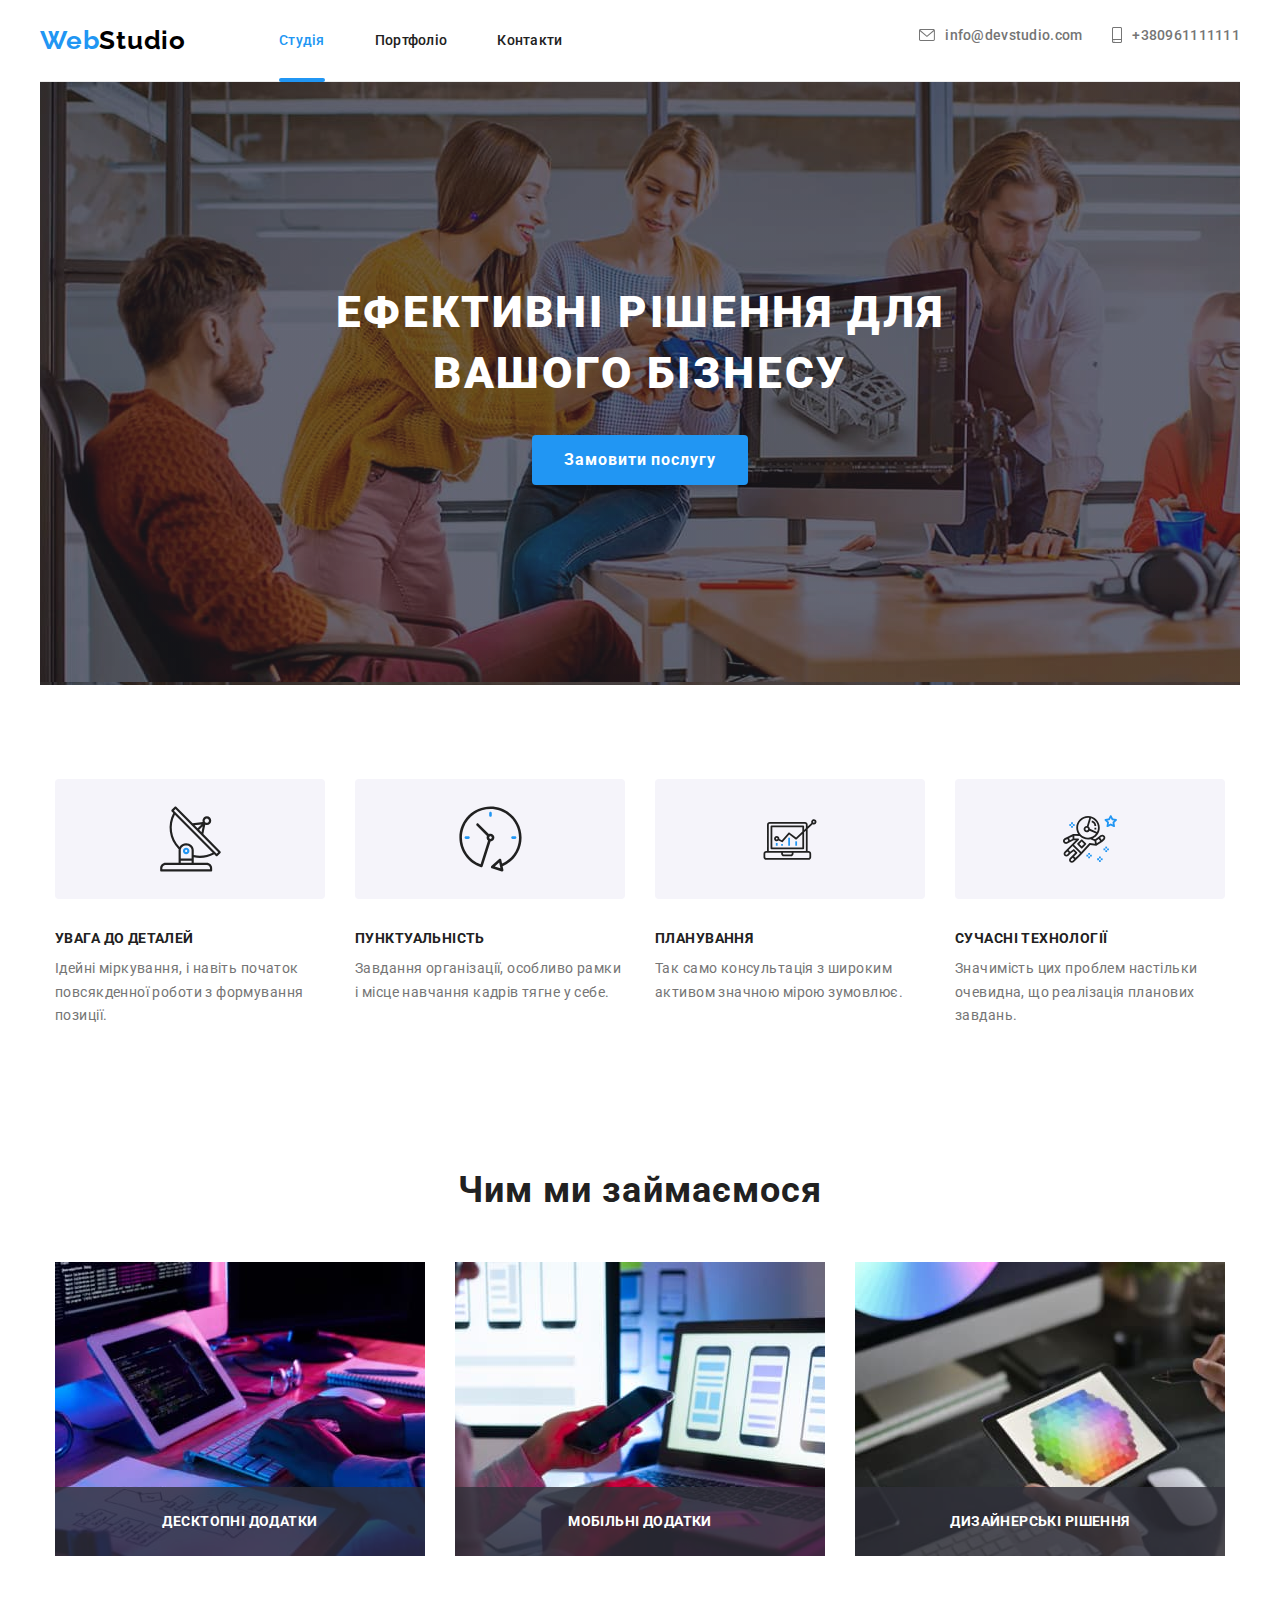
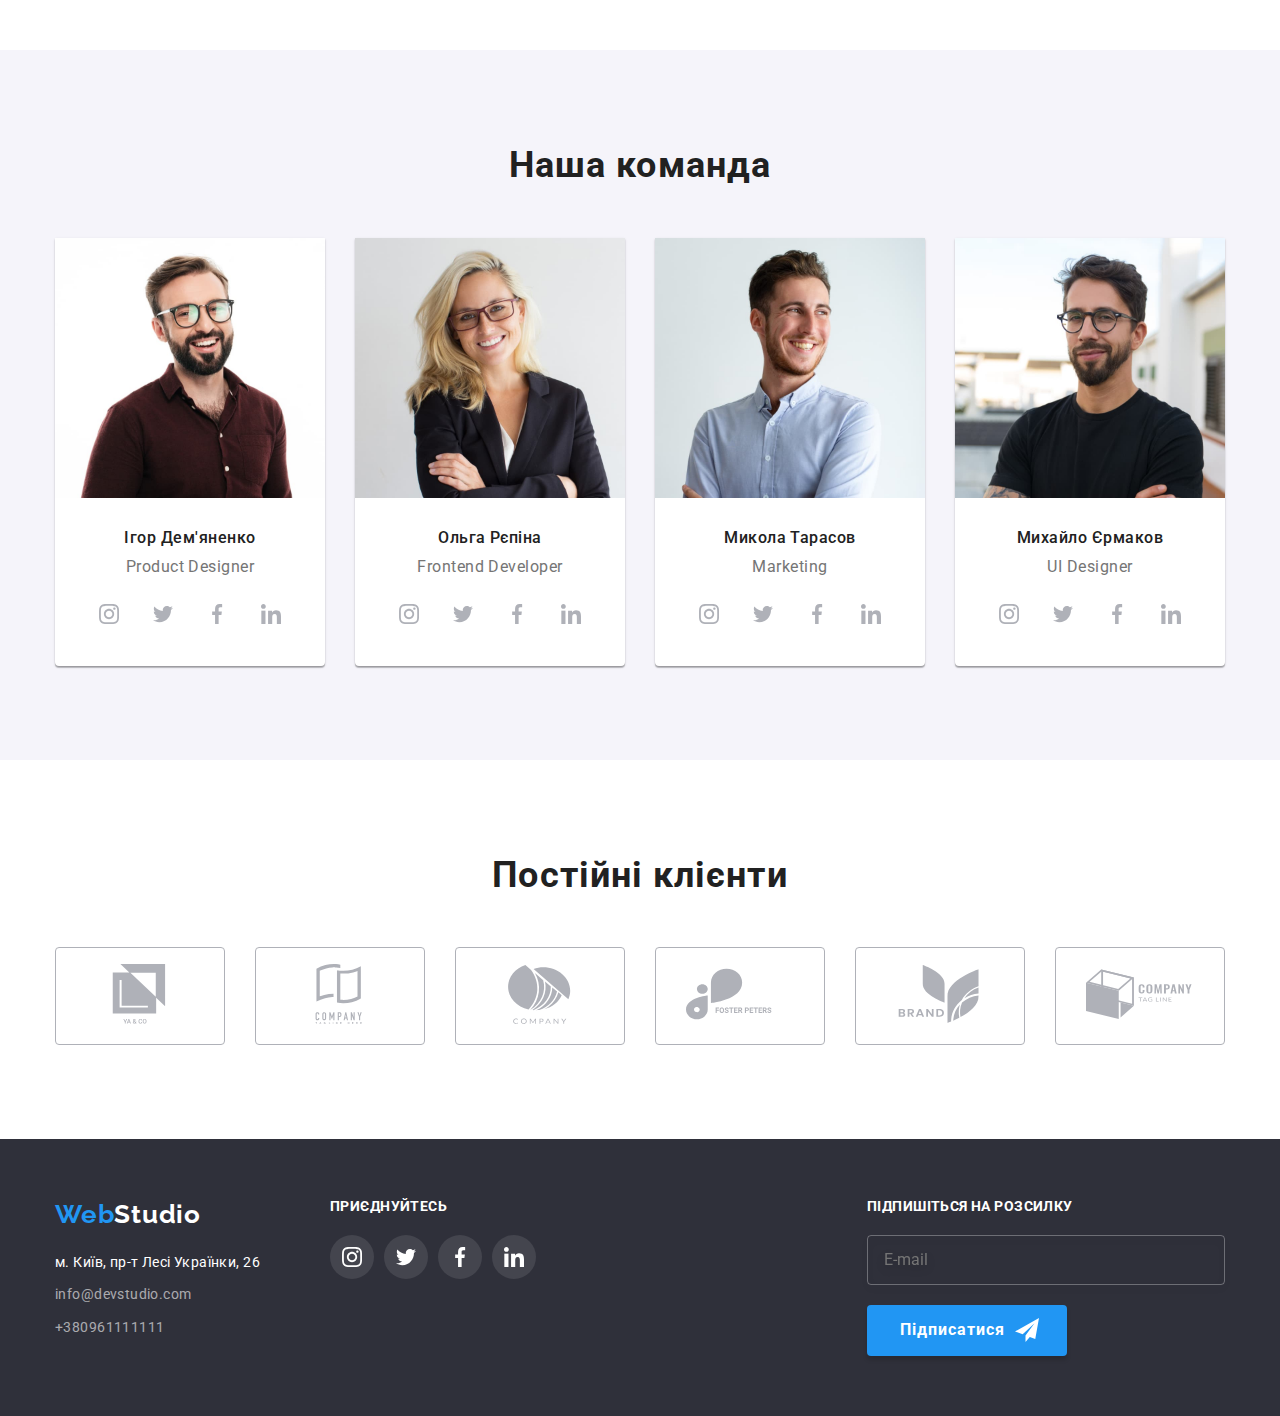
==== commit 083f8f7a: "адаптивна верстка всієї сторінки" ====
--- a/index.html
+++ b/index.html
@@ -20,10 +20,10 @@
 
   <body>
     <!-- ХЕДЕР -->
-    <!-- <header class="main-header"> -->
-    <!-- МОБІЛЬНЕ МЕНЮ -->
-
-    <!-- <div class="mobile-menu is-open" data-menu>
+    <header class="main-header">
+      <!-- МОБІЛЬНЕ МЕНЮ -->
+
+      <div class="mobile-menu" data-menu>
         <div class="container mobile-menu__container">
           <button type="button" class="mobile-menu__close-btn" data-menu-close>
             <svg class="mobile-menu__close-icon" width="40" height="40">
@@ -89,10 +89,10 @@
             </ul>
           </div>
         </div>
-      </div> -->
-
-    <!-- ХЕДЕР КОНТЕНТ -->
-    <!-- <div class="container main-header-content">
+      </div>
+
+      <!-- ХЕДЕР КОНТЕНТ -->
+      <div class="container main-header-content">
         <a class="main-header-logo logo link" href="index.html">
           <span class="accent">Web</span>Studio</a
         >
@@ -144,12 +144,12 @@
           </li>
         </ul>
       </div>
-    </header> -->
+    </header>
 
     <!-- ГОЛОВНА ЧАСТИНА -->
-    <!-- <main> -->
-    <!-- СЕКЦІЯ ГЕРОЯ -->
-    <!-- <section class="section hero">
+    <main>
+      <!-- СЕКЦІЯ ГЕРОЯ -->
+      <section class="section hero">
         <div class="container">
           <h1 class="hero-title">ЕФЕКТИВНІ РІШЕННЯ ДЛЯ ВАШОГО БІЗНЕСУ</h1>
           <button
@@ -160,10 +160,10 @@
             Замовити послугу
           </button>
         </div>
-      </section> -->
-
-    <!-- СЕКЦІЯ ПЕРЕВАГ -->
-    <!-- <section class="section features">
+      </section>
+
+      <!-- СЕКЦІЯ ПЕРЕВАГ -->
+      <section class="section features">
         <div class="container">
           <h2 class="section__title visually-hidden">Наші переваги</h2>
           <ul class="features__list list">
@@ -216,10 +216,10 @@
             </li>
           </ul>
         </div>
-      </section> -->
-
-    <!-- СЕКЦІЯ ПРИКЛАДУ РОБІТ -->
-    <!-- <section class="section work">
+      </section>
+
+      <!-- СЕКЦІЯ ПРИКЛАДУ РОБІТ -->
+      <section class="section work">
         <div class="container">
           <h2 class="section__title">Чим ми займаємося</h2>
           <ul class="work__list list">
@@ -252,11 +252,11 @@
             </li>
           </ul>
         </div>
-      </section> -->
-
-    <!-- СЕКЦІЯ КОМАНДИ -->
-
-    <!-- <section class="section team">
+      </section>
+
+      <!-- СЕКЦІЯ КОМАНДИ -->
+
+      <section class="section team">
         <div class="container">
           <h2 class="section__title">Наша команда</h2>
           <ul class="team-list list">
@@ -585,10 +585,10 @@
             </li>
           </ul>
         </div>
-      </section> -->
-
-    <!-- СЕКЦІЯ ПОСТІЙНИХ КЛІЄНТІВ -->
-    <!-- <section class="section clients">
+      </section>
+
+      <!-- СЕКЦІЯ ПОСТІЙНИХ КЛІЄНТІВ -->
+      <section class="section clients">
         <div class="container">
           <h2 class="section__title">Постійні клієнти</h2>
           <ul class="clients-list list">
@@ -631,7 +631,7 @@
           </ul>
         </div>
       </section>
-    </main> -->
+    </main>
 
     <!-- ФУТЕР -->
     <footer class="main-footer">
@@ -725,7 +725,7 @@
       </div>
     </footer>
 
-    <!-- <div class="backdrop is-hidden" data-modal>
+    <div class="backdrop is-hidden" data-modal>
       <div class="modal">
         <button type="button" class="modal-close-button" data-modal-close>
           <svg class="modal-close-icon" width="11" height="11">
@@ -795,8 +795,8 @@
           </button>
         </form>
       </div>
-    </div> -->
-    <!-- <script src="./js/mobile-menu.js"></script> -->
-    <!-- <script src="./js/modal.js"></script> -->
+    </div>
+    <script src="./js/mobile-menu.js"></script>
+    <script src="./js/modal.js"></script>
   </body>
 </html>
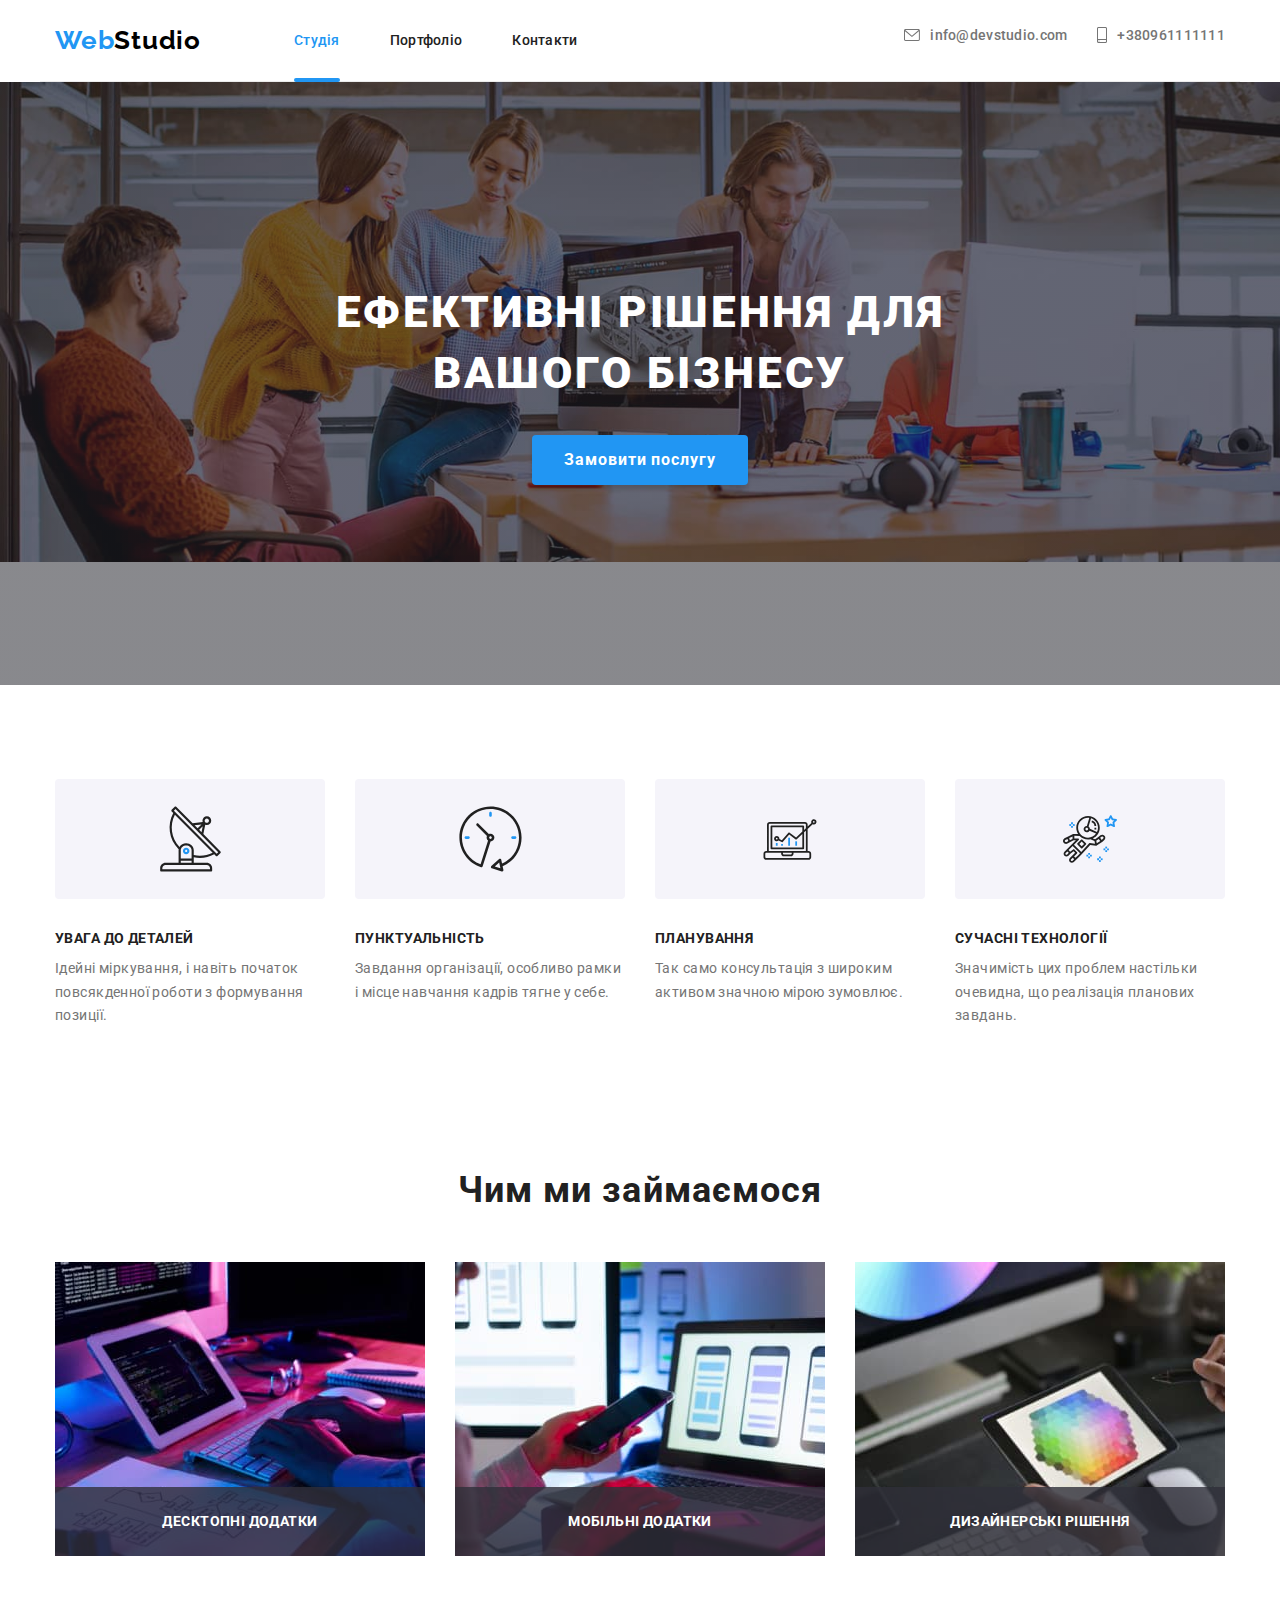
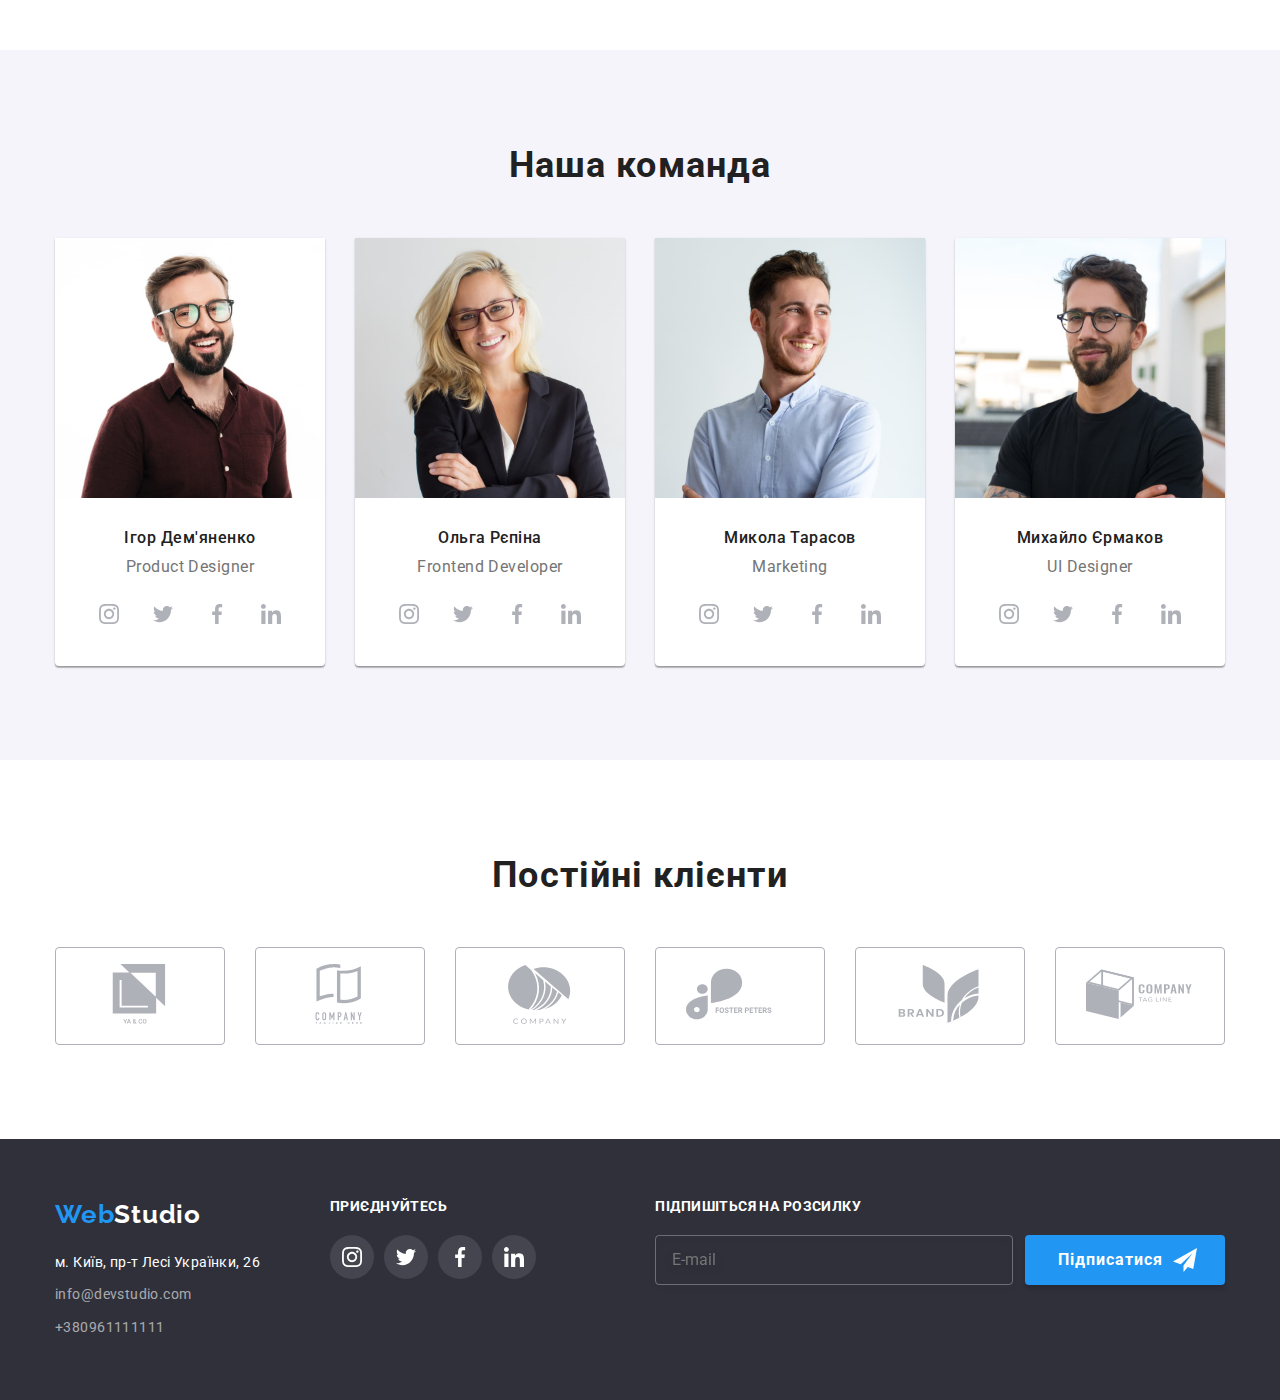
==== commit d99836a0: "Доопрацювання" ====
--- a/index.html
+++ b/index.html
@@ -774,6 +774,25 @@
           </label>
 
           <label class="modal-rigts">
+            <div class="modal-rigts__content">
+              Погоджуюся з розсилкою та приймаю&nbsp;
+              <input
+                class="modal-checkbox visually-hidden"
+                type="checkbox"
+                name="modal-checkbox"
+              />
+
+              <svg class="modal-svg" width="16" height="15">
+                <use
+                  class="modal-svg-icon"
+                  href="./images/icons.svg#icon-check"
+                ></use>
+              </svg>
+              <a class="modal-link" href="">Умови договору </a>
+            </div>
+          </label>
+
+          <!-- <label class="modal-rigts">
             Погоджуюся з розсилкою та приймаю&nbsp;
             <input
               class="modal-checkbox visually-hidden"
@@ -787,8 +806,8 @@
                 href="./images/icons.svg#icon-check"
               ></use>
             </svg>
-            <a class="modal-link" href="">Умови договору</a>
-          </label>
+            <a class="modal-link" href="">Умови договору </a>
+          </label> -->
 
           <button class="button primery-btn modal-send-btn" type="submit">
             Відправити
--- a/css/main.min.css
+++ b/css/main.min.css
@@ -1,2 +1,2 @@
-:root{--primery-text-color: #757575;--accent-color: #2196F3;--primery-white-color: #FFFFFF;--primery-grey-color: #212121;--primery-black-color: #000000;--backgrounh-primery-color: #F5F5F5;--backgrounh-secondary-color: #F5F4FA;--backgrounh-third-color: #2F303A;--ramka-color: #EEEEEE;--background-button-active: #188CE8;--background-hero: #C4C4C4;--accent-grey-icon: #AFB1B8;--transition-dur-and-fun: 250ms cubic-bezier(0.4, 0, 0.2, 1)}.visually-hidden{position:absolute;width:1px;height:1px;margin:-1px;border:0;padding:0;white-space:nowrap;clip-path:inset(100%);clip:rect(0 0 0 0);overflow:hidden}.social-icon-link,.modal-close-button,.wrapper{display:flex;justify-content:center;align-items:center}.link{text-decoration:none}.list{list-style-type:none}h1,h2,h3,h4,h5,h6,p{margin-top:0;margin-bottom:0}ul,ol{margin-top:0;margin-bottom:0;padding-left:0}img{display:block}button{cursor:pointer}body{font-family:"Roboto", sans-serif;color:var(--primery-text-color)}.section{padding-top:60px;padding-bottom:60px}@media screen and (min-width: 1200px){.section{padding-top:94px;padding-bottom:94px}}.container{width:100%;padding-right:15px;padding-left:15px}@media screen and (min-width: 480px){.container{width:480px;margin:auto}}@media screen and (min-width: 768px){.container{width:768px}}@media screen and (min-width: 1200px){.container{width:1200px}}@media screen and (max-width: 767px){.mobile-menu{position:fixed;z-index:100;top:0;left:0;width:100%;height:100%;max-height:796px;box-shadow:0 0 0 100vmax rgba(0,0,0,0.2);opacity:0;visibility:hidden;pointer-events:none;transition:opacity var(--transition-dur-and-fun),visibility var(--transition-dur-and-fun)}.mobile-menu.is-open{opacity:1;visibility:visible;pointer-events:auto}.mobile-menu__container{height:100%;position:relative;padding:48px 40px;margin:auto;display:flex;flex-direction:column;justify-content:space-between;background-color:var(--primery-white-color)}.mobile-menu__close-btn{position:absolute;right:15px;top:10px;padding:0;line-height:0;border:none;background-color:transparent}.mobile-menu__close-btn .mobile-menu__close-icon{transition:fill var(--transition-dur-and-fun)}.mobile-menu__close-btn:hover .mobile-menu__close-icon,.mobile-menu__close-btn:focus .mobile-menu__close-icon{fill:var(--accent-color)}.navigation-mobile__list{font-weight:500;font-size:40px;line-height:1.17;letter-spacing:0.02em}.navigation-mobile__item:not(:last-child){margin-bottom:35px}.navigation-mobile__link{color:var(--primery-grey-color)}.navigation-mobile__link.active{color:var(--accent-color)}.mobile-menu__footer{font-weight:500;letter-spacing:0.02em}.contact-mobile__item-tel{font-size:34px;line-height:1.17;margin-bottom:32px}.contact-mobile__link-tel{color:var(--accent-color)}.contact-mobile__item-mail{font-size:24px;line-height:1.16;margin-bottom:64px}.contact-mobile__link-mail{color:var(--primery-text-color)}.social-mobile__list{display:flex}.social-mobile__item{font-size:18px;line-height:1.2;padding:0 10px}.social-mobile__item:first-child{padding-left:0}.social-mobile__item:last-child{padding-right:0}.social-mobile__item:not(:last-child){border-right:1px solid rgba(33,33,33,0.2)}.social-mobile__link{color:var(--accent-color)}}@media screen and (min-width: 768px){.mobile-menu{display:none}}.button{border-radius:4px;border:none}.primery-btn{background-color:var(--accent-color);box-shadow:0px 4px 4px rgba(0,0,0,0.15);font-weight:700;font-size:16px;line-height:1.9;letter-spacing:0.06em;color:var(--primery-white-color)}.logo{font-family:'Raleway', sans-serif;font-weight:700;font-size:24px;line-height:1.16;letter-spacing:0.03em;color:var(--primery-black-color)}.logo .accent{color:var(--accent-color)}@media screen and (min-width: 1200px){.logo{font-size:26px;line-height:1.2}}.section__title{font-size:36px;line-height:1.2;text-align:center;letter-spacing:0.03em;color:var(--primery-grey-color);margin-bottom:50px}.social-icon-list{display:flex;column-gap:10px;justify-content:center}.social-icon-link{width:44px;height:44px;border-radius:50%;transition:background-color var(--transition-dur-and-fun)}.social-icon-link:hover{background-color:var(--accent-color)}.modal-close-button{position:absolute;top:8px;right:8px;background-color:transparent;border:1px solid rgba(0,0,0,0.1);border-radius:50%;padding:0;width:30px;height:30px}.modal-close-icon{fill:var(--primery-black-color);transition:fill var(--transition-dur-and-fun)}.modal-close-button:hover .modal-close-icon{fill:var(--accent-color)}.modal-description{font-weight:700;font-size:20px;line-height:1.1;text-align:center;letter-spacing:0.03em;color:var(--primery-grey-color);margin-bottom:12px}.modal-lable{display:block;font-size:12px;line-height:1.2;letter-spacing:0.01em;color:var(--primery-text-color);margin-bottom:10px}.modal-lable-disc{display:block;margin-bottom:4px}.modal-input-wrapper{position:relative}.modal-input{border:1px solid rgba(33,33,33,0.2);border-radius:4px;width:100%;height:40px;padding-left:42px;transition:border var(--transition-dur-and-fun)}.modal-input:hover{outline:none;border:1px solid var(--accent-color);cursor:pointer}.modal-input:focus{outline:none;border:1px solid var(--accent-color);cursor:text}.modal-icon{position:absolute;left:11px;top:50%;fill:var(--primery-grey-color);transform:translateY(-50%);transition:fill var(--transition-dur-and-fun)}.modal-input:focus+.modal-icon{fill:var(--accent-color)}.modal-textarea-wrapper{display:block;margin-bottom:20px}.modal-textarea{display:block;padding:12px 16px;width:100%;height:120px;resize:none;border:1px solid rgba(33,33,33,0.2);border-radius:4px;transition:border var(--transition-dur-and-fun)}.modal-textarea:hover{outline:none;border:1px solid var(--accent-color);cursor:pointer}.modal-textarea:focus{outline:none;border:1px solid var(--accent-color);cursor:text}.modal-textarea::placeholder{font-size:14px;line-height:1.1;letter-spacing:0.01em;color:rgba(117,117,117,0.5)}@media screen and (min-width: 1200){.modal-textarea::placeholder{font-size:12px;line-height:1.2}}.modal-rigts{position:relative;display:flex;justify-content:center;align-items:center;font-size:12px;line-height:1.16;letter-spacing:0.03em;color:var(--primery-text-color);margin-bottom:30px}.modal-svg{position:absolute;top:50%;left:0;transform:translateY(-50%);border:2px solid var(--primery-grey-color);border-radius:2px;cursor:pointer;transition:background-color var(--transition-dur-and-fun),border var(--transition-dur-and-fun)}@media screen and (max-width: 480px){.modal-rigts{flex-direction:column;align-items:end}.modal-svg{top:75%}}.modal-svg-icon{fill:var(--primery-white-color)}.modal-checkbox:focus+.modal-svg{outline:1px solid var(--accent-color)}.modal-link{color:var(--accent-color)}.modal-checkbox:checked+.modal-svg{background-color:var(--accent-color);border:2px solid var(--accent-color)}.modal-checkbox:checked+.modal-svg .modal-svg-icon{display:block}@media screen and (min-width: 1200px){.modal-rigts{font-size:14px;line-height:1.7}.modal-svg{left:12px}}.modal-send-btn{display:block;margin:auto;padding:10px 52px;transition:background-color var(--transition-dur-and-fun)}.modal-send-btn:hover,.modal-send-btn:focus{background-color:var(--background-button-active)}.modal{position:absolute;top:50%;left:50%;transform:translate(-50%, -50%);background-color:var(--primery-white-color);width:100%;padding:40px}@media screen and (min-width: 480px){.modal{width:450px}}@media screen and (min-width: 1200px){.modal{width:528px}}.filters{display:flex;justify-content:center;margin-bottom:50px;column-gap:8px}.filters-item{transition:box-shadow var(--transition-dur-and-fun)}.filters-item:hover,.filters-item:focus{box-shadow:0px 3px 1px rgba(0,0,0,0.1),0px 1px 2px rgba(0,0,0,0.08),0px 2px 2px rgba(0,0,0,0.12)}.filters-item-btn{min-width:73px;font-size:16px;line-height:1.6;letter-spacing:0.03em;color:var(--primery-grey-color);background-color:var(--backgrounh-secondary-color);padding:6px 22px;transition:color var(--transition-dur-and-fun),background-color var(--transition-dur-and-fun)}.filters-item-btn:hover,.filters-item-btn:focus{color:var(--primery-white-color);background-color:var(--accent-color)}@media screen and (max-width: 767px){.navigation{display:none}.contact-list{display:none}.mobile-menu-btn{background-color:transparent;border:none;padding:0;line-height:0}.mobile-burger-menu-btn{padding:0;line-height:0;border:none;background-color:transparent}}.main-header{background-color:var(--primery-white-color)}.main-header-content{position:relative;display:flex;align-items:center;justify-content:space-between;padding-top:10px;padding-bottom:10px;margin:auto}@media screen and (min-width: 768px){.main-header-content{padding:0}.mobile-burger-menu-btn{display:none}.main-header-content{display:flex;justify-content:flex-start;border-bottom:1px solid #ECECEC}.main-header-logo{margin-right:88px}.navigation-list{display:flex;font-weight:500;font-size:14px;line-height:1.2;letter-spacing:0.02em;column-gap:50px}.navigation-list .active{color:var(--accent-color)}.navigation-list-item{position:relative;padding-top:32px;padding-bottom:32px}.navigation-list-link{color:var(--primery-grey-color);transition:color var(--transition-dur-and-fun)}.navigation-list-link:hover,.navigation-list-link:focus{color:var(--accent-color)}.navigation-list-link.active::after{position:absolute;left:0;bottom:-1px;content:"";width:100%;height:4px;background:var(--accent-color);border-radius:2px}.contact-list{font-weight:500;font-size:12px;line-height:1.16;letter-spacing:0.02em;margin-left:auto}.contact-list-item:hover{color:var(--accent-color)}.contact-list-item:first-child{margin-bottom:10px}.contact-list-link{position:relative;color:var(--primery-text-color);transition:color var(--transition-dur-and-fun);display:flex;align-items:center}.contact-list-link:hover,.contact-list-link:focus{color:var(--accent-color)}.contact-list-icon{display:none}.contact-list-icon-tablet{fill:var(--primery-text-color);margin-right:8px}.contact-list-link .contact-list-icon-tablet{transition:fill var(--transition-dur-and-fun)}.contact-list-link:hover .contact-list-icon-tablet,.contact-list-link:focus .contact-list-icon-tablet{fill:var(--accent-color)}}@media screen and (min-width: 1200px){.contact-list-icon-tablet{display:none}.contact-list-icon{display:block;fill:var(--primery-text-color)}.main-header-logo{margin-right:93px}.contact-list{font-size:14px;line-height:1.2;letter-spacing:0.02em;display:flex;column-gap:30px}.contact-list-item{position:relative}.contact-list-link{column-gap:10px}.contact-list-link .contact-list-icon{transition:fill var(--transition-dur-and-fun)}.contact-list-link:hover .contact-list-icon,.contact-list-link:focus .contact-list-icon{fill:var(--accent-color)}}@media (min-device-pixel-ratio: 2), (min-resolution: 192dpi), (min-resolution: 2dppx){.hero{background-image:url("../images/desctops/hero@2x-d.jpg")}}.hero{margin:auto;text-align:center;background-color:var(--background-hero);background-image:linear-gradient(rgba(47,48,58,0.4), rgba(47,48,58,0.4)),url(../images/desctops/hero-d.jpg);padding-top:118px;padding-bottom:118px}.hero-title{font-weight:900;font-size:26px;line-height:1.6;letter-spacing:0.06em;margin-right:auto;margin-left:auto;margin-bottom:30px;text-transform:uppercase;color:var(--primery-white-color)}.hero-btn{padding:10px 24px;transition:background-color var(--transition-dur-and-fun)}.hero-btn:hover,.hero-btn:focus{background-color:var(--background-button-active)}@media screen and (min-width: 480px){.hero{max-width:480px}.hero-title{width:360px}}@media screen and (min-width: 768px){.hero{max-width:768px}}@media screen and (min-width: 1200px){.hero{max-width:1200px;padding-top:200px;padding-bottom:200px}.hero-title{width:696px;font-size:44px;line-height:1.4}.hero-btn{padding:10px 32px}}.features{background-color:var(--primery-white-color)}.features__item-title{font-size:14px;line-height:1.1;letter-spacing:0.03em;text-transform:uppercase;color:var(--primery-grey-color);display:inline-block;margin-bottom:10px}.features__item-description{font-size:14px;line-height:1.7;letter-spacing:0.03em}.wrapper{height:120px;background-color:var(--backgrounh-secondary-color);border-radius:4px;margin-bottom:30px}@media screen and (max-width: 767px){.features__item:not(:last-child){margin-bottom:30px}}@media screen and (min-width: 768px){.features__list{display:flex;flex-wrap:wrap;gap:30px}.features__item{flex-basis:calc((100% - 30px) / 2)}}@media screen and (min-width: 1200px){.features__item{flex-basis:calc((100% - 3 * 30px) / 4)}.features__section{padding-bottom:94px}}@media screen and (max-width: 1199px){.work{display:none}}@media screen and (min-width: 1200px){.work{padding-top:47px;background-color:var(--primery-white-color)}.work__list{display:flex;flex-wrap:wrap;column-gap:30px}.work__item{position:relative;flex-basis:calc((100% - 2 * 30px) / 3)}.work__item-title{position:absolute;bottom:0;width:100%;color:var(--primery-white-color);font-size:14px;line-height:1.1;letter-spacing:0.03em;text-transform:uppercase;text-align:center;background-color:rgba(47,48,58,0.8);padding:27px 0}}.team{background-color:var(--backgrounh-secondary-color)}.team-item{background-color:var(--primery-white-color);border-radius:0px 0px 4px 4px;text-align:center;box-shadow:0px 1px 3px rgba(0,0,0,0.12),0px 1px 1px rgba(0,0,0,0.14),0px 2px 1px rgba(0,0,0,0.2)}.team-photo{width:100%}@media screen and (max-width: 767px){.team-item:not(:last-child){margin-bottom:30px}}.team-description{padding:30px 32px}.team-head{font-weight:500;font-size:16px;line-height:1.2;letter-spacing:0.03em;color:var(--primery-grey-color);margin-bottom:10px}.team-text{font-size:16px;line-height:1.2;letter-spacing:0.03em;margin-bottom:16px}.team-description-icon{fill:var(--accent-grey-icon)}.social-icon-link .team-description-icon{transition:fill var(--transition-dur-and-fun)}.social-icon-link:hover .team-description-icon{fill:var(--primery-white-color)}@media screen and (min-width: 768px){.team-item{flex-basis:calc((100% - 30px) / 2)}.team-list{display:flex;flex-wrap:wrap;gap:30px}}@media screen and (min-width: 1200px){.team-item{flex-basis:calc((100% - 3 * 30px) / 4)}}.clients-list{display:flex;flex-wrap:wrap;justify-content:center;gap:30px}.clients-item{flex-basis:calc((100% - 30px) / 2);padding:16px 50px;border:1px solid var(--accent-grey-icon);border-radius:4px;cursor:pointer;transition:border var(--transition-dur-and-fun)}.clients-item:hover{border:1px solid var(--accent-color)}@media screen and (max-width: 479px){.clients-list{display:block;text-align:center}.clients-item:not(:last-child){margin-bottom:30px}}.clients-item .clients-icon{transition:fill var(--transition-dur-and-fun)}.clients-icon{fill:var(--accent-grey-icon)}.clients-item:hover .clients-icon{fill:var(--accent-color)}@media screen and (min-width: 768px){.clients-item{flex-basis:calc((100% - 2 * 30px) / 3);padding:16px 58px}}@media screen and (min-width: 1200px){.clients-item{flex-basis:calc((100% - 5 * 30px) / 6);padding:16px 30px}}.main-footer{background-color:var(--backgrounh-third-color);text-align:center;padding-top:60px;padding-bottom:60px}.main-footer-logo{color:var(--primery-white-color);display:inline-block;margin-bottom:20px}@media screen and (min-width: 768px){.tablet-footer__container{display:flex;justify-content:space-between;margin-bottom:60px}}@media screen and (min-width: 1200px){.footer-container{display:flex}.tablet-footer__container{margin-bottom:0}.main-footer{text-align:start}}.footer-adress{margin-bottom:60px}.adress{font-style:normal;font-size:14px;line-height:1.7;letter-spacing:0.03em}.adress-list-mapa{color:var(--primery-white-color);display:inline-block;margin-bottom:0}.adress-list-link{color:rgba(255,255,255,0.6);transition:color var(--transition-dur-and-fun)}.adress-list-link:hover,.adress-list-link:focus{color:var(--accent-color)}.adress-list-item:not(:last-child){margin-bottom:9px}@media screen and (min-width: 768px){.footer-adress{margin-bottom:0}}@media screen and (min-width: 1200px){.footer-adress{margin-right:70px}}.footer-join{margin-bottom:60px}.footer-join-title{font-size:14px;line-height:1.1;letter-spacing:0.03em;text-transform:uppercase;color:var(--primery-white-color);margin-bottom:20px}.footer-join-icon{fill:var(--primery-white-color)}.footer-join-item{background-color:rgba(255,255,255,0.1);border-radius:50%}@media screen and (min-width: 768px){.footer-join{margin-bottom:0}}.subscribe-input{width:450px;border:1px solid rgba(255,255,255,0.3);filter:drop-shadow(0px 4px 4px rgba(0,0,0,0.15));border-radius:4px;background-color:transparent;padding:15px 16px;margin-bottom:20px}@media screen and (max-width: 479px){.subscribe-input{width:100%}}.subscribe-label{display:flex;flex-direction:column;align-items:center}.subscribe-btn{padding:10px 62px 10px 33px}.subscribe-discription{font-size:14px;font-weight:700;line-height:1.1;letter-spacing:0.03em;text-transform:uppercase;color:var(--primery-white-color);margin-bottom:20px}.subscribe-button-wrapper{position:relative;display:inline-block}.subscribe-icon-telegram{position:absolute;bottom:50%;right:28px;transform:translateY(50%)}@media screen and (min-width: 1200px){.subscribe{margin-left:auto}.subscribe-input{width:358px}.subscribe-label{align-items:flex-start}}.backdrop{position:fixed;top:0;left:0;z-index:100;width:100%;height:100%;background:rgba(0,0,0,0.2);visibility:visible;transform:scale(1);transition:opacity var(--transition-dur-and-fun),visibility var(--transition-dur-and-fun),transform var(--transition-dur-and-fun)}.backdrop.is-hidden{opacity:0;visibility:hidden;pointer-events:none;transform:scale(0.7)}.main-portfolio{background-color:var(--primery-white-color)}.portfolio-title{margin-bottom:58px;text-align:center}.preview{display:flex;flex-wrap:wrap;column-gap:30px;row-gap:30px}.preview-thumb{position:relative;overflow:hidden}.preview-overlay{position:absolute;bottom:0;height:100%;width:100%;background:rgba(33,150,243,0.9);transform:translateY(100%);transition:transform var(--transition-dur-and-fun);padding:63px 24px}.preview-item:hover .preview-overlay,.preview-item:focus .preview-overlay{transform:translateY(0%)}.preview-overlay-discription{font-size:18px;line-height:1.56;letter-spacing:0.03em;color:var(--primery-white-color)}.preview-item{background-color:var(--primery-white-color);width:calc((100% - 2 * 30px) / 3);transition:box-shadow var(--transition-dur-and-fun)}.preview-item:hover,.preview-item:focus{transform:translateY(0%);box-shadow:0px 1px 1px rgba(0,0,0,0.12),0px 4px 4px rgba(0,0,0,0.06),1px 4px 6px rgba(0,0,0,0.16)}.preview-item-link{display:inline-block}.preview-item-content{border:1px solid var(--ramka-color);border-top:none;padding:20px 24px}.preview-item-title{font-size:18px;line-height:2;letter-spacing:0.06em;color:var(--primery-grey-color);margin-bottom:4px}.preview-item-text{font-size:16px;line-height:1.9;letter-spacing:0.03em;color:var(--primery-text-color)}
+:root{--primery-text-color: #757575;--accent-color: #2196F3;--primery-white-color: #FFFFFF;--primery-grey-color: #212121;--primery-black-color: #000000;--backgrounh-primery-color: #F5F5F5;--backgrounh-secondary-color: #F5F4FA;--backgrounh-third-color: #2F303A;--ramka-color: #EEEEEE;--background-button-active: #188CE8;--background-hero: #C4C4C4;--accent-grey-icon: #AFB1B8;--transition-dur-and-fun: 250ms cubic-bezier(0.4, 0, 0.2, 1)}.visually-hidden{position:absolute;width:1px;height:1px;margin:-1px;border:0;padding:0;white-space:nowrap;clip-path:inset(100%);clip:rect(0 0 0 0);overflow:hidden}.social-icon-link,.modal-close-button,.wrapper{display:flex;justify-content:center;align-items:center}.link{text-decoration:none}.list{list-style-type:none}h1,h2,h3,h4,h5,h6,p{margin-top:0;margin-bottom:0}ul,ol{margin-top:0;margin-bottom:0;padding-left:0}img{display:block}button{cursor:pointer}body{font-family:"Roboto", sans-serif;color:var(--primery-text-color)}.section{padding-top:60px;padding-bottom:60px}@media screen and (min-width: 1200px){.section{padding-top:94px;padding-bottom:94px}}.container{width:100%;padding-right:15px;padding-left:15px}@media screen and (min-width: 480px){.container{width:480px;margin:auto}}@media screen and (min-width: 768px){.container{width:768px}}@media screen and (min-width: 1200px){.container{width:1200px}}@media screen and (max-width: 767px){.mobile-menu{position:fixed;z-index:100;top:0;left:0;width:100%;height:100%;max-height:796px;box-shadow:0 0 0 100vmax rgba(0,0,0,0.2);opacity:0;visibility:hidden;pointer-events:none;transition:opacity var(--transition-dur-and-fun),visibility var(--transition-dur-and-fun)}.mobile-menu.is-open{opacity:1;visibility:visible;pointer-events:auto}.mobile-menu__container{height:100%;position:relative;padding:48px 40px;margin:auto;display:flex;flex-direction:column;justify-content:space-between;background-color:var(--primery-white-color)}.mobile-menu__close-btn{position:absolute;right:15px;top:10px;padding:0;line-height:0;border:none;background-color:transparent}.mobile-menu__close-btn .mobile-menu__close-icon{transition:fill var(--transition-dur-and-fun)}.mobile-menu__close-btn:hover .mobile-menu__close-icon,.mobile-menu__close-btn:focus .mobile-menu__close-icon{fill:var(--accent-color)}.navigation-mobile__list{font-weight:500;font-size:40px;line-height:1.17;letter-spacing:0.02em}.navigation-mobile__item:not(:last-child){margin-bottom:35px}.navigation-mobile__link{color:var(--primery-grey-color)}.navigation-mobile__link.active{color:var(--accent-color)}.mobile-menu__footer{font-weight:500;letter-spacing:0.02em}.contact-mobile__item-tel{font-size:34px;line-height:1.17;margin-bottom:32px}.contact-mobile__link-tel{color:var(--accent-color)}.contact-mobile__item-mail{font-size:24px;line-height:1.16;margin-bottom:64px}.contact-mobile__link-mail{color:var(--primery-text-color)}.social-mobile__list{display:flex}.social-mobile__item{font-size:18px;line-height:1.2;padding:0 10px}.social-mobile__item:first-child{padding-left:0}.social-mobile__item:last-child{padding-right:0}.social-mobile__item:not(:last-child){border-right:1px solid rgba(33,33,33,0.2)}.social-mobile__link{color:var(--accent-color)}}@media screen and (min-width: 768px){.mobile-menu{display:none}}.button{border-radius:4px;border:none}.primery-btn{background-color:var(--accent-color);box-shadow:0px 4px 4px rgba(0,0,0,0.15);font-weight:700;font-size:16px;line-height:1.9;letter-spacing:0.06em;color:var(--primery-white-color)}.logo{font-family:'Raleway', sans-serif;font-weight:700;font-size:24px;line-height:1.16;letter-spacing:0.03em;color:var(--primery-black-color)}.logo .accent{color:var(--accent-color)}@media screen and (min-width: 1200px){.logo{font-size:26px;line-height:1.2}}.section__title{font-size:36px;line-height:1.2;text-align:center;letter-spacing:0.03em;color:var(--primery-grey-color);margin-bottom:50px}.social-icon-list{display:flex;column-gap:10px;justify-content:center}.social-icon-link{width:44px;height:44px;border-radius:50%;transition:background-color var(--transition-dur-and-fun)}.social-icon-link:hover{background-color:var(--accent-color)}.modal-close-button{position:absolute;top:8px;right:8px;background-color:transparent;border:1px solid rgba(0,0,0,0.1);border-radius:50%;padding:0;width:30px;height:30px}.modal-close-icon{fill:var(--primery-black-color);transition:fill var(--transition-dur-and-fun)}.modal-close-button:hover .modal-close-icon{fill:var(--accent-color)}.modal-description{font-weight:700;font-size:20px;line-height:1.1;text-align:center;letter-spacing:0.03em;color:var(--primery-grey-color);margin-bottom:12px}.modal-lable{display:block;font-size:12px;line-height:1.2;letter-spacing:0.01em;color:var(--primery-text-color);margin-bottom:10px}.modal-lable-disc{display:block;margin-bottom:4px}.modal-input-wrapper{position:relative}.modal-input{border:1px solid rgba(33,33,33,0.2);border-radius:4px;width:100%;height:40px;padding-left:42px;transition:border var(--transition-dur-and-fun)}.modal-input:hover{outline:none;border:1px solid var(--accent-color);cursor:pointer}.modal-input:focus{outline:none;border:1px solid var(--accent-color);cursor:text}.modal-icon{position:absolute;left:11px;top:50%;fill:var(--primery-grey-color);transform:translateY(-50%);transition:fill var(--transition-dur-and-fun)}.modal-input:focus+.modal-icon{fill:var(--accent-color)}.modal-textarea-wrapper{display:block;margin-bottom:20px}.modal-textarea{display:block;padding:12px 16px;width:100%;height:120px;resize:none;border:1px solid rgba(33,33,33,0.2);border-radius:4px;transition:border var(--transition-dur-and-fun)}.modal-textarea:hover{outline:none;border:1px solid var(--accent-color);cursor:pointer}.modal-textarea:focus{outline:none;border:1px solid var(--accent-color);cursor:text}.modal-textarea::placeholder{font-size:14px;line-height:1.1;letter-spacing:0.01em;color:rgba(117,117,117,0.5)}@media screen and (min-width: 1200){.modal-textarea::placeholder{font-size:12px;line-height:1.2}}.modal-rigts{position:relative;display:flex;justify-content:center;align-items:center;font-size:12px;line-height:1.16;letter-spacing:0.03em;color:var(--primery-text-color);margin-bottom:30px}.modal-svg{position:absolute;top:50%;left:0;transform:translateY(-50%);border:2px solid var(--primery-grey-color);border-radius:2px;cursor:pointer;transition:background-color var(--transition-dur-and-fun),border var(--transition-dur-and-fun)}@media screen and (max-width: 480px){.modal-rigts__content{padding-left:20px}}.modal-svg-icon{fill:var(--primery-white-color)}.modal-checkbox:focus+.modal-svg{outline:1px solid var(--accent-color)}.modal-link{color:var(--accent-color)}.modal-checkbox:checked+.modal-svg{background-color:var(--accent-color);border:2px solid var(--accent-color)}.modal-checkbox:checked+.modal-svg .modal-svg-icon{display:block}@media screen and (min-width: 1200px){.modal-rigts{font-size:14px;line-height:1.7}.modal-svg{left:12px}}.modal-send-btn{display:block;margin:auto;padding:10px 52px;transition:background-color var(--transition-dur-and-fun)}.modal-send-btn:hover,.modal-send-btn:focus{background-color:var(--background-button-active)}.modal{position:absolute;top:50%;left:50%;transform:translate(-50%, -50%);background-color:var(--primery-white-color);width:100%;padding:40px}@media screen and (min-width: 480px){.modal{width:450px}}@media screen and (min-width: 1200px){.modal{width:528px}}.filters{display:flex;flex-wrap:wrap;margin-bottom:40px;row-gap:15px;column-gap:8px;max-width:325px}.filters-item{transition:box-shadow var(--transition-dur-and-fun)}.filters-item:hover,.filters-item:focus{box-shadow:0px 3px 1px rgba(0,0,0,0.1),0px 1px 2px rgba(0,0,0,0.08),0px 2px 2px rgba(0,0,0,0.12)}.filters-item-btn{min-width:73px;font-size:16px;line-height:1.6;letter-spacing:0.03em;color:var(--primery-grey-color);background-color:var(--backgrounh-secondary-color);padding:6px 22px;transition:color var(--transition-dur-and-fun),background-color var(--transition-dur-and-fun)}.filters-item-btn:hover,.filters-item-btn:focus{color:var(--primery-white-color);background-color:var(--accent-color)}@media screen and (min-width: 768px){.filters{justify-content:center;margin-bottom:30px;flex-wrap:nowrap;max-width:100%}}@media screen and (min-width: 1200px){.filters{margin-bottom:50px}}@media screen and (max-width: 767px){.navigation{display:none}.contact-list{display:none}.mobile-menu-btn{background-color:transparent;border:none;padding:0;line-height:0}.mobile-burger-menu-btn{padding:0;line-height:0;border:none;background-color:transparent}}.main-header{background-color:var(--primery-white-color)}.main-header-content{position:relative;display:flex;align-items:center;justify-content:space-between;padding-top:10px;padding-bottom:10px;margin:auto}@media screen and (min-width: 768px){.main-header-content{padding:0 15px}.mobile-burger-menu-btn{display:none}.main-header-content{display:flex;justify-content:flex-start;border-bottom:1px solid #ECECEC}.main-header-logo{margin-right:88px}.navigation-list{display:flex;font-weight:500;font-size:14px;line-height:1.2;letter-spacing:0.02em;column-gap:50px}.navigation-list .active{color:var(--accent-color)}.navigation-list-item{position:relative;padding-top:32px;padding-bottom:32px}.navigation-list-link{color:var(--primery-grey-color);transition:color var(--transition-dur-and-fun)}.navigation-list-link:hover,.navigation-list-link:focus{color:var(--accent-color)}.navigation-list-link.active::after{position:absolute;left:0;bottom:-1px;content:"";width:100%;height:4px;background:var(--accent-color);border-radius:2px}.contact-list{font-weight:500;font-size:12px;line-height:1.16;letter-spacing:0.02em;margin-left:auto}.contact-list-item:hover{color:var(--accent-color)}.contact-list-item:first-child{margin-bottom:10px}.contact-list-link{position:relative;color:var(--primery-text-color);transition:color var(--transition-dur-and-fun);display:flex;align-items:center}.contact-list-link:hover,.contact-list-link:focus{color:var(--accent-color)}.contact-list-icon{display:none}.contact-list-icon-tablet{fill:var(--primery-text-color);margin-right:8px}.contact-list-link .contact-list-icon-tablet{transition:fill var(--transition-dur-and-fun)}.contact-list-link:hover .contact-list-icon-tablet,.contact-list-link:focus .contact-list-icon-tablet{fill:var(--accent-color)}}@media screen and (min-width: 1200px){.contact-list-icon-tablet{display:none}.contact-list-icon{display:block;fill:var(--primery-text-color)}.main-header-logo{margin-right:93px}.contact-list{font-size:14px;line-height:1.2;letter-spacing:0.02em;display:flex;column-gap:30px}.contact-list-item{position:relative}.contact-list-link{column-gap:10px}.contact-list-link .contact-list-icon{transition:fill var(--transition-dur-and-fun)}.contact-list-link:hover .contact-list-icon,.contact-list-link:focus .contact-list-icon{fill:var(--accent-color)}}.hero{margin:auto;text-align:center;background-color:var(--background-hero);max-width:100%;background-size:contain;background-image:linear-gradient(rgba(47,48,58,0.4), rgba(47,48,58,0.4)),url(../images/mobils/hero-m.jpg);padding-top:118px;padding-bottom:118px}.hero-title{font-weight:900;font-size:26px;line-height:1.6;letter-spacing:0.06em;margin-right:auto;margin-left:auto;margin-bottom:30px;text-transform:uppercase;color:var(--primery-white-color)}.hero-btn{padding:10px 24px;transition:background-color var(--transition-dur-and-fun)}.hero-btn:hover,.hero-btn:focus{background-color:var(--background-button-active)}@media (min-device-pixel-ratio: 2), (min-resolution: 192dpi), (min-resolution: 2dppx){.hero{background-image:linear-gradient(rgba(47,48,58,0.4), rgba(47,48,58,0.4)),url("../images/mobils/hero@2x-m.jpg")}}@media screen and (max-width: 479px){.hero{background-size:cover}}@media screen and (min-width: 480px){.hero{max-width:480px}.hero-title{width:360px}}@media screen and (min-width: 768px){.hero{max-width:768px;background-image:linear-gradient(rgba(47,48,58,0.4), rgba(47,48,58,0.4)),url(../images/tablets/hero-t.jpg)}}@media screen and (min-width: 768px) and (min-device-pixel-ratio: 2), screen and (min-width: 768px) and (min-resolution: 192dpi), screen and (min-width: 768px) and (min-resolution: 2dppx){.hero{background-image:linear-gradient(rgba(47,48,58,0.4), rgba(47,48,58,0.4)),url("../images/tablets/hero@2x-t.jpg")}}@media screen and (min-width: 1200px){.hero{max-width:1600px;padding-top:200px;padding-bottom:200px;background-image:linear-gradient(rgba(47,48,58,0.4), rgba(47,48,58,0.4)),url(../images/desctops/hero-d.jpg);background-repeat:no-repeat}.hero-title{width:696px;font-size:44px;line-height:1.4}.hero-btn{padding:10px 32px}}@media screen and (min-width: 1200px) and (min-device-pixel-ratio: 2), screen and (min-width: 1200px) and (min-resolution: 192dpi), screen and (min-width: 1200px) and (min-resolution: 2dppx){.hero{background-image:linear-gradient(rgba(47,48,58,0.4), rgba(47,48,58,0.4)),url("../images/desctops/hero@2x-d.jpg")}}.features{background-color:var(--primery-white-color)}.features__item-title{width:100%;text-align:center;font-size:14px;line-height:1.1;letter-spacing:0.03em;text-transform:uppercase;color:var(--primery-grey-color);display:inline-block;margin-bottom:10px}.features__item-description{font-size:14px;line-height:1.7;letter-spacing:0.03em}.wrapper{height:120px;background-color:var(--backgrounh-secondary-color);border-radius:4px;margin-bottom:30px}@media screen and (max-width: 767px){.features__item:not(:last-child){margin-bottom:30px}}@media screen and (min-width: 768px){.features__list{display:flex;flex-wrap:wrap;gap:30px}.features__item{flex-basis:calc((100% - 30px) / 2)}.features__item-title{text-align:start}}@media screen and (min-width: 1200px){.features__item{flex-basis:calc((100% - 3 * 30px) / 4)}.features__section{padding-bottom:94px}}@media screen and (max-width: 1199px){.work{display:none}}@media screen and (min-width: 1200px){.work{padding-top:47px;background-color:var(--primery-white-color)}.work__list{display:flex;flex-wrap:wrap;column-gap:30px}.work__item{position:relative;flex-basis:calc((100% - 2 * 30px) / 3)}.work__item-title{position:absolute;bottom:0;width:100%;color:var(--primery-white-color);font-size:14px;line-height:1.1;letter-spacing:0.03em;text-transform:uppercase;text-align:center;background-color:rgba(47,48,58,0.8);padding:27px 0}}.team{background-color:var(--backgrounh-secondary-color)}.team-item{background-color:var(--primery-white-color);border-radius:0px 0px 4px 4px;text-align:center;box-shadow:0px 1px 3px rgba(0,0,0,0.12),0px 1px 1px rgba(0,0,0,0.14),0px 2px 1px rgba(0,0,0,0.2)}.team-photo{width:100%}@media screen and (max-width: 767px){.team-item:not(:last-child){margin-bottom:30px}}.team-description{padding:30px 32px}.team-head{font-weight:500;font-size:16px;line-height:1.2;letter-spacing:0.03em;color:var(--primery-grey-color);margin-bottom:10px}.team-text{font-size:16px;line-height:1.2;letter-spacing:0.03em;margin-bottom:16px}.team-description-icon{fill:var(--accent-grey-icon)}.social-icon-link .team-description-icon{transition:fill var(--transition-dur-and-fun)}.social-icon-link:hover .team-description-icon{fill:var(--primery-white-color)}@media screen and (min-width: 768px){.team-item{flex-basis:calc((100% - 30px) / 2)}.team-list{display:flex;flex-wrap:wrap;gap:30px}}@media screen and (min-width: 1200px){.team-item{flex-basis:calc((100% - 3 * 30px) / 4)}}.clients-list{display:flex;flex-wrap:wrap;justify-content:center;gap:30px}.clients-item{flex-basis:calc((100% - 30px) / 2);padding:16px 50px;border:1px solid var(--accent-grey-icon);border-radius:4px;cursor:pointer;transition:border var(--transition-dur-and-fun)}.clients-item:hover{border:1px solid var(--accent-color)}@media screen and (max-width: 479px){.clients-list{display:block;text-align:center}.clients-item:not(:last-child){margin-bottom:30px}}.clients-item .clients-icon{transition:fill var(--transition-dur-and-fun)}.clients-icon{fill:var(--accent-grey-icon)}.clients-item:hover .clients-icon{fill:var(--accent-color)}@media screen and (min-width: 768px){.clients-item{flex-basis:calc((100% - 2 * 30px) / 3);padding:16px 58px}}@media screen and (min-width: 1200px){.clients-item{flex-basis:calc((100% - 5 * 30px) / 6);padding:16px 30px}}.main-footer{background-color:var(--backgrounh-third-color);text-align:center;padding-top:60px;padding-bottom:60px}.main-footer-logo{color:var(--primery-white-color);display:inline-block;margin-bottom:20px}@media screen and (min-width: 768px){.tablet-footer__container{display:flex;justify-content:space-between;margin-bottom:60px}.footer-container{padding-left:76px;padding-right:89px}}@media screen and (min-width: 1200px){.footer-container{display:flex;padding:0 15px}.tablet-footer__container{margin-bottom:0}.main-footer{text-align:start}}.footer-adress{margin-bottom:60px}.adress{font-style:normal;font-size:14px;line-height:1.7;letter-spacing:0.03em}.adress-list-mapa{color:var(--primery-white-color);display:inline-block;margin-bottom:0}.adress-list-link{color:rgba(255,255,255,0.6);transition:color var(--transition-dur-and-fun)}.adress-list-link:hover,.adress-list-link:focus{color:var(--accent-color)}.adress-list-item:not(:last-child){margin-bottom:9px}@media screen and (min-width: 768px){.footer-adress{margin-bottom:0}}@media screen and (min-width: 1200px){.footer-adress{margin-right:70px}}.footer-join{margin-bottom:60px}.footer-join-title{font-size:14px;line-height:1.1;letter-spacing:0.03em;text-transform:uppercase;color:var(--primery-white-color);margin-bottom:20px}.footer-join-icon{fill:var(--primery-white-color)}.footer-join-item{background-color:rgba(255,255,255,0.1);border-radius:50%}@media screen and (min-width: 768px){.footer-join{margin-bottom:0}}.subscribe-input{width:450px;border:1px solid rgba(255,255,255,0.3);filter:drop-shadow(0px 4px 4px rgba(0,0,0,0.15));border-radius:4px;background-color:transparent;padding:15px 16px;margin-bottom:20px}@media screen and (max-width: 479px){.subscribe-input{width:100%}}.subscribe-label{display:flex;flex-direction:column;align-items:center}.subscribe-btn{padding:10px 62px 10px 33px}.subscribe-discription{font-size:14px;font-weight:700;line-height:1.1;letter-spacing:0.03em;text-transform:uppercase;color:var(--primery-white-color);margin-bottom:20px}.subscribe-button-wrapper{position:relative;display:inline-block}.subscribe-icon-telegram{position:absolute;bottom:50%;right:28px;transform:translateY(50%)}@media screen and (min-width: 1200px){.subscribe{margin-left:auto}.subscribe-input{width:358px}.subscribe-label{flex-direction:row;column-gap:12px;align-items:flex-start}}.backdrop{position:fixed;top:0;left:0;z-index:100;width:100%;height:100%;background:rgba(0,0,0,0.2);visibility:visible;transform:scale(1);transition:opacity var(--transition-dur-and-fun),visibility var(--transition-dur-and-fun),transform var(--transition-dur-and-fun)}.backdrop.is-hidden{opacity:0;visibility:hidden;pointer-events:none;transform:scale(0.7)}.main-portfolio{background-color:var(--primery-white-color)}.portfolio-title{margin-bottom:58px;text-align:center}.preview{text-align:center}.preview-thumb{position:relative;overflow:hidden}.preview-overlay{position:absolute;bottom:0;height:100%;width:100%;background:rgba(33,150,243,0.9);transform:translateY(100%);transition:transform var(--transition-dur-and-fun);padding:77px 24px}.preview-item:hover .preview-overlay,.preview-item:focus .preview-overlay{transform:translateY(0%)}.preview-overlay-discription{font-size:18px;line-height:1.56;letter-spacing:0.03em;color:var(--primery-white-color)}.preview-item{background-color:var(--primery-white-color);transition:box-shadow var(--transition-dur-and-fun)}.preview-item:hover,.preview-item:focus{transform:translateY(0%);box-shadow:0px 1px 1px rgba(0,0,0,0.12),0px 4px 4px rgba(0,0,0,0.06),1px 4px 6px rgba(0,0,0,0.16)}.preview-item-link{display:inline-block}@media screen and (max-width: 767px){.preview-item:not(:last-child){margin-bottom:30px}.preview-image{width:100%}.preview-item-link{width:100%}}.preview-item-content{border:1px solid var(--ramka-color);border-top:none;padding:20px 24px}.preview-item-title{font-size:18px;line-height:2;letter-spacing:0.06em;color:var(--primery-grey-color);margin-bottom:4px}.preview-item-text{font-size:16px;line-height:1.9;letter-spacing:0.03em;color:var(--primery-text-color)}@media screen and (min-width: 768px){.preview{display:flex;flex-wrap:wrap;column-gap:30px;row-gap:30px}.preview-overlay{padding:49px 24px}.preview-item{width:calc((100% - 30px) / 2)}}@media screen and (min-width: 1200px){.preview-overlay{padding:63px 24px}.preview-item{width:calc((100% - 2 * 30px) / 3)}}
 /*# sourceMappingURL=main.min.css.map */